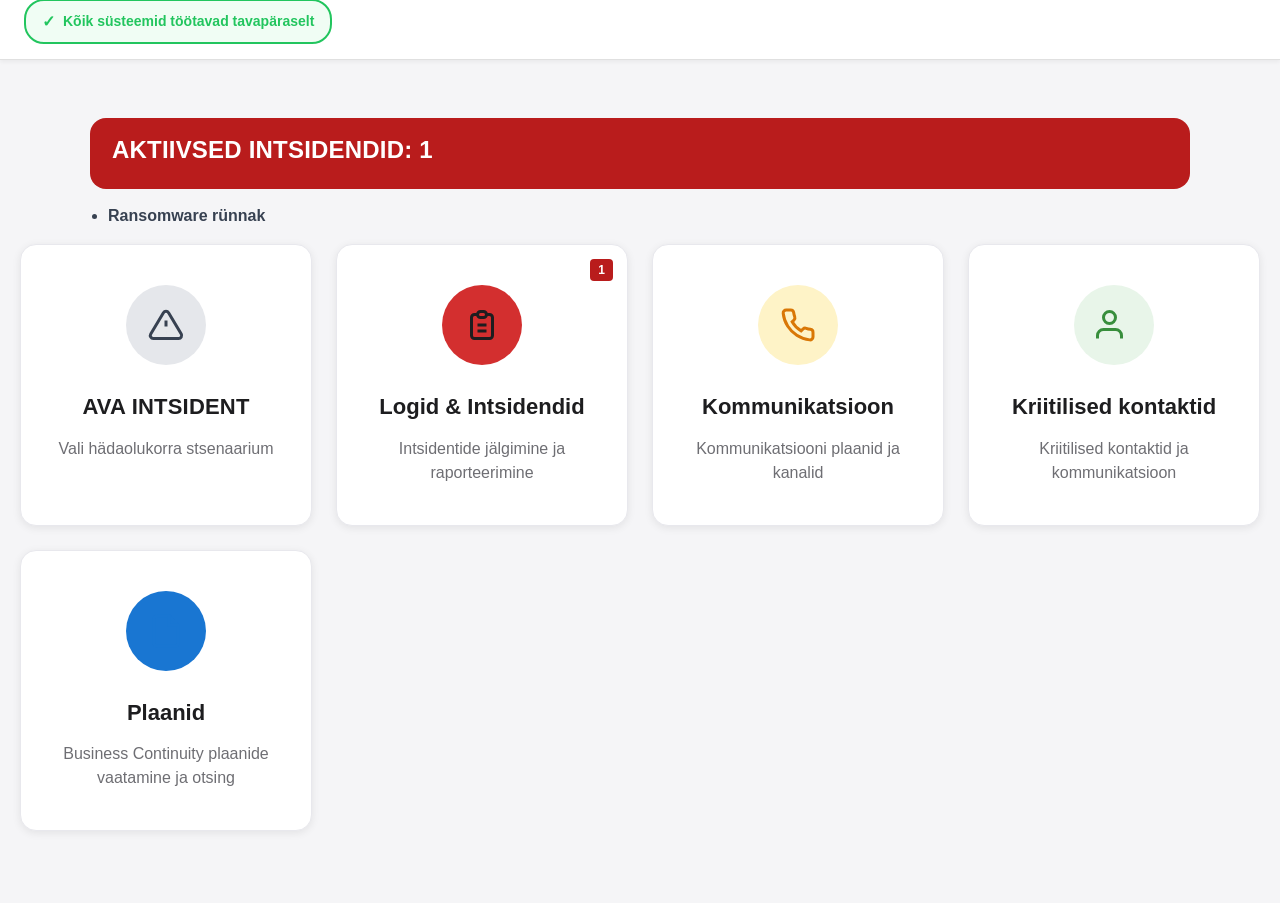
==== index.html @ 32e04713 "Update Wed 02/04/2026 20:32:46.84" ====
<!DOCTYPE html>
<html lang="et">
<head>
    <meta charset="UTF-8">
    <meta name="viewport" content="width=device-width, initial-scale=1.0">
    <title>BCM - Business Continuity Management</title>
    
    <!-- Styles -->
    <link rel="stylesheet" href="src/styles/main.css">
    <link rel="stylesheet" href="src/styles/crisis.css">
    <link rel="stylesheet" href="src/styles/plans.css">
</head>
<body>
    <!-- Top Bar -->
    <div class="top-bar" id="topBar">
        <div class="top-bar-left">
            <!-- System Status Pill -->
            <div class="status-pill" id="statusPill" onclick="goToSystemStatus()">
                <span class="status-pill-icon" id="statusPillIcon">✓</span>
                <span class="status-pill-text" id="statusPillText">Süsteem OK</span>
            </div>
        </div>

        <div class="top-bar-center">
            <!-- Empty (crisis button removed in FAAS2) -->
        </div>

        <div class="top-bar-right">
            <!-- Fixed Home Button -->
            <button class="home-btn-fixed" onclick="goHome()" id="homeBtn" style="display: none;">
                <svg viewBox="0 0 24 24" fill="none" stroke="currentColor" stroke-width="2">
                    <path d="M3 9l9-7 9 7v11a2 2 0 0 1-2 2H5a2 2 0 0 1-2-2z"/>
                    <polyline points="9 22 9 12 15 12 15 22"/>
                </svg>
            </button>
        </div>
    </div>

    <!-- Main Container -->
    <main class="container" id="mainContent">
        <!-- Home Page -->
        <div class="page active" id="homePage">
            <!-- HOME STATUS (FAAS2 RESTORE) -->
            <div class="home-status is-normal" id="homeStatusBox">
                <div class="home-status-title" id="homeStatusTitle">OLUKORD: TAVAPÄRANE</div>
                <div class="home-status-sub" id="homeStatusSub"></div>
            </div>

            <!-- ACTIVE INCIDENT LIST (FAAS2 RESTORE) -->
            <div class="home-active-list" id="homeActiveList" style="display:none;">
                <ul class="home-active-ul" id="homeActiveUl"></ul>
            </div>

            <div class="cards-grid cards-grid-4" id="homeCards">

                <div class="card card-action" data-card="openIncident" onclick="activateCrisisMode()">
                    <div class="icon-circle icon-neutral">
                        <svg viewBox="0 0 24 24" fill="none" stroke="currentColor" stroke-width="2">
                            <path d="M10.29 3.86L1.82 18a2 2 0 0 0 1.71 3h16.94a2 2 0 0 0 1.71-3L13.71 3.86a2 2 0 0 0-3.42 0z"/>
                            <line x1="12" y1="9" x2="12" y2="13"/>
                            <line x1="12" y1="17" x2="12.01" y2="17"/>
                        </svg>
                    </div>
                    <h2>AVA INTSIDENT</h2>
                    <p>Vali hädaolukorra stsenaarium</p>
                </div>

                <div class="card" data-card="plans" onclick="navigateTo('plansPage')">
                    <div class="icon-circle icon-blue">
                        <svg viewBox="0 0 24 24" fill="none" stroke="currentColor" stroke-width="2">
                            <path d="M14 2H6a2 2 0 0 0-2 2v16a2 2 0 0 0 2 2h12a2 2 0 0 0 2-2V8z"/>
                            <polyline points="14 2 14 8 20 8"/>
                        </svg>
                    </div>
                    <h2>Plaanid</h2>
                    <p>Business Continuity plaanide vaatamine ja otsing</p>
                </div>

                <div class="card" data-card="contacts" onclick="navigateTo('contactsPage')">
                    <div class="icon-circle icon-green">
                        <svg viewBox="0 0 24 24" fill="none" stroke="currentColor" stroke-width="2">
                            <path d="M17 21v-2a4 4 0 0 0-4-4H5a4 4 0 0 0-4 4v2"/>
                            <circle cx="9" cy="7" r="4"/>
                        </svg>
                    </div>
                    <h2>Kriitilised kontaktid</h2>
                    <p>Kriitilised kontaktid ja kommunikatsioon</p>
                </div>

                <div class="card" data-card="communication" onclick="navigateTo('commPage')">
                    <div class="icon-circle icon-amber">
                        <svg viewBox="0 0 24 24" fill="none" stroke="currentColor" stroke-width="2">
                            <path d="M22 16.92v3a2 2 0 0 1-2.18 2 19.79 19.79 0 0 1-8.63-3.07 19.5 19.5 0 0 1-6-6 19.79 19.79 0 0 1-3.07-8.67A2 2 0 0 1 4.11 2h3a2 2 0 0 1 2 1.72 12.84 12.84 0 0 0 .7 2.81 2 2 0 0 1-.45 2.11L8.09 9.91a16 16 0 0 0 6 6l1.27-1.27a2 2 0 0 1 2.11-.45 12.84 12.84 0 0 0 2.81.7A2 2 0 0 1 22 16.92z"/>
                        </svg>
                    </div>
                    <h2>Kommunikatsioon</h2>
                    <p>Kommunikatsiooni plaanid ja kanalid</p>
                </div>

                <div class="card" data-card="logs" onclick="navigateTo('incidentsPage')">
                    <div class="icon-circle icon-red">
                        <svg viewBox="0 0 24 24" fill="none" stroke="currentColor" stroke-width="2">
                            <path d="M9 5H7a2 2 0 00-2 2v12a2 2 0 002 2h10a2 2 0 002-2V7a2 2 0 00-2-2h-2M9 5a2 2 0 002 2h2a2 2 0 002-2M9 5a2 2 0 012-2h2a2 2 0 012 2"/>
                            <path d="M9 12h6m-6 4h6"/>
                        </svg>
                    </div>
                    <h2>Logid & Intsidendid</h2>
                    <p>Intsidentide jälgimine ja raporteerimine</p>
                    <span class="badge" id="incidentsBadge" style="display:none;">0</span>
                </div>

            </div>
        </div>

        <!-- Contacts Page -->
        <div class="page" id="contactsPage">
            <div class="page-header">
                <button class="back-btn" onclick="goBack()">
                    <svg viewBox="0 0 24 24" fill="none" stroke="currentColor" stroke-width="2">
                        <path d="M19 12H5M12 19l-7-7 7-7"/>
                    </svg>
                </button>
                <h1>Kriitilised kontaktid</h1>
            </div>
            <div class="filter-bar">
                <button class="filter-btn active" onclick="filterContacts('all')">Kõik</button>
                <button class="filter-btn" onclick="filterContacts('HHLA')">HHLA</button>
                <button class="filter-btn" onclick="filterContacts('HTK')">HTK</button>
                <button class="filter-btn" onclick="filterContacts('CERT')">CERT-EE</button>
                <button class="filter-btn" onclick="filterContacts('SADAM')">Sadam</button>
            </div>
            <p class="contacts-count">6 kontakti leitud</p>
            <div class="contacts-grid" id="contactsGrid"></div>
        </div>

        <!-- Plans Page -->
        <div class="page" id="plansPage">
            <div class="page-header">
                <button class="back-btn" onclick="goBack()">
                    <svg viewBox="0 0 24 24" fill="none" stroke="currentColor" stroke-width="2">
                        <path d="M19 12H5M12 19l-7-7 7-7"/>
                    </svg>
                </button>
                <h1>Business Continuity Plaanid</h1>
            </div>
            <div class="plans-grid" id="plansGrid"></div>
        </div>

        <!-- Communication Page -->
        <div class="page" id="commPage">
            <div class="page-header">
                <button class="back-btn" onclick="goBack()">
                    <svg viewBox="0 0 24 24" fill="none" stroke="currentColor" stroke-width="2">
                        <path d="M19 12H5M12 19l-7-7 7-7"/>
                    </svg>
                </button>
                <h1>Kommunikatsioon</h1>
            </div>
            <div class="comm-content">
                <p>Kommunikatsiooni plaanid ja protokollid.</p>
            </div>
        </div>

        <!-- Crisis Mode Page -->
        <div class="page" id="crisisModePage">
            <div class="crisis-mode-header">
                <button class="back-btn" onclick="goBack()">
                    <svg viewBox="0 0 24 24" fill="none" stroke="currentColor" stroke-width="2">
                        <path d="M19 12H5M12 19l-7-7 7-7"/>
                    </svg>
                </button>
                <div>
                    <h1>AVA INTSIDENT</h1>
                    <p>Vali hädaolukorra stsenaarium</p>
                </div>
            </div>
            <div class="scenarios-grid" id="scenariosGrid"></div>
        </div>

        <!-- Scenario Detail Page -->
        <div class="page" id="scenarioDetailPage">
            <div class="scenario-detail-header">
                <button class="back-btn" onclick="goBack()">
                    <svg viewBox="0 0 24 24" fill="none" stroke="currentColor" stroke-width="2">
                        <path d="M19 12H5M12 19l-7-7 7-7"/>
                    </svg>
                </button>
                <div>
                    <h1 id="scenarioTitle">Stsenaarium</h1>
                    <p id="scenarioDescription">Kirjeldus</p>
                </div>
            </div>
            <div class="scenario-content">
                <div class="action-block">
                    <h2>⚡ Kiiretoimingud</h2>
                    <div class="checklist" id="quickActionsChecklist"></div>
                </div>

                <!-- Incident Metrics Block (only for cyber scenarios) -->
                <div class="action-block" id="incidentMetricsBlock" style="display: none;">
                    <h2>📊 Intsidenti mõõtmed</h2>
                    <div class="incident-metrics-content" id="incidentMetricsContent">
                        <!-- MVP Fields -->
                        <div class="metrics-section">
                            <div class="metric-field">
                                <label for="t0Time">t0 (avastamise aeg)</label>
                                <div class="t0-input-group">
                                    <input type="datetime-local" id="t0Time">
                                    <button class="btn-secondary" onclick="setT0Now()">Määra praegune aeg</button>
                                </div>
                            </div>

                            <div class="metric-field">
                                <label>S-tase (klassifikatsioon)</label>
                                <div class="s-level-grid" id="sLevelGrid"></div>
                            </div>

                            <div class="metric-field">
                                <label for="affectedDomain">Mõjutatud domeen</label>
                                <select id="affectedDomain" class="metric-select">
                                    <option value="">Vali...</option>
                                    <option value="IT">IT</option>
                                    <option value="OT">OT</option>
                                    <option value="BOTH">Mõlemad</option>
                                    <option value="UNKNOWN">Teadmata</option>
                                </select>
                            </div>

                            <div class="metric-field">
                                <label for="serviceDisruption">Teenuse seiskus?</label>
                                <select id="serviceDisruption" class="metric-select">
                                    <option value="">Vali...</option>
                                    <option value="YES">Jah</option>
                                    <option value="NO">Ei</option>
                                    <option value="PARTIAL">Osaline</option>
                                    <option value="UNKNOWN">Teadmata</option>
                                </select>
                            </div>

                            <div class="metric-field">
                                <label for="dataBreachSuspicion">Andmeleke kahtlus?</label>
                                <select id="dataBreachSuspicion" class="metric-select">
                                    <option value="">Vali...</option>
                                    <option value="YES">Jah</option>
                                    <option value="NO">Ei</option>
                                    <option value="UNKNOWN">Teadmata</option>
                                </select>
                            </div>

                            <div class="metric-field">
                                <label for="spreadStatus">Leviku staatus</label>
                                <select id="spreadStatus" class="metric-select">
                                    <option value="">Vali...</option>
                                    <option value="ONGOING">Käib</option>
                                    <option value="LIMITED">Piiratud</option>
                                    <option value="STOPPED">Peatatud</option>
                                    <option value="UNKNOWN">Teadmata</option>
                                </select>
                            </div>

                            <div class="metric-field">
                                <label for="shortDescription">Lühikirjeldus (1-2 lauset)</label>
                                <textarea id="shortDescription" class="metric-textarea" rows="3" placeholder="Kirjelda intsidenti lühidalt..."></textarea>
                            </div>

                            <div class="metric-field">
                                <label>Teavituste staatus</label>
                                <div class="notifications-grid">
                                    <div class="notification-item">
                                        <h4>CERT-EE</h4>
                                        <div class="notification-controls">
                                            <label>Vajalik?</label>
                                            <select id="certEE_required" class="metric-select-sm">
                                                <option value="TO_BE_ASSESSED">Hinnata</option>
                                                <option value="REQUIRED">Vajalik</option>
                                                <option value="NOT_REQUIRED">Pole vaja</option>
                                            </select>
                                            <label>Staatus</label>
                                            <select id="certEE_status" class="metric-select-sm">
                                                <option value="PLANNED">Planeeritud</option>
                                                <option value="SENT">Saadetud</option>
                                                <option value="NOT_NEEDED">Pole vaja</option>
                                            </select>
                                            <input type="datetime-local" id="certEE_timestamp" class="metric-input-sm" placeholder="Aeg">
                                        </div>
                                    </div>
                                    <div class="notification-item">
                                        <h4>DPO/GDPR</h4>
                                        <div class="notification-controls">
                                            <label>Vajalik?</label>
                                            <select id="dpoGDPR_required" class="metric-select-sm">
                                                <option value="TO_BE_ASSESSED">Hinnata</option>
                                                <option value="REQUIRED">Vajalik</option>
                                                <option value="NOT_REQUIRED">Pole vaja</option>
                                            </select>
                                            <label>Staatus</label>
                                            <select id="dpoGDPR_status" class="metric-select-sm">
                                                <option value="PLANNED">Planeeritud</option>
                                                <option value="SENT">Saadetud</option>
                                                <option value="NOT_NEEDED">Pole vaja</option>
                                            </select>
                                            <input type="datetime-local" id="dpoGDPR_timestamp" class="metric-input-sm" placeholder="Aeg">
                                        </div>
                                    </div>
                                    <div class="notification-item">
                                        <h4>Juhtkond</h4>
                                        <div class="notification-controls">
                                            <label>Vajalik?</label>
                                            <select id="management_required" class="metric-select-sm">
                                                <option value="TO_BE_ASSESSED">Hinnata</option>
                                                <option value="REQUIRED">Vajalik</option>
                                                <option value="NOT_REQUIRED">Pole vaja</option>
                                            </select>
                                            <label>Staatus</label>
                                            <select id="management_status" class="metric-select-sm">
                                                <option value="PLANNED">Planeeritud</option>
                                                <option value="SENT">Saadetud</option>
                                                <option value="NOT_NEEDED">Pole vaja</option>
                                            </select>
                                            <input type="datetime-local" id="management_timestamp" class="metric-input-sm" placeholder="Aeg">
                                        </div>
                                    </div>
                                </div>
                            </div>
                        </div>

                        <!-- Nice-to-have Fields (collapsible) -->
                        <div class="metrics-additional">
                            <button class="metrics-toggle" onclick="toggleAdditionalMetrics()">
                                <span id="additionalMetricsToggleText">▶ Näita lisaväljad</span>
                            </button>
                            <div id="additionalMetricsContent" style="display: none;">
                                <div class="metric-field">
                                    <label for="reporter">Raporteerija / teataja</label>
                                    <input type="text" id="reporter" class="metric-input" placeholder="Nimi või kontakt">
                                </div>
                                <div class="metric-field">
                                    <label for="systemLocation">Süsteem/teenus/asukoht</label>
                                    <input type="text" id="systemLocation" class="metric-input" placeholder="Näiteks: Server-01, TOS süsteem">
                                </div>
                                <div class="metric-field">
                                    <label for="nis2Relevant">NIS2 relevants</label>
                                    <select id="nis2Relevant" class="metric-select">
                                        <option value="UNKNOWN">Teadmata</option>
                                        <option value="YES">Jah</option>
                                        <option value="NO">Ei</option>
                                    </select>
                                </div>
                                <div class="metric-field">
                                    <label for="initialIndicators">Esmased indikaatorid/sümptomid</label>
                                    <textarea id="initialIndicators" class="metric-textarea" rows="3" placeholder="Kirjelda esmased sümptomid..."></textarea>
                                </div>
                                <div class="metric-field">
                                    <label for="evidenceArtifacts">Tõendid/artefaktid (lingid/ID-d)</label>
                                    <textarea id="evidenceArtifacts" class="metric-textarea" rows="2" placeholder="Näiteks: SIEM alert ID, log faili nimi..."></textarea>
                                </div>
                                <div class="metric-field">
                                    <label for="logger">Logija (kes kogub ajajoont)</label>
                                    <input type="text" id="logger" class="metric-input" placeholder="Nimi">
                                </div>
                            </div>
                        </div>

                        <div class="metrics-actions">
                            <button class="btn-primary" onclick="saveIncidentMetrics()">💾 Salvesta</button>
                            <button class="btn-secondary" onclick="clearIncidentMetrics()">🗑️ Tühjenda</button>
                        </div>
                    </div>
                </div>

                <div class="action-block">
                    <h2>📋 Tegevuskava</h2>
                    <div class="checklist" id="actionPlanChecklist"></div>
                </div>
                <div class="action-block">
                    <h2>📢 Kommunikatsioon</h2>
                    <div id="communicationButtons"></div>
                </div>
                <div class="action-block">
                    <h2>📞 Kontaktid</h2>
                    <div class="contacts-grid" id="scenarioContacts"></div>
                </div>
            </div>
        </div>

        <!-- Incident Log Page -->
        <div class="page" id="incidentLogPage">
            <div class="page-header">
                <button class="back-btn" onclick="goBack()">
                    <svg viewBox="0 0 24 24" fill="none" stroke="currentColor" stroke-width="2">
                        <path d="M19 12H5M12 19l-7-7 7-7"/>
                    </svg>
                </button>
                <h1>Sündmuste Logi</h1>
                <button class="log-btn" onclick="exportLog()">
                    <svg viewBox="0 0 24 24" fill="none" stroke="currentColor" stroke-width="2">
                        <path d="M21 15v4a2 2 0 0 1-2 2H5a2 2 0 0 1-2-2v-4"/>
                        <polyline points="7 10 12 15 17 10"/>
                        <line x1="12" y1="15" x2="12" y2="3"/>
                    </svg>
                    Ekspordi
                </button>
            </div>
            <div class="log-timeline" id="logTimeline"></div>
        </div>

        <!-- ========================================= -->
        <!-- INCIDENTS LIST PAGE -->
        <!-- ========================================= -->
        <div class="page" id="incidentsPage">
            <div class="page-header">
                <button class="back-btn" onclick="goBack()">
                    <svg viewBox="0 0 24 24" fill="none" stroke="currentColor" stroke-width="2">
                        <path d="M19 12H5M12 19l-7-7 7-7"/>
                    </svg>
                </button>
                <h1>Logid & Intsidendid</h1>
            </div>

            <!-- FILTERS -->
            <div class="incident-filters">
                <button class="filter-btn active" onclick="window.incidentActions.filter('all')" data-filter="all">
                    Kõik <span class="count" id="countAll">0</span>
                </button>
                <button class="filter-btn" onclick="window.incidentActions.filter('active')" data-filter="active">
                    🔴 Aktiivsed <span class="count" id="countActive">0</span>
                </button>
                <button class="filter-btn" onclick="window.incidentActions.filter('exercise')" data-filter="exercise">
                    🎓 Õppused <span class="count" id="countExercise">0</span>
                </button>
                <button class="filter-btn" onclick="window.incidentActions.filter('closed')" data-filter="closed">
                    ✅ Suletud <span class="count" id="countClosed">0</span>
                </button>
            </div>

            <!-- SORT & ACTIONS -->
            <div class="incidents-toolbar">
                <div class="sort-controls">
                    <label>Sorteeri:</label>
                    <select id="incidentSort" onchange="window.incidentActions.sort(this.value)">
                        <option value="date-desc">Uusim enne</option>
                        <option value="date-asc">Vanim enne</option>
                        <option value="severity">Tõsiduse järgi</option>
                        <option value="status">Staatuse järgi</option>
                    </select>
                </div>
                <button class="btn-secondary btn-small" onclick="window.incidentActions.exportAll()">
                    📄 Ekspordi kõik
                </button>
            </div>

            <!-- INCIDENTS LIST -->
            <div class="incidents-list" id="incidentsList">
                <p class="empty-message">Intsidente pole veel</p>
            </div>
        </div>

        <!-- ========================================= -->
        <!-- INCIDENT DETAIL PAGE -->
        <!-- ========================================= -->
        <div class="page" id="incidentDetailPage">
            <div class="page-header">
                <button class="back-btn" onclick="goBack()">
                    <svg viewBox="0 0 24 24" fill="none" stroke="currentColor" stroke-width="2">
                        <path d="M19 12H5M12 19l-7-7 7-7"/>
                    </svg>
                </button>
                <div class="incident-detail-header">
                    <h1 id="incidentDetailTitle">Intsident</h1>
                    <div class="incident-meta-badges">
                        <span class="status-badge" id="incidentStatusBadge">AKTIIVNE</span>
                        <span class="severity-badge" id="incidentSeverityBadge">S1</span>
                        <span class="type-badge" id="incidentTypeBadge">PÄRIS</span>
                    </div>
                </div>
            </div>

            <!-- PROGRESS BAR -->
            <div class="incident-progress-section" id="incidentProgressSection">
                <div class="progress-bar-large">
                    <div class="progress-fill" id="incidentProgressFill" style="width: 0%"></div>
                </div>
                <div class="progress-info">
                    <span class="progress-text" id="incidentProgressText">0% valmis</span>
                    <span class="progress-steps" id="incidentProgressSteps">0/0 sammud</span>
                </div>
            </div>

            <!-- TABS -->
            <div class="incident-tabs">
                <button class="tab-btn active" onclick="window.incidentActions.switchTab('overview')" data-tab="overview">
                    📊 Ülevaade
                </button>
                <button class="tab-btn" onclick="window.incidentActions.switchTab('timeline')" data-tab="timeline">
                    ⏱️ Timeline
                </button>
                <button class="tab-btn" onclick="window.incidentActions.switchTab('checklist')" data-tab="checklist">
                    ☑️ Tegevused
                </button>
                <button class="tab-btn" onclick="window.incidentActions.switchTab('notifications')" data-tab="notifications">
                    📢 Teavitused
                </button>
            </div>

            <!-- TAB CONTENT -->
            <div class="incident-content" id="incidentTabContent">
                <!-- Dynamic content -->
            </div>

            <!-- ACTIONS -->
            <div class="incident-actions-bar">
                <button class="btn-secondary" onclick="window.incidentDetailActions.exportCurrent()">
                    📄 Eksport
                </button>
                <button class="btn-primary" onclick="window.incidentDetailActions.updateStatus()" id="updateStatusBtn">
                    ✏️ Uuenda staatus
                </button>
                <button class="btn-secondary" onclick="window.incidentDetailActions.closeIncident()" id="closeIncidentBtn" style="background: #dc2626; color: white; border-color: #dc2626;">
                    🔒 Sulge intsident
                </button>
            </div>
        </div>
    </main>

    <!-- System Status Modal -->
    <div class="modal" id="systemStatusModal" style="display: none;">
        <div class="modal-content">
            <div class="modal-header">
                <h2>Määra süsteemi olek</h2>
                <button class="modal-close" onclick="closeSystemStatusModal()">×</button>
            </div>
            <div class="modal-body">
                <div class="status-select-grid">
                    <div class="status-select-card ok" onclick="selectManualStatus('OK')">
                        <div class="status-select-icon">✓</div>
                        <div class="status-select-label">OK</div>
                        <div class="status-select-desc">Süsteemid töötavad tavapäraselt</div>
                    </div>
                    <div class="status-select-card warning" onclick="selectManualStatus('WARNING')">
                        <div class="status-select-icon">⚠</div>
                        <div class="status-select-label">HOIATUS</div>
                        <div class="status-select-desc">Väike häire või õppus</div>
                    </div>
                    <div class="status-select-card alert" onclick="selectManualStatus('ALERT')">
                        <div class="status-select-icon">🚨</div>
                        <div class="status-select-label">HÄIRE</div>
                        <div class="status-select-desc">Kriitiline olukord</div>
                    </div>
                </div>
                <div class="manual-status-form" id="manualStatusForm" style="display: none;">
                    <label for="manualStatusReason">Põhjus (max 120 tähemärki):</label>
                    <textarea id="manualStatusReason" maxlength="120" rows="3" placeholder="Kirjelda lühidalt olukorda..."></textarea>
                    <div class="modal-actions">
                        <button class="btn-primary" onclick="saveManualStatus()">Salvesta</button>
                        <button class="btn-secondary" onclick="closeSystemStatusModal()">Tühista</button>
                    </div>
                </div>
                <div class="manual-status-info">
                    <p><strong>Märkus:</strong> Käsitsi määratud olek kehtib kuni taastamiseni või kuni tekib S0/S1 pärisintsident.</p>
                    <button class="btn-link" onclick="resetToAutoStatus()" id="resetAutoBtn" style="display: none;">Taasta automaatne olek</button>
                </div>
            </div>
        </div>
    </div>

    <!-- Main Application Script (ES6 Module) -->
    <script type="module" src="src/app.js"></script>
</body>
</html>
---- src/styles/main.css ----
* {
    margin: 0;
    padding: 0;
    box-sizing: border-box;
}

body {
    font-family: -apple-system, BlinkMacSystemFont, 'Segoe UI', 'Roboto', 'Oxygen', 'Ubuntu', 'Cantarell', sans-serif;
    background: #f5f5f7;
    color: #1d1d1f;
    line-height: 1.6;
}

/* Home Button in Top Bar */
.home-btn-fixed {
    background: white;
    border: 2px solid #e0e0e0;
    color: #1976d2;
    cursor: pointer;
    padding: 0.5rem;
    border-radius: 8px;
    display: none;
    transition: all 0.2s ease;
    box-shadow: 0 2px 8px rgba(0, 0, 0, 0.1);
}

.home-btn-fixed svg {
    width: 1.5rem;
    height: 1.5rem;
}

.home-btn-fixed:hover {
    background: #f5f5f7;
    color: #1565c0;
    border-color: #1976d2;
    transform: scale(1.05);
}

/* Mobiil */
@media (max-width: 640px) {
    .home-btn-fixed svg {
        width: 1.25rem;
        height: 1.25rem;
    }
}

/* Crisis Banner */
.crisis-banner {
    background: linear-gradient(135deg, #d32f2f 0%, #c62828 100%);
    color: white;
    padding: 32px 20px;
    text-align: center;
    box-shadow: 0 4px 12px rgba(211, 47, 47, 0.3);
}

.crisis-content {
    display: flex;
    align-items: center;
    justify-content: center;
    gap: 16px;
    margin-bottom: 8px;
}

.crisis-icon {
    width: 32px;
    height: 32px;
}

.crisis-banner h1 {
    font-size: 28px;
    font-weight: 600;
}

.crisis-subtitle {
    font-size: 16px;
    opacity: 0.95;
    font-weight: 400;
}

/* Container */
.container {
    max-width: 1400px;
    margin: 0 auto;
    padding: 40px 20px;
}

/* Page Navigation */
.page {
    display: none;
    animation: fadeIn 0.3s ease-in;
}

.page.active {
    display: block;
}

@keyframes fadeIn {
    from {
        opacity: 0;
        transform: translateY(10px);
    }
    to {
        opacity: 1;
        transform: translateY(0);
    }
}

/* Cards Grid - Home Page */
.cards-grid {
    display: grid;
    grid-template-columns: repeat(auto-fit, minmax(320px, 1fr));
    gap: 24px;
    margin-bottom: 32px;
}

.card {
    background: white;
    border-radius: 16px;
    padding: 40px 32px;
    text-align: center;
    box-shadow: 0 2px 8px rgba(0, 0, 0, 0.08);
    cursor: pointer;
    transition: all 0.3s ease;
    border: 1px solid #e8e8ed;
    position: relative;
}

.card:hover {
    transform: translateY(-4px);
    box-shadow: 0 8px 24px rgba(0, 0, 0, 0.12);
}

.icon-circle {
    width: 80px;
    height: 80px;
    border-radius: 50%;
    display: flex;
    align-items: center;
    justify-content: center;
    margin: 0 auto 24px;
}

.icon-circle svg {
    width: 36px;
    height: 36px;
}

.icon-blue {
    background: #e3f2fd;
    color: #1976d2;
}

.icon-green {
    background: #e8f5e9;
    color: #388e3c;
}

.icon-orange {
    background: #fff3e0;
    color: #f57c00;
}

.card h2 {
    font-size: 22px;
    font-weight: 600;
    margin-bottom: 12px;
    color: #1d1d1f;
}

.card p {
    font-size: 16px;
    color: #6e6e73;
    line-height: 1.5;
}

/* System Status */
.system-status {
    background: white;
    border-radius: 16px;
    padding: 24px 32px;
    display: flex;
    align-items: center;
    gap: 20px;
    box-shadow: 0 2px 8px rgba(0, 0, 0, 0.08);
    border: 1px solid #e8e8ed;
}

.status-icon {
    width: 32px;
    height: 32px;
    color: #1976d2;
    flex-shrink: 0;
}

.system-status h3 {
    font-size: 18px;
    font-weight: 600;
    margin-bottom: 4px;
}

.system-status p {
    font-size: 15px;
    color: #6e6e73;
}

/* Page Header */
.page-header {
    display: flex;
    align-items: center;
    gap: 1rem;
    padding: 1rem 1.5rem;
    background: white;
    border-bottom: 2px solid #e5e7eb;
    position: sticky;
    top: 0;
    z-index: 100;
    margin-bottom: 32px;
}

.page-header h1 {
    flex: 1;
    margin: 0;
    font-size: 1.5rem;
    color: #1f2937;
    font-weight: 600;
}

.page-header p {
    font-size: 16px;
    opacity: 0.9;
}

/* Back Button */
.back-btn {
    display: flex;
    align-items: center;
    justify-content: center;
    background: white;
    border: 2px solid #e0e0e0;
    color: #1976d2;
    cursor: pointer;
    padding: 0.5rem;
    border-radius: 8px;
    transition: all 0.2s ease;
    flex-shrink: 0;
}

.back-btn svg {
    width: 1.5rem;
    height: 1.5rem;
}

.back-btn:hover {
    background: #f5f5f7;
    color: #1565c0;
    border-color: #1976d2;
    transform: translateX(-2px);
}

/* Crisis mode pages - keep back button consistent */
.crisis-mode-header .back-btn,
.scenario-detail-header .back-btn {
    background: white;
    color: #1976d2;
    border-color: #e0e0e0;
}

.crisis-mode-header .back-btn:hover,
.scenario-detail-header .back-btn:hover {
    background: #f5f5f7;
    color: #1565c0;
    border-color: #1976d2;
}

/* Mobiil */
@media (max-width: 640px) {
    .page-header {
        padding: 0.75rem 1rem;
    }

    .page-header h1 {
        font-size: 1.125rem;
    }

    .back-btn svg {
        width: 1.25rem;
        height: 1.25rem;
    }
}

.header-status {
    margin-left: auto;
    display: flex;
    gap: 8px;
}

.status-dot {
    width: 12px;
    height: 12px;
    border-radius: 50%;
}

.status-active {
    background: #4caf50;
}

.status-inactive {
    background: rgba(255, 255, 255, 0.3);
}

/* Section */
.section {
    margin-bottom: 40px;
}

.section h2 {
    font-size: 22px;
    font-weight: 600;
    margin-bottom: 8px;
}

.section-description {
    font-size: 16px;
    color: #6e6e73;
    margin-bottom: 24px;
}

/* Communication Channels */
.comm-channels {
    display: flex;
    flex-direction: column;
    gap: 16px;
}

.comm-card {
    background: white;
    border-radius: 12px;
    padding: 20px 24px;
    box-shadow: 0 2px 8px rgba(0, 0, 0, 0.08);
    border: 1px solid #e8e8ed;
    transition: all 0.2s;
    cursor: pointer;
}

.comm-card:hover {
    box-shadow: 0 4px 16px rgba(0, 0, 0, 0.12);
}

.comm-header {
    display: flex;
    align-items: center;
    gap: 16px;
    margin-bottom: 16px;
}

.comm-icon {
    width: 48px;
    height: 48px;
    border-radius: 12px;
    display: flex;
    align-items: center;
    justify-content: center;
    flex-shrink: 0;
}

.comm-icon svg {
    width: 24px;
    height: 24px;
    color: white;
}

.icon-purple {
    background: #7b1fa2;
}

.icon-red {
    background: #d32f2f;
}

.icon-blue {
    background: #1976d2;
}

.icon-teal {
    background: #00897b;
}

.comm-header h3 {
    font-size: 18px;
    font-weight: 600;
    margin-bottom: 2px;
}

.comm-header p {
    font-size: 14px;
    color: #6e6e73;
}

.arrow-icon {
    width: 24px;
    height: 24px;
    color: #c7c7cc;
    margin-left: auto;
}

.comm-footer {
    display: flex;
    align-items: center;
    gap: 8px;
    font-size: 14px;
    color: #6e6e73;
}

.comm-footer svg {
    width: 18px;
    height: 18px;
    color: #4caf50;
}

/* Contacts Page */
.contacts-header {
    background: white;
    border-radius: 16px;
    padding: 20px 24px;
    margin-bottom: 24px;
    box-shadow: 0 2px 8px rgba(0, 0, 0, 0.08);
    border: 1px solid #e8e8ed;
}

.group-filters {
    display: flex;
    align-items: center;
    gap: 12px;
    flex-wrap: wrap;
    margin-bottom: 16px;
}

.group-filters svg {
    width: 20px;
    height: 20px;
    color: #6e6e73;
}

.group-filters span {
    font-weight: 500;
    color: #6e6e73;
}

.filter-btn {
    background: #f5f5f7;
    border: 1px solid #e8e8ed;
    padding: 8px 16px;
    border-radius: 20px;
    font-size: 14px;
    font-weight: 500;
    cursor: pointer;
    transition: all 0.2s;
}

.filter-btn:hover {
    background: #e8e8ed;
}

.filter-btn.active {
    background: #0277bd;
    color: white;
    border-color: #0277bd;
}

.add-btn {
    background: white;
    border: 1px solid #e8e8ed;
    padding: 10px 20px;
    border-radius: 8px;
    font-size: 14px;
    font-weight: 500;
    cursor: pointer;
    display: flex;
    align-items: center;
    gap: 8px;
    transition: all 0.2s;
}

.add-btn:hover {
    background: #f5f5f7;
}

.add-btn svg {
    width: 16px;
    height: 16px;
}

.contacts-count {
    font-size: 20px;
    font-weight: 600;
    margin-bottom: 24px;
}

.contacts-grid {
    display: grid;
    grid-template-columns: repeat(auto-fill, minmax(400px, 1fr));
    gap: 20px;
}

.contact-card {
    background: white;
    border-radius: 12px;
    padding: 24px;
    box-shadow: 0 2px 8px rgba(0, 0, 0, 0.08);
    border: 1px solid #e8e8ed;
}

.contact-header {
    display: flex;
    align-items: center;
    gap: 12px;
    margin-bottom: 16px;
}

.contact-name {
    font-size: 18px;
    font-weight: 600;
}

.critical-icon {
    width: 20px;
    height: 20px;
    color: #d32f2f;
}

.contact-role {
    font-size: 14px;
    color: #6e6e73;
    margin-bottom: 12px;
}

.contact-tag {
    display: inline-block;
    background: #e3f2fd;
    color: #0277bd;
    padding: 4px 12px;
    border-radius: 12px;
    font-size: 13px;
    font-weight: 500;
    margin-bottom: 16px;
}

.contact-info {
    display: flex;
    flex-direction: column;
    gap: 8px;
    margin-bottom: 20px;
}

.contact-info-item {
    display: flex;
    align-items: center;
    gap: 10px;
    font-size: 14px;
    color: #1d1d1f;
}

.contact-info-item svg {
    width: 18px;
    height: 18px;
    color: #6e6e73;
}

.contact-actions {
    display: flex;
    gap: 12px;
}

.contact-btn {
    flex: 1;
    background: white;
    border: 1px solid #e8e8ed;
    padding: 10px 16px;
    border-radius: 8px;
    font-size: 14px;
    font-weight: 500;
    cursor: pointer;
    display: flex;
    align-items: center;
    justify-content: center;
    gap: 8px;
    transition: all 0.2s;
}

.contact-btn:hover {
    background: #f5f5f7;
    border-color: #0277bd;
    color: #0277bd;
}

.contact-btn svg {
    width: 16px;
    height: 16px;
}

/* Plans Page */
.plans-grid {
    display: grid;
    grid-template-columns: repeat(auto-fill, minmax(400px, 1fr));
    gap: 20px;
}

.plan-card {
    background: white;
    border-radius: 12px;
    padding: 24px;
    box-shadow: 0 2px 8px rgba(0, 0, 0, 0.08);
    border: 1px solid #e8e8ed;
    transition: all 0.2s;
    cursor: pointer;
}

.plan-card:hover {
    transform: translateY(-2px);
    box-shadow: 0 4px 16px rgba(0, 0, 0, 0.12);
}

.plan-header {
    display: flex;
    justify-content: space-between;
    align-items: flex-start;
    margin-bottom: 16px;
}

.plan-title {
    font-size: 18px;
    font-weight: 600;
    margin-bottom: 16px;
}

.plan-alert {
    width: 24px;
    height: 24px;
    color: #d32f2f;
}

.plan-tag {
    display: inline-flex;
    align-items: center;
    gap: 8px;
    padding: 6px 12px;
    border-radius: 12px;
    font-size: 13px;
    font-weight: 500;
    margin-bottom: 12px;
}

.plan-tag svg {
    width: 16px;
    height: 16px;
}

.tag-it {
    background: #ede7f6;
    color: #7b1fa2;
}

.tag-hse {
    background: #fff3e0;
    color: #f57c00;
}

.tag-comms {
    background: #f3e5f5;
    color: #8e24aa;
}

.tag-ops {
    background: #e1f5fe;
    color: #0277bd;
}

.plan-version {
    text-align: right;
}

.version-number {
    font-size: 14px;
    font-weight: 600;
    margin-bottom: 2px;
}

.version-date {
    font-size: 13px;
    color: #6e6e73;
}

.plan-status {
    display: flex;
    align-items: center;
    gap: 8px;
    font-size: 14px;
    color: #d32f2f;
    font-weight: 500;
}

.plan-status svg {
    width: 18px;
    height: 18px;
}

/* Responsive */
@media (max-width: 768px) {
    .crisis-banner h1 {
        font-size: 22px;
    }

    .cards-grid {
        grid-template-columns: 1fr;
    }

    .contacts-grid,
    .plans-grid {
        grid-template-columns: 1fr;
    }

    .group-filters {
        font-size: 13px;
    }

    .filter-btn {
        font-size: 13px;
        padding: 6px 12px;
    }

    .page-header {
        flex-direction: column;
        align-items: flex-start;
    }

    .header-status {
        margin-left: 0;
    }
}

/* ===== PLANS PAGE STYLES ===== */

.plans-grid {
    display: grid;
    grid-template-columns: repeat(auto-fill, minmax(350px, 1fr));
    gap: 1.5rem;
    padding: 1.5rem;
}

.plan-card {
    background: white;
    border: 1px solid #e5e7eb;
    border-radius: 0.75rem;
    padding: 1.5rem;
    cursor: pointer;
    transition: all 0.2s;
}

.plan-card:hover {
    border-color: #3b82f6;
    box-shadow: 0 4px 6px -1px rgba(0, 0, 0, 0.1);
    transform: translateY(-2px);
}

.plan-header {
    display: flex;
    gap: 1rem;
    margin-bottom: 1rem;
}

.plan-icon {
    font-size: 2rem;
}

.plan-title-section {
    flex: 1;
}

.plan-title {
    margin: 0 0 0.25rem 0;
    font-size: 1.125rem;
    font-weight: 600;
    color: #1f2937;
}

.plan-code {
    margin: 0;
    font-size: 0.875rem;
    color: #6b7280;
}

.plan-description {
    color: #4b5563;
    font-size: 0.875rem;
    line-height: 1.5;
    margin-bottom: 1rem;
}

.plan-metadata-grid {
    display: grid;
    grid-template-columns: repeat(2, 1fr);
    gap: 0.75rem;
    margin-bottom: 1rem;
}

.plan-meta-item {
    display: flex;
    align-items: center;
    gap: 0.5rem;
    font-size: 0.75rem;
    color: #6b7280;
}

.plan-meta-item svg {
    width: 1rem;
    height: 1rem;
}

.plan-tags {
    display: flex;
    flex-wrap: wrap;
    gap: 0.5rem;
    margin-bottom: 1rem;
}

.tag {
    background: #e0f2fe;
    color: #0369a1;
    padding: 0.25rem 0.75rem;
    border-radius: 9999px;
    font-size: 0.75rem;
    font-weight: 500;
}

.plan-annexes-count {
    display: flex;
    align-items: center;
    gap: 0.5rem;
    font-size: 0.875rem;
    color: #6b7280;
    padding-top: 0.75rem;
    border-top: 1px solid #e5e7eb;
}

.plan-annexes-count svg {
    width: 1rem;
    height: 1rem;
}

/* Plan Detail Modal */
.plan-detail-modal {
    position: fixed;
    top: 0;
    left: 0;
    right: 0;
    bottom: 0;
    background: rgba(0, 0, 0, 0.5);
    display: flex;
    align-items: center;
    justify-content: center;
    z-index: 10000;
    padding: 1rem;
}

.plan-detail-content {
    background: white;
    border-radius: 1rem;
    max-width: 800px;
    width: 100%;
    max-height: 90vh;
    overflow-y: auto;
    padding: 2rem;
    position: relative;
}

.plan-detail-close {
    position: absolute;
    top: 1rem;
    right: 1rem;
    background: #f3f4f6;
    border: none;
    width: 2rem;
    height: 2rem;
    border-radius: 50%;
    cursor: pointer;
    font-size: 1.25rem;
    display: flex;
    align-items: center;
    justify-content: center;
    transition: all 0.2s;
}

.plan-detail-close:hover {
    background: #e5e7eb;
}

.plan-detail-code {
    color: #6b7280;
    font-size: 0.875rem;
    margin-bottom: 1.5rem;
}

.plan-detail-section {
    margin-bottom: 1.5rem;
}

.plan-detail-section h3 {
    font-size: 1rem;
    font-weight: 600;
    color: #1f2937;
    margin-bottom: 0.5rem;
}

.plan-detail-section p {
    color: #4b5563;
    line-height: 1.6;
}

.plan-detail-metadata {
    display: grid;
    grid-template-columns: repeat(2, 1fr);
    gap: 1rem;
    padding: 1rem;
    background: #f9fafb;
    border-radius: 0.5rem;
    margin-bottom: 1.5rem;
}

.metadata-item {
    font-size: 0.875rem;
}

.metadata-item strong {
    display: block;
    color: #6b7280;
    margin-bottom: 0.25rem;
}

.plan-annexes-list {
    list-style: none;
    padding: 0;
}

.plan-annexes-list li {
    padding: 0.5rem 0;
    border-bottom: 1px solid #e5e7eb;
}

.plan-annexes-list li:last-child {
    border-bottom: none;
}

.related-scenarios {
    display: flex;
    flex-wrap: wrap;
    gap: 0.5rem;
}

.scenario-tag {
    background: #fef3c7;
    color: #92400e;
    padding: 0.5rem 1rem;
    border-radius: 0.5rem;
    font-size: 0.875rem;
}

.plan-detail-actions {
    display: flex;
    gap: 1rem;
    margin-top: 2rem;
}

.btn-primary {
    flex: 1;
    display: flex;
    align-items: center;
    justify-content: center;
    gap: 0.5rem;
    background: #3b82f6;
    color: white;
    border: none;
    padding: 0.75rem 1.5rem;
    border-radius: 0.5rem;
    cursor: pointer;
    font-weight: 500;
    transition: all 0.2s;
}

.btn-primary:hover {
    background: #2563eb;
}

.btn-primary svg {
    width: 1.25rem;
    height: 1.25rem;
}

.btn-secondary {
    flex: 1;
    background: #f3f4f6;
    color: #374151;
    border: none;
    padding: 0.75rem 1.5rem;
    border-radius: 0.5rem;
    cursor: pointer;
    font-weight: 500;
    transition: all 0.2s;
}

.btn-secondary:hover {
    background: #e5e7eb;
}

.empty-message {
    text-align: center;
    color: #6b7280;
    padding: 3rem;
    font-size: 1.125rem;
}

/* Responsive */
@media (max-width: 768px) {
    .plans-grid {
        grid-template-columns: 1fr;
        padding: 1rem;
    }

    .plan-detail-content {
        padding: 1.5rem;
    }

    .plan-detail-metadata {
        grid-template-columns: 1fr;
    }

    .plan-detail-actions {
        flex-direction: column;
    }
}

/* ========================================================================
   SYSTEM STATUS CARD (Home Page)
   ======================================================================== */

.system-status-card {
    background: white;
    border-radius: 16px;
    padding: 24px 32px;
    box-shadow: 0 2px 8px rgba(0, 0, 0, 0.08);
    border: 2px solid;
    margin-top: 32px;
}

.system-status-header {
    display: flex;
    align-items: center;
    justify-content: space-between;
    gap: 20px;
}

.system-status-main {
    display: flex;
    align-items: center;
    gap: 16px;
    flex: 1;
}

.system-status-info h3 {
    font-size: 18px;
    font-weight: 600;
    margin-bottom: 4px;
    color: #1e293b;
}

.system-status-info p {
    font-size: 15px;
    color: #64748b;
    margin: 0;
}

.status-source {
    font-size: 13px;
    color: #94a3b8;
    font-style: italic;
    display: inline-block;
    margin-top: 4px;
}

.btn-link {
    background: transparent;
    border: 2px solid #1976d2;
    color: #1976d2;
    padding: 8px 16px;
    border-radius: 8px;
    font-size: 14px;
    font-weight: 600;
    cursor: pointer;
    transition: all 0.2s;
}

.btn-link:hover {
    background: #1976d2;
    color: white;
}

.status-link {
    color: #1976d2;
    font-size: 14px;
    font-weight: 600;
    text-decoration: none;
    transition: color 0.2s;
}

.status-link:hover {
    color: #1565c0;
    text-decoration: underline;
}

/* Filter Bar */
.filter-bar {
    display: flex;
    gap: 12px;
    flex-wrap: wrap;
    margin-bottom: 24px;
    padding: 16px;
    background: white;
    border-radius: 12px;
    box-shadow: 0 2px 4px rgba(0, 0, 0, 0.05);
}

/* ===== INCIDENTS & LOGS STYLES ===== */

/* Cards grid - 4 columns */
.cards-grid-4 {
    grid-template-columns: repeat(auto-fit, minmax(250px, 1fr));
}

/* Card badge for active incidents count */
.card-badge {
    position: absolute;
    top: 1rem;
    right: 1rem;
    background: #dc2626;
    color: white;
    padding: 0.25rem 0.75rem;
    border-radius: 9999px;
    font-size: 0.75rem;
    font-weight: 600;
}

/* ===== INCIDENTS LIST PAGE ===== */

.incident-filters {
    display: flex;
    gap: 0.75rem;
    padding: 1rem 1.5rem;
    background: white;
    border-bottom: 1px solid #e5e7eb;
    overflow-x: auto;
}

.filter-btn {
    display: flex;
    align-items: center;
    gap: 0.5rem;
    padding: 0.5rem 1rem;
    background: #f3f4f6;
    border: 1px solid #d1d5db;
    border-radius: 0.5rem;
    color: #374151;
    cursor: pointer;
    font-size: 0.875rem;
    font-weight: 500;
    transition: all 0.2s;
    white-space: nowrap;
}

.filter-btn:hover {
    background: #e5e7eb;
}

.filter-btn.active {
    background: #3b82f6;
    color: white;
    border-color: #3b82f6;
}

.filter-btn .count {
    background: rgba(0, 0, 0, 0.1);
    padding: 0.125rem 0.5rem;
    border-radius: 9999px;
    font-size: 0.75rem;
}

.filter-btn.active .count {
    background: rgba(255, 255, 255, 0.2);
}

.incidents-toolbar {
    display: flex;
    justify-content: space-between;
    align-items: center;
    padding: 1rem 1.5rem;
    background: white;
    border-bottom: 1px solid #e5e7eb;
}

.sort-controls {
    display: flex;
    align-items: center;
    gap: 0.5rem;
}

.sort-controls label {
    font-size: 0.875rem;
    color: #6b7280;
}

.sort-controls select {
    padding: 0.5rem;
    border: 1px solid #d1d5db;
    border-radius: 0.375rem;
    font-size: 0.875rem;
}

.incidents-list {
    padding: 1.5rem;
    display: grid;
    gap: 1rem;
}

.incident-card {
    background: white;
    border: 1px solid #e5e7eb;
    border-radius: 0.75rem;
    padding: 1.5rem;
    cursor: pointer;
    transition: all 0.2s;
}

.incident-card:hover {
    border-color: #3b82f6;
    box-shadow: 0 4px 6px -1px rgba(0, 0, 0, 0.1);
    transform: translateY(-2px);
}

.incident-header {
    display: flex;
    align-items: flex-start;
    gap: 1rem;
    margin-bottom: 1rem;
}

.incident-icon {
    font-size: 2rem;
    line-height: 1;
}

.incident-title {
    flex: 1;
}

.incident-title h3 {
    margin: 0 0 0.25rem 0;
    font-size: 1.125rem;
    font-weight: 600;
    color: #1f2937;
}

.incident-id {
    margin: 0;
    font-size: 0.75rem;
    color: #6b7280;
    font-family: monospace;
}

.incident-status {
    display: flex;
    align-items: center;
    gap: 0.5rem;
    padding: 0.375rem 0.75rem;
    border-radius: 0.375rem;
    font-size: 0.75rem;
    font-weight: 600;
    white-space: nowrap;
}

.status-dot {
    width: 0.5rem;
    height: 0.5rem;
    border-radius: 50%;
}

.status-active {
    background: #fecaca;
    color: #991b1b;
}

.status-active .status-dot {
    background: #dc2626;
    animation: pulse 2s cubic-bezier(0.4, 0, 0.6, 1) infinite;
}

.status-contained {
    background: #fed7aa;
    color: #9a3412;
}

.status-contained .status-dot {
    background: #f97316;
}

.status-resolved {
    background: #bfdbfe;
    color: #1e40af;
}

.status-resolved .status-dot {
    background: #3b82f6;
}

.status-closed {
    background: #bbf7d0;
    color: #166534;
}

.status-closed .status-dot {
    background: #22c55e;
}

@keyframes pulse {
    0%, 100% { opacity: 1; }
    50% { opacity: 0.5; }
}

.incident-meta {
    display: flex;
    flex-wrap: wrap;
    gap: 1rem;
    margin-bottom: 1rem;
    padding: 0.75rem;
    background: #f9fafb;
    border-radius: 0.5rem;
}

.meta-item {
    display: flex;
    align-items: center;
    font-size: 0.875rem;
    color: #4b5563;
}

.incident-progress {
    margin-bottom: 1rem;
}

.progress-bar {
    height: 0.5rem;
    background: #e5e7eb;
    border-radius: 9999px;
    overflow: hidden;
    margin-bottom: 0.5rem;
}

.progress-fill {
    height: 100%;
    background: linear-gradient(90deg, #3b82f6 0%, #2563eb 100%);
    transition: width 0.3s ease;
}

.progress-text {
    font-size: 0.75rem;
    color: #6b7280;
}

.incident-summary {
    font-size: 0.875rem;
    color: #4b5563;
    line-height: 1.5;
    margin-bottom: 1rem;
}

.incident-tags {
    display: flex;
    flex-wrap: wrap;
    gap: 0.5rem;
}

.tag {
    padding: 0.25rem 0.75rem;
    border-radius: 9999px;
    font-size: 0.75rem;
    font-weight: 500;
}

.tag-cyber {
    background: #dbeafe;
    color: #1e40af;
}

.tag-physical {
    background: #fef3c7;
    color: #92400e;
}

.tag-nis2 {
    background: #fce7f3;
    color: #9f1239;
}

.tag-certee {
    background: #dcfce7;
    color: #166534;
}

.type-exercise {
    background: #e0e7ff;
    color: #4f46e5;
    border: 2px dashed #4f46e5;
    padding: 0.25rem 0.75rem;
    border-radius: 0.375rem;
    font-size: 0.75rem;
    font-weight: 600;
}

.type-real {
    background: #fecaca;
    color: #991b1b;
    padding: 0.25rem 0.75rem;
    border-radius: 0.375rem;
    font-size: 0.75rem;
    font-weight: 600;
}

/* ===== INCIDENT DETAIL PAGE ===== */

.incident-detail-header {
    flex: 1;
}

.incident-detail-header h1 {
    margin: 0 0 0.5rem 0;
    font-size: 1.5rem;
}

.incident-meta-badges {
    display: flex;
    flex-wrap: wrap;
    gap: 0.5rem;
}

.status-badge, .severity-badge, .type-badge {
    padding: 0.375rem 0.75rem;
    border-radius: 0.375rem;
    font-size: 0.75rem;
    font-weight: 600;
}

.severity-badge {
    color: white;
}

.severity-s0 {
    background: #dc2626;
}

.severity-s1 {
    background: #f97316;
}

.severity-s2 {
    background: #eab308;
    color: #1f2937;
}

.severity-s3 {
    background: #3b82f6;
}

.incident-progress-section {
    padding: 1.5rem;
    background: white;
    border-bottom: 1px solid #e5e7eb;
}

.progress-bar-large {
    height: 1.5rem;
    background: #e5e7eb;
    border-radius: 9999px;
    overflow: hidden;
    margin-bottom: 0.75rem;
}

.progress-bar-large .progress-fill {
    height: 100%;
    background: linear-gradient(90deg, #22c55e 0%, #16a34a 100%);
    transition: width 0.3s ease;
    display: flex;
    align-items: center;
    justify-content: flex-end;
    padding-right: 0.75rem;
    color: white;
    font-size: 0.75rem;
    font-weight: 600;
}

.progress-info {
    display: flex;
    justify-content: space-between;
    font-size: 0.875rem;
    color: #6b7280;
}

.incident-tabs {
    display: flex;
    gap: 0;
    background: white;
    border-bottom: 2px solid #e5e7eb;
    overflow-x: auto;
}

.tab-btn {
    flex: 1;
    min-width: fit-content;
    padding: 1rem 1.5rem;
    background: transparent;
    border: none;
    border-bottom: 3px solid transparent;
    color: #6b7280;
    cursor: pointer;
    font-size: 0.875rem;
    font-weight: 500;
    transition: all 0.2s;
}

.tab-btn:hover {
    background: #f9fafb;
    color: #1f2937;
}

.tab-btn.active {
    color: #3b82f6;
    border-bottom-color: #3b82f6;
    background: #eff6ff;
}

.incident-content {
    padding: 1.5rem;
    min-height: 400px;
}

.incident-actions-bar {
    display: flex;
    gap: 1rem;
    padding: 1.5rem;
    background: white;
    border-top: 1px solid #e5e7eb;
}

.btn-small {
    padding: 0.5rem 1rem;
    font-size: 0.875rem;
}

.empty-message {
    text-align: center;
    padding: 3rem;
    color: #6b7280;
    font-size: 1rem;
}

/* Responsive */
@media (max-width: 768px) {
    .cards-grid-4 {
        grid-template-columns: 1fr;
    }

    .incident-filters {
        padding: 0.75rem;
    }

    .incidents-toolbar {
        flex-direction: column;
        gap: 1rem;
        align-items: stretch;
    }

    .incident-tabs {
        flex-wrap: nowrap;
    }

    .tab-btn {
        font-size: 0.75rem;
        padding: 0.75rem 1rem;
    }
}

/* ===== ADDITIONAL INCIDENT DETAIL STYLES ===== */

.incident-overview-grid {
    display: grid;
    grid-template-columns: repeat(auto-fit, minmax(300px, 1fr));
    gap: 1.5rem;
}

.overview-section {
    background: #f9fafb;
    padding: 1.5rem;
    border-radius: 0.75rem;
    border: 1px solid #e5e7eb;
}

.overview-section h3 {
    margin: 0 0 1rem 0;
    font-size: 1rem;
    font-weight: 600;
    color: #1f2937;
}

.overview-item {
    display: flex;
    justify-content: space-between;
    padding: 0.75rem 0;
    border-bottom: 1px solid #e5e7eb;
}

.overview-item:last-child {
    border-bottom: none;
}

.overview-label {
    font-weight: 500;
    color: #6b7280;
    font-size: 0.875rem;
}

.overview-value {
    color: #1f2937;
    font-size: 0.875rem;
    text-align: right;
}

/* Timeline */
.timeline-list {
    display: flex;
    flex-direction: column;
    gap: 1rem;
}

.timeline-item {
    display: flex;
    gap: 1rem;
    padding: 1rem;
    background: #f9fafb;
    border-left: 3px solid #3b82f6;
    border-radius: 0.5rem;
}

.timeline-time {
    font-size: 0.75rem;
    color: #6b7280;
    white-space: nowrap;
    font-family: monospace;
}

.timeline-content {
    flex: 1;
}

.timeline-user {
    font-weight: 600;
    color: #1f2937;
    font-size: 0.875rem;
    margin-bottom: 0.25rem;
}

.timeline-action {
    color: #4b5563;
    font-size: 0.875rem;
    margin-bottom: 0.25rem;
}

.timeline-category {
    display: inline-block;
    padding: 0.125rem 0.5rem;
    background: #dbeafe;
    color: #1e40af;
    border-radius: 0.25rem;
    font-size: 0.75rem;
    font-weight: 500;
}

/* Checklist */
.checklist-section {
    margin-bottom: 2rem;
    background: #f9fafb;
    padding: 1.5rem;
    border-radius: 0.75rem;
}

.checklist-section h3 {
    margin: 0 0 1rem 0;
    font-size: 1rem;
    font-weight: 600;
    color: #1f2937;
}

.checklist-progress {
    display: flex;
    align-items: center;
    gap: 1rem;
}

.checklist-progress .progress-bar {
    flex: 1;
}

.checklist-progress span {
    font-size: 0.875rem;
    color: #6b7280;
    white-space: nowrap;
}

/* Notifications */
.notifications-grid {
    display: grid;
    gap: 1rem;
}

.notification-item {
    padding: 1.5rem;
    background: #f9fafb;
    border-radius: 0.75rem;
    border-left: 4px solid #d1d5db;
}

.notification-item.notified {
    border-left-color: #22c55e;
    background: #f0fdf4;
}

.notification-item.pending {
    border-left-color: #eab308;
    background: #fefce8;
}

.notification-header {
    display: flex;
    justify-content: space-between;
    align-items: center;
    margin-bottom: 0.75rem;
}

.notification-title {
    font-weight: 600;
    color: #1f2937;
    font-size: 0.875rem;
}

.notification-status {
    padding: 0.25rem 0.75rem;
    border-radius: 9999px;
    font-size: 0.75rem;
    font-weight: 600;
}

.notification-status.notified {
    background: #dcfce7;
    color: #166534;
}

.notification-status.pending {
    background: #fef3c7;
    color: #92400e;
}

.notification-details {
    font-size: 0.875rem;
    color: #6b7280;
    line-height: 1.6;
}

/* Responsive */
@media (max-width: 768px) {
    .incident-overview-grid {
        grid-template-columns: 1fr;
    }
}

/* ===== FAAS2 UI FINALIZE: Status indicators and icon colors ===== */

/* Status Pill (normal state) */
.status-pill {
    display: inline-block;
    padding: 8px 14px;
    border-radius: 999px;
    font-size: 14px;
    margin-bottom: 16px;
}

.status-ok {
    background: #e6f7ee;
    color: #047857;
    border: 1px solid #86efac;
}

/* Incident Context (active incident state) */
.incident-context {
    background: #b91c1c;
    color: #ffffff;
    padding: 14px 18px;
    border-radius: 12px;
    margin-bottom: 20px;
    font-weight: 600;
    font-size: 15px;
}

/* Icon color variations for cards */
.icon-neutral {
    background: #e5e7eb;
    color: #374151;
}

.icon-amber {
    background: #fef3c7;
    color: #d97706;
}

/* Optional emphasis for the "AVA INTSIDENT" action card */
.card.card-action h2 { letter-spacing: 0.2px; }

/* ===== FAAS2 RESTORE: Home Status Box (BIG) ===== */
.home-status{
    border-radius: 16px;
    padding: 18px 22px;
    margin: 18px auto 14px;
    width: min(1100px, 92%);
    color: #fff;
    font-weight: 700;
}

.home-status.is-normal{ background:#16a34a; } /* roheline */
.home-status.is-active{ background:#b91c1c; } /* punane */

.home-status-title{
    font-size: 24px;
    line-height: 1.2;
    letter-spacing: .2px;
}

.home-status-sub{
    margin-top: 6px;
    font-size: 14px;
    font-weight: 600;
    opacity: .95;
}

/* Active incident list under status */
.home-active-list{
    width: min(1100px, 92%);
    margin: 0 auto 16px;
}

.home-active-ul{
    margin: 0;
    padding: 0 0 0 18px;
    color: #374151;
    font-weight: 600;
}

.home-active-ul li{
    margin: 6px 0;
}

/* Badge for Logid & Intsidendid card */
.badge{
    position:absolute;
    top:14px;
    right:14px;
    min-width:22px;
    height:22px;
    border-radius:999px;
    background:#b91c1c;
    color:#fff;
    display:flex;
    align-items:center;
    justify-content:center;
    font-size:12px;
    font-weight:700;
    padding:0 6px;
}
.card{ position:relative; }
---- src/styles/crisis.css ----
/* Crisis Mode Styles */

/* Clickable Crisis Banner */
.crisis-banner.clickable {
    cursor: pointer;
    transition: all 0.3s ease;
}

.crisis-banner.clickable:hover {
    transform: scale(1.01);
    box-shadow: 0 8px 24px rgba(211, 47, 47, 0.4);
}

/* Crisis Mode Header - FAAS2: Neutral styling (not red) */
.crisis-mode-header {
    display: flex;
    align-items: center;
    gap: 1rem;
    padding: 1rem 1.5rem;
    background: white;
    border-bottom: 2px solid #e5e7eb;
    position: sticky;
    top: 0;
    z-index: 100;
    margin-bottom: 32px;
}

.crisis-mode-header h1 {
    font-size: 1.5rem;
    font-weight: 600;
    margin-bottom: 0.25rem;
    color: #1f2937;
    letter-spacing: normal;
}

.crisis-mode-header p {
    font-size: 0.95rem;
    color: #6b7280;
    margin: 0.25rem 0 0;
    opacity: 1;
}

/* Page subtitle styling */
.page-subtitle {
    margin: 0.25rem 0 0;
    color: #6b7280;
    font-size: 0.95rem;
}

.log-btn, .export-btn {
    margin-left: auto;
    background: rgba(255, 255, 255, 0.2);
    border: 1px solid rgba(255, 255, 255, 0.3);
    color: white;
    padding: 10px 20px;
    border-radius: 8px;
    display: flex;
    align-items: center;
    gap: 8px;
    cursor: pointer;
    transition: all 0.2s;
    font-size: 14px;
    font-weight: 500;
}

.log-btn:hover, .export-btn:hover {
    background: rgba(255, 255, 255, 0.3);
}

.log-btn svg, .export-btn svg {
    width: 18px;
    height: 18px;
}

/* Scenarios Grid */
.scenarios-grid {
    display: grid;
    grid-template-columns: repeat(auto-fill, minmax(280px, 1fr));
    gap: 20px;
}

.scenario-card {
    background: white;
    border-radius: 12px;
    padding: 24px;
    text-align: center;
    cursor: pointer;
    transition: all 0.3s ease;
    border: 2px solid transparent;
    box-shadow: 0 2px 8px rgba(0, 0, 0, 0.08);
}

.scenario-card:hover {
    transform: translateY(-4px);
    box-shadow: 0 8px 24px rgba(0, 0, 0, 0.15);
}

.scenario-card.priority-critical {
    border-color: #d32f2f;
}

.scenario-card.priority-high {
    border-color: #f57c00;
}

.scenario-card.priority-medium {
    border-color: #fbc02d;
}

.scenario-icon {
    font-size: 48px;
    margin-bottom: 16px;
}

.scenario-card h3 {
    font-size: 18px;
    font-weight: 600;
    margin-bottom: 8px;
    color: #1d1d1f;
}

.scenario-card p {
    font-size: 14px;
    color: #6e6e73;
    margin-bottom: 16px;
}

.priority-badge {
    display: inline-block;
    padding: 4px 12px;
    border-radius: 12px;
    font-size: 12px;
    font-weight: 600;
    background: #f5f5f7;
    color: #6e6e73;
}

.priority-critical .priority-badge {
    background: #ffebee;
    color: #d32f2f;
}

.priority-high .priority-badge {
    background: #fff3e0;
    color: #f57c00;
}

/* Scenario Detail Header */
.scenario-detail-header {
    display: flex;
    align-items: center;
    gap: 20px;
    margin-bottom: 32px;
    background: linear-gradient(135deg, #1976d2 0%, #1565c0 100%);
    color: white;
    padding: 24px 32px;
    border-radius: 16px;
    box-shadow: 0 4px 12px rgba(25, 118, 210, 0.3);
}

.scenario-detail-header h1 {
    font-size: 28px;
    font-weight: 600;
    margin-bottom: 4px;
}

.scenario-detail-header p {
    font-size: 16px;
    opacity: 0.95;
}

/* Scenario Content - 4 Blocks */
.scenario-content {
    display: grid;
    grid-template-columns: repeat(auto-fit, minmax(400px, 1fr));
    gap: 24px;
}

.scenario-block {
    background: white;
    border-radius: 12px;
    padding: 24px;
    box-shadow: 0 2px 8px rgba(0, 0, 0, 0.08);
    border: 1px solid #e8e8ed;
}

.block-title {
    display: flex;
    align-items: center;
    gap: 12px;
    font-size: 20px;
    font-weight: 600;
    margin-bottom: 20px;
    color: #1d1d1f;
    padding-bottom: 12px;
    border-bottom: 2px solid #f5f5f7;
}

.block-title svg {
    width: 24px;
    height: 24px;
    color: #0277bd;
}

/* Checklist */
.checklist {
    display: flex;
    flex-direction: column;
    gap: 12px;
}

.checklist-item {
    background: #f5f5f7;
    border-radius: 8px;
    padding: 16px;
    display: flex;
    align-items: flex-start;
    gap: 12px;
    transition: all 0.2s;
    border: 2px solid transparent;
}

.checklist-item:hover {
    background: #e8e8ed;
}

.checklist-item.checked {
    background: #e8f5e9;
    border-color: #4caf50;
}

.checklist-item input[type="checkbox"] {
    width: 20px;
    height: 20px;
    cursor: pointer;
    flex-shrink: 0;
    margin-top: 2px;
}

.checklist-item label {
    flex: 1;
    cursor: pointer;
    display: flex;
    align-items: flex-start;
    gap: 12px;
}

.action-number {
    background: #0277bd;
    color: white;
    width: 28px;
    height: 28px;
    border-radius: 50%;
    display: flex;
    align-items: center;
    justify-content: center;
    font-size: 14px;
    font-weight: 600;
    flex-shrink: 0;
}

.action-content {
    flex: 1;
}

.action-content strong {
    display: block;
    margin-bottom: 4px;
    color: #1d1d1f;
}

.action-content p {
    font-size: 14px;
    color: #6e6e73;
    line-height: 1.5;
}

.phone-number {
    display: inline-block;
    background: #e3f2fd;
    color: #0277bd;
    padding: 2px 8px;
    border-radius: 4px;
    font-size: 13px;
    margin-left: 8px;
    font-family: monospace;
}

.quick-call-btn {
    background: #4caf50;
    border: none;
    color: white;
    padding: 8px 16px;
    border-radius: 6px;
    display: flex;
    align-items: center;
    gap: 6px;
    cursor: pointer;
    font-size: 13px;
    font-weight: 500;
    transition: all 0.2s;
    margin-left: auto;
}

.quick-call-btn:hover {
    background: #45a049;
}

.quick-call-btn svg {
    width: 16px;
    height: 16px;
}

/* Communication Buttons */
.comm-buttons-grid {
    display: flex;
    flex-direction: column;
    gap: 12px;
}

.comm-btn {
    background: white;
    border: 2px solid #e8e8ed;
    border-radius: 8px;
    padding: 16px;
    display: flex;
    align-items: center;
    gap: 16px;
    cursor: pointer;
    transition: all 0.2s;
    text-align: left;
}

.comm-btn:hover {
    border-color: #0277bd;
    background: #f5f9fc;
}

.comm-btn-icon {
    width: 48px;
    height: 48px;
    border-radius: 8px;
    display: flex;
    align-items: center;
    justify-content: center;
    flex-shrink: 0;
}

.comm-btn-icon svg {
    width: 24px;
    height: 24px;
    color: white;
}

.comm-btn.comm-sms .comm-btn-icon {
    background: #7b1fa2;
}

.comm-btn.comm-call .comm-btn-icon {
    background: #4caf50;
}

.comm-btn.comm-email .comm-btn-icon {
    background: #1976d2;
}

.comm-btn-content {
    flex: 1;
}

.comm-btn-content strong {
    display: block;
    font-size: 16px;
    margin-bottom: 2px;
    color: #1d1d1f;
}

.comm-btn-content span {
    font-size: 13px;
    color: #6e6e73;
}

/* Scenario Contacts */
.scenario-contacts-grid {
    display: flex;
    flex-direction: column;
    gap: 12px;
}

.contact-quick-card {
    background: #f5f5f7;
    border-radius: 8px;
    padding: 16px;
    display: flex;
    align-items: center;
    justify-content: space-between;
    gap: 16px;
}

.contact-quick-info strong {
    display: block;
    font-size: 15px;
    margin-bottom: 2px;
    color: #1d1d1f;
}

.contact-quick-info span {
    font-size: 13px;
    color: #6e6e73;
}

.contact-quick-actions {
    display: flex;
    align-items: center;
    gap: 12px;
}

.contact-quick-btn {
    background: #4caf50;
    border: none;
    width: 40px;
    height: 40px;
    border-radius: 50%;
    display: flex;
    align-items: center;
    justify-content: center;
    cursor: pointer;
    transition: all 0.2s;
}

.contact-quick-btn:hover {
    background: #45a049;
}

.contact-quick-btn svg {
    width: 20px;
    height: 20px;
    color: white;
}

.contact-phone {
    font-size: 14px;
    color: #6e6e73;
    font-family: monospace;
}

/* Incident Log */
.log-timeline {
    background: white;
    border-radius: 12px;
    padding: 24px;
    box-shadow: 0 2px 8px rgba(0, 0, 0, 0.08);
    border: 1px solid #e8e8ed;
}

.log-entry {
    display: flex;
    gap: 16px;
    padding: 16px;
    border-radius: 8px;
    margin-bottom: 12px;
    background: #f5f5f7;
}

.log-entry.log-action {
    background: #e8f5e9;
    border-left: 4px solid #4caf50;
}

.log-entry.log-communication {
    background: #e3f2fd;
    border-left: 4px solid #1976d2;
}

.log-entry.log-info {
    background: #f5f5f7;
    border-left: 4px solid #9e9e9e;
}

.log-time {
    font-size: 13px;
    font-weight: 600;
    color: #6e6e73;
    font-family: monospace;
    min-width: 80px;
}

.log-content {
    flex: 1;
}

.log-type {
    margin-right: 8px;
}

.log-content p {
    font-size: 14px;
    color: #1d1d1f;
    margin-bottom: 4px;
}

.log-user {
    font-size: 12px;
    color: #9e9e9e;
}

.empty-log {
    text-align: center;
    color: #9e9e9e;
    padding: 40px;
    font-size: 16px;
}

/* Responsive */
@media (max-width: 768px) {
    .scenario-content {
        grid-template-columns: 1fr;
    }

    .scenarios-grid {
        grid-template-columns: 1fr;
    }

    .crisis-mode-header,
    .scenario-detail-header {
        flex-direction: column;
        align-items: flex-start;
    }

    .log-btn, .export-btn {
        margin-left: 0;
        width: 100%;
    }
}

/* ====== WAR ROOM STYLES ====== */

.war-room-header {
    display: flex;
    align-items: center;
    gap: 20px;
    margin-bottom: 32px;
    background: linear-gradient(135deg, #dc2626 0%, #b91c1c 100%);
    color: white;
    padding: 24px 32px;
    border-radius: 16px;
    box-shadow: 0 4px 12px rgba(220, 38, 38, 0.3);
}

.war-room-header h1 {
    font-size: 28px;
    font-weight: 700;
    margin-bottom: 0;
}

.war-room-header .back-btn {
    color: rgba(255, 255, 255, 0.9);
}

.war-room-header .back-btn:hover {
    color: white;
}

.war-room-container {
    max-width: 1200px;
    margin: 0 auto;
    padding: 2rem;
}

.war-room-section {
    background: white;
    border-radius: 12px;
    padding: 1.5rem;
    margin-bottom: 1.5rem;
    box-shadow: 0 2px 8px rgba(0,0,0,0.1);
}

.war-room-section h2 {
    color: #dc2626;
    margin-bottom: 1rem;
    font-size: 1.25rem;
}

.form-group {
    margin-bottom: 1rem;
}

.form-group label {
    display: block;
    font-weight: 600;
    margin-bottom: 0.5rem;
    color: #374151;
}

.form-group input,
.form-group select,
.form-group textarea {
    width: 100%;
    padding: 0.75rem;
    border: 1px solid #d1d5db;
    border-radius: 8px;
    font-size: 1rem;
}

.form-group textarea {
    resize: vertical;
}

.classification-grid {
    display: grid;
    grid-template-columns: repeat(auto-fit, minmax(250px, 1fr));
    gap: 1rem;
    margin-top: 1rem;
}

.classification-card {
    border: 2px solid #e5e7eb;
    border-radius: 12px;
    padding: 1.5rem;
    cursor: pointer;
    transition: all 0.2s;
    background: white;
}

.classification-card:hover {
    transform: translateY(-2px);
    box-shadow: 0 4px 12px rgba(0,0,0,0.15);
}

.classification-card.selected {
    border-color: #dc2626;
    background: #fef2f2;
}

.classification-card.critical {
    border-left: 4px solid #dc2626;
}

.classification-card.high {
    border-left: 4px solid #ea580c;
}

.classification-card.medium {
    border-left: 4px solid #f59e0b;
}

.classification-card.low {
    border-left: 4px solid #10b981;
}

.classification-badge {
    display: inline-block;
    padding: 0.25rem 0.75rem;
    border-radius: 6px;
    font-weight: bold;
    font-size: 0.875rem;
    margin-bottom: 0.5rem;
}

.classification-badge.critical {
    background: #dc2626;
    color: white;
}

.classification-badge.high {
    background: #ea580c;
    color: white;
}

.classification-badge.medium {
    background: #f59e0b;
    color: white;
}

.classification-badge.low {
    background: #10b981;
    color: white;
}

.classification-card h3 {
    font-size: 1.125rem;
    margin-bottom: 0.5rem;
    color: #111827;
}

.classification-card p {
    font-size: 0.875rem;
    color: #6b7280;
    margin-bottom: 1rem;
}

.classification-meta {
    display: flex;
    flex-direction: column;
    gap: 0.25rem;
    font-size: 0.75rem;
    color: #6b7280;
}

.selected-classification {
    margin-top: 1rem;
    padding: 1rem;
    background: #fef2f2;
    border-left: 4px solid #dc2626;
    border-radius: 8px;
}

.cert-contacts {
    background: #f3f4f6;
    padding: 1rem;
    border-radius: 8px;
    margin: 1rem 0;
}

.cert-contacts > div {
    padding: 0.5rem 0;
    font-size: 0.95rem;
}

.war-room-actions {
    display: flex;
    gap: 1rem;
    flex-wrap: wrap;
    margin-top: 2rem;
}

.btn-primary {
    background: #2563eb;
    color: white;
    padding: 0.75rem 1.5rem;
    border: none;
    border-radius: 8px;
    cursor: pointer;
    font-weight: 600;
    transition: background 0.2s;
}

.btn-primary:hover {
    background: #1d4ed8;
}

.btn-secondary {
    background: #6b7280;
    color: white;
    padding: 0.75rem 1.5rem;
    border: none;
    border-radius: 8px;
    cursor: pointer;
    font-weight: 600;
    transition: background 0.2s;
}

.btn-secondary:hover {
    background: #4b5563;
}

.btn-critical {
    background: #dc2626;
    color: white;
    padding: 1rem 2rem;
    border: none;
    border-radius: 8px;
    cursor: pointer;
    font-weight: 700;
    font-size: 1.125rem;
    transition: all 0.2s;
}

.btn-critical:hover {
    background: #b91c1c;
    transform: scale(1.02);
}

/* ========================================================================
   INCIDENT METRICS STYLES
   ======================================================================== */

/* Incident Metrics Block */
.incident-metrics-content {
    background: #f8f9fa;
    padding: 20px;
    border-radius: 12px;
    border: 2px solid #e0e0e0;
}

.metrics-section {
    display: flex;
    flex-direction: column;
    gap: 20px;
}

.metric-field {
    display: flex;
    flex-direction: column;
    gap: 8px;
}

.metric-field label {
    font-weight: 600;
    color: #1e293b;
    font-size: 14px;
}

/* t0 Input Group */
.t0-input-group {
    display: flex;
    gap: 12px;
    align-items: center;
}

.t0-input-group input[type="datetime-local"] {
    flex: 1;
    padding: 10px;
    border: 1px solid #cbd5e0;
    border-radius: 8px;
    font-size: 14px;
}

/* S-Level Grid */
.s-level-grid {
    display: grid;
    grid-template-columns: repeat(auto-fit, minmax(200px, 1fr));
    gap: 12px;
}

.s-level-card {
    display: flex;
    flex-direction: column;
    padding: 16px;
    border: 2px solid #e0e0e0;
    border-radius: 12px;
    cursor: pointer;
    transition: all 0.2s ease;
    background: white;
}

.s-level-card:hover {
    transform: translateY(-2px);
    box-shadow: 0 4px 12px rgba(0, 0, 0, 0.1);
}

.s-level-card.selected {
    border-width: 3px;
}

.s-level-card.critical {
    border-color: #dc2626;
}

.s-level-card.critical.selected {
    background: #fef2f2;
    border-color: #dc2626;
}

.s-level-card.high {
    border-color: #f97316;
}

.s-level-card.high.selected {
    background: #fff7ed;
    border-color: #f97316;
}

.s-level-card.medium {
    border-color: #eab308;
}

.s-level-card.medium.selected {
    background: #fefce8;
    border-color: #eab308;
}

.s-level-card.low {
    border-color: #22c55e;
}

.s-level-card.low.selected {
    background: #f0fdf4;
    border-color: #22c55e;
}

.s-level-badge {
    display: inline-block;
    padding: 4px 12px;
    border-radius: 6px;
    font-weight: 700;
    font-size: 14px;
    margin-bottom: 8px;
    width: fit-content;
}

.s-level-badge.critical {
    background: #dc2626;
    color: white;
}

.s-level-badge.high {
    background: #f97316;
    color: white;
}

.s-level-badge.medium {
    background: #eab308;
    color: #78350f;
}

.s-level-badge.low {
    background: #22c55e;
    color: white;
}

.s-level-info h4 {
    font-size: 16px;
    font-weight: 700;
    margin-bottom: 4px;
}

.s-level-info p {
    font-size: 13px;
    color: #64748b;
    margin-bottom: 8px;
}

.s-level-meta {
    display: flex;
    gap: 12px;
    font-size: 12px;
    color: #475569;
}

/* Select Inputs */
.metric-select {
    padding: 10px;
    border: 1px solid #cbd5e0;
    border-radius: 8px;
    font-size: 14px;
    background: white;
}

.metric-select-sm {
    padding: 6px 8px;
    border: 1px solid #cbd5e0;
    border-radius: 6px;
    font-size: 13px;
    background: white;
}

/* Text Inputs & Textareas */
.metric-input {
    padding: 10px;
    border: 1px solid #cbd5e0;
    border-radius: 8px;
    font-size: 14px;
}

.metric-input-sm {
    padding: 6px 8px;
    border: 1px solid #cbd5e0;
    border-radius: 6px;
    font-size: 13px;
}

.metric-textarea {
    padding: 10px;
    border: 1px solid #cbd5e0;
    border-radius: 8px;
    font-size: 14px;
    font-family: inherit;
    resize: vertical;
}

/* Notifications Grid */
.notifications-grid {
    display: grid;
    grid-template-columns: repeat(auto-fit, minmax(250px, 1fr));
    gap: 16px;
    margin-top: 8px;
}

.notification-item {
    background: white;
    padding: 16px;
    border-radius: 8px;
    border: 1px solid #e0e0e0;
}

.notification-item h4 {
    font-size: 14px;
    font-weight: 700;
    margin-bottom: 12px;
    color: #1e293b;
}

.notification-controls {
    display: flex;
    flex-direction: column;
    gap: 8px;
}

.notification-controls label {
    font-size: 12px;
    font-weight: 500;
    color: #64748b;
}

/* Additional Metrics (collapsible) */
.metrics-additional {
    margin-top: 20px;
    padding-top: 20px;
    border-top: 2px solid #e0e0e0;
}

.metrics-toggle {
    background: transparent;
    border: none;
    color: #2563eb;
    font-weight: 600;
    font-size: 14px;
    cursor: pointer;
    padding: 8px 0;
    text-align: left;
}

.metrics-toggle:hover {
    color: #1d4ed8;
    text-decoration: underline;
}

/* Metrics Actions */
.metrics-actions {
    display: flex;
    gap: 12px;
    margin-top: 20px;
    padding-top: 20px;
    border-top: 2px solid #e0e0e0;
}

.btn-primary {
    flex: 1;
    background: #2563eb;
    color: white;
    border: none;
    padding: 12px 24px;
    border-radius: 8px;
    font-weight: 600;
    cursor: pointer;
    transition: all 0.2s;
}

.btn-primary:hover {
    background: #1d4ed8;
    transform: translateY(-2px);
}

.btn-secondary {
    background: #64748b;
    color: white;
    border: none;
    padding: 10px 20px;
    border-radius: 8px;
    font-weight: 600;
    cursor: pointer;
    transition: all 0.2s;
}

.btn-secondary:hover {
    background: #475569;
}

.btn-secondary-sm {
    background: #e2e8f0;
    color: #1e293b;
    border: none;
    padding: 6px 12px;
    border-radius: 6px;
    font-weight: 500;
    font-size: 13px;
    cursor: pointer;
    transition: all 0.2s;
}

.btn-secondary-sm:hover {
    background: #cbd5e0;
}

/* ========================================================================
   INCIDENT LOG STYLES (Enhanced)
   ======================================================================== */

.incident-log-entry {
    background: white;
    border-radius: 12px;
    padding: 20px;
    margin-bottom: 16px;
    border: 1px solid #e0e0e0;
    box-shadow: 0 2px 4px rgba(0, 0, 0, 0.05);
}

.incident-log-entry.cyber-incident {
    border-left: 4px solid #dc2626;
}

.log-entry-header {
    display: flex;
    justify-content: space-between;
    align-items: center;
    margin-bottom: 12px;
}

.log-entry-header h3 {
    font-size: 18px;
    font-weight: 700;
    color: #1e293b;
}

.log-entry-id {
    font-size: 12px;
    color: #64748b;
    font-family: monospace;
}

.log-entry-meta {
    display: flex;
    gap: 16px;
    font-size: 13px;
    color: #64748b;
    margin-bottom: 16px;
}

.log-metrics-summary {
    background: #f8f9fa;
    padding: 16px;
    border-radius: 8px;
    margin-top: 12px;
}

.log-metrics-summary h4 {
    font-size: 16px;
    font-weight: 700;
    margin-bottom: 12px;
    color: #1e293b;
}

.metrics-grid {
    display: grid;
    grid-template-columns: repeat(auto-fill, minmax(200px, 1fr));
    gap: 12px;
    margin-bottom: 12px;
}

.metric-item {
    font-size: 13px;
}

.metric-item strong {
    color: #475569;
    margin-right: 4px;
}

.metric-description {
    margin: 12px 0;
    padding: 12px;
    background: white;
    border-radius: 6px;
    font-size: 14px;
    line-height: 1.5;
}

.notifications-summary {
    margin-top: 16px;
    padding-top: 16px;
    border-top: 1px solid #e0e0e0;
}

.notifications-summary h5 {
    font-size: 14px;
    font-weight: 700;
    margin-bottom: 8px;
    color: #1e293b;
}

.notifications-list {
    display: flex;
    flex-direction: column;
    gap: 8px;
}

.notification-summary-item {
    font-size: 13px;
    display: flex;
    align-items: center;
    gap: 8px;
}

.badge {
    display: inline-block;
    padding: 2px 8px;
    border-radius: 4px;
    font-size: 12px;
    font-weight: 600;
}

.badge-success {
    background: #dcfce7;
    color: #166534;
}

.badge-warning {
    background: #fef3c7;
    color: #92400e;
}

.badge-default {
    background: #f1f5f9;
    color: #475569;
}

.badge-critical {
    background: #fef2f2;
    color: #991b1b;
}

.badge-high {
    background: #fff7ed;
    color: #9a3412;
}

.badge-medium {
    background: #fefce8;
    color: #854d0e;
}

.badge-low {
    background: #f0fdf4;
    color: #166534;
}

.required-badge {
    background: #fef2f2;
    color: #991b1b;
    padding: 2px 6px;
    border-radius: 4px;
    font-size: 11px;
    font-weight: 600;
}

.additional-info {
    margin-top: 12px;
    padding: 12px;
    background: white;
    border-radius: 6px;
    font-size: 13px;
    display: flex;
    flex-direction: column;
    gap: 4px;
}

.log-entry-actions {
    display: flex;
    gap: 8px;
    margin-top: 16px;
    padding-top: 16px;
    border-top: 1px solid #e0e0e0;
}

/* ========================================================================
   ITERATION 2: TOP BAR, STATUS PILL, EXERCISE MODE, SYSTEM STATUS MODAL
   ======================================================================== */

/* Top Bar */
.top-bar {
    position: fixed;
    top: 0;
    left: 0;
    right: 0;
    height: 60px;
    background: white;
    border-bottom: 1px solid #e0e0e0;
    display: flex;
    align-items: center;
    justify-content: space-between;
    padding: 0 24px;
    z-index: 1000;
    box-shadow: 0 2px 4px rgba(0, 0, 0, 0.05);
}

.top-bar-left,
.top-bar-center,
.top-bar-right {
    display: flex;
    align-items: center;
    gap: 16px;
}

.top-bar-left {
    flex: 1;
}

.top-bar-center {
    flex: 0 0 auto;
}

.top-bar-right {
    flex: 1;
    justify-content: flex-end;
}

/* Status Pill */
.status-pill {
    display: flex;
    align-items: center;
    gap: 8px;
    padding: 8px 16px;
    border-radius: 20px;
    border: 2px solid;
    cursor: pointer;
    transition: all 0.2s;
    font-weight: 600;
    font-size: 14px;
}

.status-pill:hover {
    transform: translateY(-1px);
    box-shadow: 0 4px 8px rgba(0, 0, 0, 0.1);
}

.status-pill-icon {
    font-size: 16px;
}

.status-pill-text {
    font-weight: 600;
}

/* Exercise Toggle */
.exercise-toggle {
    display: flex;
    align-items: center;
}

.toggle-label {
    display: flex;
    align-items: center;
    gap: 12px;
    cursor: pointer;
}

.toggle-text {
    font-size: 13px;
    font-weight: 600;
    letter-spacing: 0.5px;
    user-select: none;
}

.toggle-switch {
    position: relative;
    width: 48px;
    height: 24px;
}

.toggle-switch input[type="checkbox"] {
    opacity: 0;
    width: 0;
    height: 0;
}

.toggle-slider {
    position: absolute;
    cursor: pointer;
    top: 0;
    left: 0;
    right: 0;
    bottom: 0;
    background-color: #cbd5e0;
    transition: 0.3s;
    border-radius: 24px;
}

.toggle-slider:before {
    position: absolute;
    content: "";
    height: 18px;
    width: 18px;
    left: 3px;
    bottom: 3px;
    background-color: white;
    transition: 0.3s;
    border-radius: 50%;
}

.toggle-switch input:checked + .toggle-slider {
    background-color: #f59e0b;
}

.toggle-switch input:checked + .toggle-slider:before {
    transform: translateX(24px);
}

/* Small Crisis Button */
.crisis-btn-small {
    background: white;
    border: 2px solid #d32f2f;
    color: #d32f2f;
    padding: 8px 16px;
    border-radius: 8px;
    display: flex;
    align-items: center;
    gap: 8px;
    cursor: pointer;
    font-size: 14px;
    font-weight: 600;
    transition: all 0.2s;
}

.crisis-btn-small:hover {
    background: #d32f2f;
    color: white;
}

.crisis-btn-small svg {
    width: 16px;
    height: 16px;
}

/* Crisis Active State */
.crisis-btn-small.crisis-active {
    background: linear-gradient(135deg, #d32f2f 0%, #b71c1c 100%);
    color: white;
    border-color: #b71c1c;
    box-shadow: 0 4px 12px rgba(211, 47, 47, 0.4);
    animation: pulse-crisis 2s infinite;
}

.crisis-btn-small.crisis-active:hover {
    background: linear-gradient(135deg, #b71c1c 0%, #d32f2f 100%);
}

@keyframes pulse-crisis {
    0%, 100% {
        box-shadow: 0 4px 12px rgba(211, 47, 47, 0.4);
    }
    50% {
        box-shadow: 0 4px 20px rgba(211, 47, 47, 0.6);
    }
}

/* Crisis Banner Active State */
.crisis-banner.crisis-active {
    background: linear-gradient(135deg, #d32f2f 0%, #b71c1c 100%);
    animation: pulse-banner 3s infinite;
}

@keyframes pulse-banner {
    0%, 100% {
        box-shadow: 0 4px 12px rgba(211, 47, 47, 0.3);
    }
    50% {
        box-shadow: 0 8px 24px rgba(211, 47, 47, 0.5);
    }
}

/* System Status Modal */
.modal {
    display: none;
    position: fixed;
    top: 0;
    left: 0;
    right: 0;
    bottom: 0;
    background: rgba(0, 0, 0, 0.5);
    z-index: 2000;
    align-items: center;
    justify-content: center;
    padding: 20px;
}

.modal-content {
    background: white;
    border-radius: 16px;
    padding: 32px;
    max-width: 800px;
    width: 100%;
    max-height: 90vh;
    overflow-y: auto;
    box-shadow: 0 8px 32px rgba(0, 0, 0, 0.2);
}

.modal-header {
    display: flex;
    justify-content: space-between;
    align-items: center;
    margin-bottom: 24px;
}

.modal-header h2 {
    font-size: 24px;
    font-weight: 700;
    color: #1e293b;
}

.close-modal {
    background: transparent;
    border: none;
    font-size: 28px;
    color: #64748b;
    cursor: pointer;
    width: 32px;
    height: 32px;
    display: flex;
    align-items: center;
    justify-content: center;
    border-radius: 4px;
    transition: all 0.2s;
}

.close-modal:hover {
    background: #f1f5f9;
    color: #1e293b;
}

/* Status Select Grid */
.status-select-grid {
    display: grid;
    grid-template-columns: repeat(auto-fit, minmax(200px, 1fr));
    gap: 16px;
    margin-bottom: 24px;
}

.status-select-card {
    padding: 24px;
    border-radius: 12px;
    cursor: pointer;
    transition: all 0.2s;
    text-align: center;
    border: 3px solid;
}

.status-select-card:hover {
    transform: translateY(-4px);
    box-shadow: 0 8px 16px rgba(0, 0, 0, 0.15);
}

.status-select-card.ok {
    background: #f0fdf4;
    border-color: #22c55e;
    color: #166534;
}

.status-select-card.warning {
    background: #fffbeb;
    border-color: #f59e0b;
    color: #92400e;
}

.status-select-card.alert {
    background: #fef2f2;
    border-color: #dc2626;
    color: #991b1b;
}

.status-select-card .status-icon {
    font-size: 48px;
    margin-bottom: 12px;
}

.status-select-card h3 {
    font-size: 18px;
    font-weight: 700;
    margin-bottom: 4px;
}

.status-select-card p {
    font-size: 14px;
    opacity: 0.8;
}

/* Manual Status Form */
.manual-status-form {
    display: none;
    padding: 24px;
    background: #f8f9fa;
    border-radius: 12px;
    margin-bottom: 16px;
}

.manual-status-form h3 {
    font-size: 18px;
    font-weight: 700;
    margin-bottom: 16px;
    color: #1e293b;
}

.manual-status-form label {
    display: block;
    font-size: 14px;
    font-weight: 600;
    margin-bottom: 8px;
    color: #475569;
}

.manual-status-form textarea {
    width: 100%;
    padding: 12px;
    border: 1px solid #cbd5e0;
    border-radius: 8px;
    font-size: 14px;
    font-family: inherit;
    resize: vertical;
    min-height: 80px;
    margin-bottom: 16px;
}

.manual-status-form button {
    background: #2563eb;
    color: white;
    border: none;
    padding: 12px 24px;
    border-radius: 8px;
    font-weight: 600;
    cursor: pointer;
    transition: all 0.2s;
}

.manual-status-form button:hover {
    background: #1d4ed8;
}

.modal-actions {
    display: flex;
    gap: 12px;
    justify-content: flex-end;
}

.btn-reset {
    background: #64748b;
    color: white;
    border: none;
    padding: 10px 20px;
    border-radius: 8px;
    font-weight: 600;
    cursor: pointer;
    transition: all 0.2s;
}

.btn-reset:hover {
    background: #475569;
}

/* Exercise Badge */
.exercise-badge {
    display: inline-block;
    background: #fff7ed;
    color: #ea580c;
    padding: 4px 10px;
    border-radius: 6px;
    font-size: 12px;
    font-weight: 700;
    margin-left: 8px;
    border: 1px solid #fdba74;
}

/* Status Badge (OPEN/CLOSED) */
.status-badge {
    display: inline-block;
    padding: 4px 12px;
    border-radius: 6px;
    font-size: 12px;
    font-weight: 700;
    margin-left: 8px;
}

.status-badge.status-open {
    background: #dcfce7;
    color: #166534;
    border: 1px solid #86efac;
}

.status-badge.status-closed {
    background: #f1f5f9;
    color: #475569;
    border: 1px solid #cbd5e0;
}

.status-badge.status-resolved {
    background: #e0e7ff;
    color: #3730a3;
    border: 1px solid #a5b4fc;
}

/* Exercise Incident Log Entry Styling */
.incident-log-entry.exercise {
    border-left: 4px solid #f59e0b;
    background: #fffbeb;
}

/* Adjust page content to account for fixed top bar */
body {
    padding-top: 60px;
}
---- src/styles/plans.css ----
/* Plans Page Styles */

.plan-card-new {
    background: white;
    border-radius: 12px;
    padding: 24px;
    box-shadow: 0 2px 8px rgba(0, 0, 0, 0.08);
    border: 1px solid #e8e8ed;
    cursor: pointer;
    transition: all 0.3s ease;
}

.plan-card-new:hover {
    transform: translateY(-4px);
    box-shadow: 0 8px 24px rgba(0, 0, 0, 0.12);
    border-color: #0277bd;
}

.plan-header-new {
    display: flex;
    align-items: flex-start;
    gap: 16px;
    margin-bottom: 16px;
}

.plan-icon-new {
    font-size: 32px;
    flex-shrink: 0;
}

.plan-title-section {
    flex: 1;
}

.plan-title-new {
    font-size: 18px;
    font-weight: 600;
    color: #1d1d1f;
    margin-bottom: 4px;
    line-height: 1.4;
}

.plan-code-new {
    font-size: 13px;
    color: #6e6e73;
    font-family: monospace;
    font-weight: 500;
}

.plan-description-new {
    font-size: 14px;
    color: #6e6e73;
    line-height: 1.6;
    margin-bottom: 16px;
}

.plan-metadata-grid {
    display: grid;
    grid-template-columns: repeat(auto-fit, minmax(200px, 1fr));
    gap: 12px;
    margin-bottom: 16px;
}

.plan-meta-item-new {
    display: flex;
    align-items: center;
    gap: 8px;
    font-size: 13px;
    color: #6e6e73;
}

.plan-meta-item-new svg {
    width: 16px;
    height: 16px;
    color: #0277bd;
    flex-shrink: 0;
}

.plan-tags-new {
    display: flex;
    flex-wrap: wrap;
    gap: 8px;
    margin-bottom: 12px;
}

.tag-new {
    display: inline-block;
    background: #f5f5f7;
    color: #6e6e73;
    padding: 4px 10px;
    border-radius: 12px;
    font-size: 12px;
    font-weight: 500;
}

.plan-annexes-count-new {
    display: flex;
    align-items: center;
    gap: 8px;
    font-size: 13px;
    color: #0277bd;
    font-weight: 500;
    padding-top: 12px;
    border-top: 1px solid #f5f5f7;
}

.plan-annexes-count-new svg {
    width: 16px;
    height: 16px;
}

/* Plan Detail Modal */
.plan-detail-modal {
    position: fixed;
    top: 0;
    left: 0;
    width: 100%;
    height: 100%;
    background: rgba(0, 0, 0, 0.5);
    display: flex;
    align-items: center;
    justify-content: center;
    z-index: 9999;
    padding: 20px;
    animation: fadeIn 0.2s ease;
}

@keyframes fadeIn {
    from {
        opacity: 0;
    }
    to {
        opacity: 1;
    }
}

.plan-detail-content {
    background: white;
    border-radius: 16px;
    max-width: 800px;
    width: 100%;
    max-height: 90vh;
    overflow-y: auto;
    padding: 40px;
    position: relative;
    animation: slideUp 0.3s ease;
}

@keyframes slideUp {
    from {
        transform: translateY(20px);
        opacity: 0;
    }
    to {
        transform: translateY(0);
        opacity: 1;
    }
}

.plan-detail-close {
    position: absolute;
    top: 16px;
    right: 16px;
    background: #f5f5f7;
    border: none;
    width: 32px;
    height: 32px;
    border-radius: 50%;
    display: flex;
    align-items: center;
    justify-content: center;
    cursor: pointer;
    font-size: 20px;
    color: #6e6e73;
    transition: all 0.2s;
}

.plan-detail-close:hover {
    background: #e8e8ed;
    color: #1d1d1f;
}

.plan-detail-content h2 {
    font-size: 28px;
    font-weight: 600;
    color: #1d1d1f;
    margin-bottom: 8px;
}

.plan-detail-code {
    font-size: 14px;
    color: #6e6e73;
    font-family: monospace;
    margin-bottom: 24px;
}

.plan-detail-section {
    margin-bottom: 32px;
}

.plan-detail-section h3 {
    font-size: 18px;
    font-weight: 600;
    color: #1d1d1f;
    margin-bottom: 12px;
}

.plan-detail-section p {
    font-size: 15px;
    color: #6e6e73;
    line-height: 1.6;
}

.plan-detail-metadata {
    background: #f5f5f7;
    border-radius: 8px;
    padding: 20px;
    display: grid;
    grid-template-columns: repeat(auto-fit, minmax(200px, 1fr));
    gap: 16px;
}

.metadata-item {
    font-size: 14px;
    color: #6e6e73;
}

.metadata-item strong {
    display: block;
    color: #1d1d1f;
    margin-bottom: 4px;
}

.plan-annexes-list {
    list-style: none;
    padding: 0;
}

.plan-annexes-list li {
    padding: 12px 16px;
    background: #f5f5f7;
    border-radius: 8px;
    margin-bottom: 8px;
    font-size: 14px;
    color: #1d1d1f;
}

.plan-annexes-list li:before {
    content: "📄 ";
    margin-right: 8px;
}

.related-scenarios {
    display: flex;
    flex-wrap: wrap;
    gap: 12px;
}

.scenario-tag {
    display: inline-block;
    background: #e3f2fd;
    color: #0277bd;
    padding: 8px 16px;
    border-radius: 20px;
    font-size: 14px;
    font-weight: 500;
}

.plan-detail-actions {
    display: flex;
    gap: 12px;
    padding-top: 24px;
    border-top: 1px solid #e8e8ed;
}

.btn-primary {
    background: #0277bd;
    color: white;
    border: none;
    padding: 12px 24px;
    border-radius: 8px;
    font-size: 15px;
    font-weight: 500;
    cursor: pointer;
    display: flex;
    align-items: center;
    gap: 8px;
    transition: all 0.2s;
}

.btn-primary:hover {
    background: #01579b;
}

.btn-primary svg {
    width: 18px;
    height: 18px;
}

.btn-secondary {
    background: white;
    color: #6e6e73;
    border: 1px solid #e8e8ed;
    padding: 12px 24px;
    border-radius: 8px;
    font-size: 15px;
    font-weight: 500;
    cursor: pointer;
    transition: all 0.2s;
}

.btn-secondary:hover {
    background: #f5f5f7;
    border-color: #d1d1d6;
}

/* Responsive */
@media (max-width: 768px) {
    .plan-detail-content {
        padding: 24px;
    }

    .plan-detail-metadata {
        grid-template-columns: 1fr;
    }

    .plan-detail-actions {
        flex-direction: column;
    }

    .btn-primary,
    .btn-secondary {
        width: 100%;
        justify-content: center;
    }
}
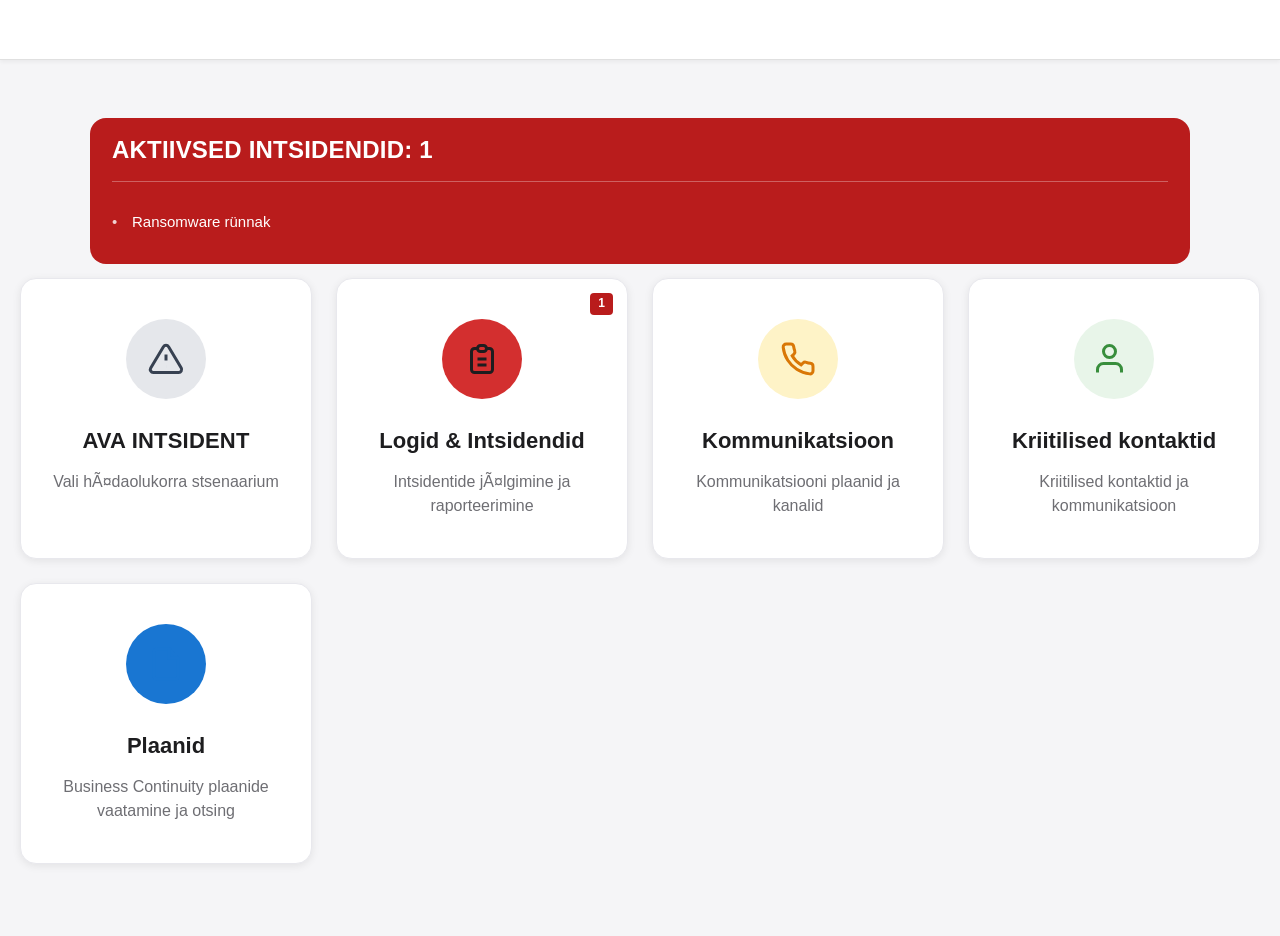
==== commit 83e701ea: "Update Thu 02/05/2026  9:06:43.26" ====
--- a/index.html
+++ b/index.html
@@ -14,11 +14,7 @@
     <!-- Top Bar -->
     <div class="top-bar" id="topBar">
         <div class="top-bar-left">
-            <!-- System Status Pill -->
-            <div class="status-pill" id="statusPill" onclick="goToSystemStatus()">
-                <span class="status-pill-icon" id="statusPillIcon">✓</span>
-                <span class="status-pill-text" id="statusPillText">Süsteem OK</span>
-            </div>
+            <!-- Status pill EEMALDATUD -->
         </div>
 
         <div class="top-bar-center">
@@ -40,15 +36,12 @@
     <main class="container" id="mainContent">
         <!-- Home Page -->
         <div class="page active" id="homePage">
-            <!-- HOME STATUS (FAAS2 RESTORE) -->
+            <!-- HOME STATUS BOX - loetelu on nüüd kasti SEES -->
             <div class="home-status is-normal" id="homeStatusBox">
                 <div class="home-status-title" id="homeStatusTitle">OLUKORD: TAVAPÄRANE</div>
                 <div class="home-status-sub" id="homeStatusSub"></div>
-            </div>
-
-            <!-- ACTIVE INCIDENT LIST (FAAS2 RESTORE) -->
-            <div class="home-active-list" id="homeActiveList" style="display:none;">
-                <ul class="home-active-ul" id="homeActiveUl"></ul>
+                <!-- Aktiivsete intsidentide loetelu KASTI SEES -->
+                <ul class="home-active-ul" id="homeActiveUl" style="display:none;"></ul>
             </div>
 
             <div class="cards-grid cards-grid-4" id="homeCards">
@@ -62,7 +55,7 @@
                         </svg>
                     </div>
                     <h2>AVA INTSIDENT</h2>
-                    <p>Vali hädaolukorra stsenaarium</p>
+                    <p>Vali hÃ¤daolukorra stsenaarium</p>
                 </div>
 
                 <div class="card" data-card="plans" onclick="navigateTo('plansPage')">
@@ -105,7 +98,7 @@
                         </svg>
                     </div>
                     <h2>Logid & Intsidendid</h2>
-                    <p>Intsidentide jälgimine ja raporteerimine</p>
+                    <p>Intsidentide jÃ¤lgimine ja raporteerimine</p>
                     <span class="badge" id="incidentsBadge" style="display:none;">0</span>
                 </div>
 
@@ -123,7 +116,7 @@
                 <h1>Kriitilised kontaktid</h1>
             </div>
             <div class="filter-bar">
-                <button class="filter-btn active" onclick="filterContacts('all')">Kõik</button>
+                <button class="filter-btn active" onclick="filterContacts('all')">KÃµik</button>
                 <button class="filter-btn" onclick="filterContacts('HHLA')">HHLA</button>
                 <button class="filter-btn" onclick="filterContacts('HTK')">HTK</button>
                 <button class="filter-btn" onclick="filterContacts('CERT')">CERT-EE</button>
@@ -171,7 +164,7 @@
                 </button>
                 <div>
                     <h1>AVA INTSIDENT</h1>
-                    <p>Vali hädaolukorra stsenaarium</p>
+                    <p>Vali hÃ¤daolukorra stsenaarium</p>
                 </div>
             </div>
             <div class="scenarios-grid" id="scenariosGrid"></div>
@@ -192,13 +185,13 @@
             </div>
             <div class="scenario-content">
                 <div class="action-block">
-                    <h2>⚡ Kiiretoimingud</h2>
+                    <h2>âš¡ Kiiretoimingud</h2>
                     <div class="checklist" id="quickActionsChecklist"></div>
                 </div>
 
                 <!-- Incident Metrics Block (only for cyber scenarios) -->
                 <div class="action-block" id="incidentMetricsBlock" style="display: none;">
-                    <h2>📊 Intsidenti mõõtmed</h2>
+                    <h2>ðŸ“Š Intsidenti mÃµÃµtmed</h2>
                     <div class="incident-metrics-content" id="incidentMetricsContent">
                         <!-- MVP Fields -->
                         <div class="metrics-section">
@@ -206,7 +199,7 @@
                                 <label for="t0Time">t0 (avastamise aeg)</label>
                                 <div class="t0-input-group">
                                     <input type="datetime-local" id="t0Time">
-                                    <button class="btn-secondary" onclick="setT0Now()">Määra praegune aeg</button>
+                                    <button class="btn-secondary" onclick="setT0Now()">MÃ¤Ã¤ra praegune aeg</button>
                                 </div>
                             </div>
 
@@ -216,12 +209,12 @@
                             </div>
 
                             <div class="metric-field">
-                                <label for="affectedDomain">Mõjutatud domeen</label>
+                                <label for="affectedDomain">MÃµjutatud domeen</label>
                                 <select id="affectedDomain" class="metric-select">
                                     <option value="">Vali...</option>
                                     <option value="IT">IT</option>
                                     <option value="OT">OT</option>
-                                    <option value="BOTH">Mõlemad</option>
+                                    <option value="BOTH">MÃµlemad</option>
                                     <option value="UNKNOWN">Teadmata</option>
                                 </select>
                             </div>
@@ -251,7 +244,7 @@
                                 <label for="spreadStatus">Leviku staatus</label>
                                 <select id="spreadStatus" class="metric-select">
                                     <option value="">Vali...</option>
-                                    <option value="ONGOING">Käib</option>
+                                    <option value="ONGOING">KÃ¤ib</option>
                                     <option value="LIMITED">Piiratud</option>
                                     <option value="STOPPED">Peatatud</option>
                                     <option value="UNKNOWN">Teadmata</option>
@@ -259,8 +252,8 @@
                             </div>
 
                             <div class="metric-field">
-                                <label for="shortDescription">Lühikirjeldus (1-2 lauset)</label>
-                                <textarea id="shortDescription" class="metric-textarea" rows="3" placeholder="Kirjelda intsidenti lühidalt..."></textarea>
+                                <label for="shortDescription">LÃ¼hikirjeldus (1-2 lauset)</label>
+                                <textarea id="shortDescription" class="metric-textarea" rows="3" placeholder="Kirjelda intsidenti lÃ¼hidalt..."></textarea>
                             </div>
 
                             <div class="metric-field">
@@ -327,16 +320,16 @@
                         <!-- Nice-to-have Fields (collapsible) -->
                         <div class="metrics-additional">
                             <button class="metrics-toggle" onclick="toggleAdditionalMetrics()">
-                                <span id="additionalMetricsToggleText">▶ Näita lisaväljad</span>
+                                <span id="additionalMetricsToggleText">â–¶ NÃ¤ita lisavÃ¤ljad</span>
                             </button>
                             <div id="additionalMetricsContent" style="display: none;">
                                 <div class="metric-field">
                                     <label for="reporter">Raporteerija / teataja</label>
-                                    <input type="text" id="reporter" class="metric-input" placeholder="Nimi või kontakt">
+                                    <input type="text" id="reporter" class="metric-input" placeholder="Nimi vÃµi kontakt">
                                 </div>
                                 <div class="metric-field">
-                                    <label for="systemLocation">Süsteem/teenus/asukoht</label>
-                                    <input type="text" id="systemLocation" class="metric-input" placeholder="Näiteks: Server-01, TOS süsteem">
+                                    <label for="systemLocation">SÃ¼steem/teenus/asukoht</label>
+                                    <input type="text" id="systemLocation" class="metric-input" placeholder="NÃ¤iteks: Server-01, TOS sÃ¼steem">
                                 </div>
                                 <div class="metric-field">
                                     <label for="nis2Relevant">NIS2 relevants</label>
@@ -347,12 +340,12 @@
                                     </select>
                                 </div>
                                 <div class="metric-field">
-                                    <label for="initialIndicators">Esmased indikaatorid/sümptomid</label>
-                                    <textarea id="initialIndicators" class="metric-textarea" rows="3" placeholder="Kirjelda esmased sümptomid..."></textarea>
+                                    <label for="initialIndicators">Esmased indikaatorid/sÃ¼mptomid</label>
+                                    <textarea id="initialIndicators" class="metric-textarea" rows="3" placeholder="Kirjelda esmased sÃ¼mptomid..."></textarea>
                                 </div>
                                 <div class="metric-field">
-                                    <label for="evidenceArtifacts">Tõendid/artefaktid (lingid/ID-d)</label>
-                                    <textarea id="evidenceArtifacts" class="metric-textarea" rows="2" placeholder="Näiteks: SIEM alert ID, log faili nimi..."></textarea>
+                                    <label for="evidenceArtifacts">TÃµendid/artefaktid (lingid/ID-d)</label>
+                                    <textarea id="evidenceArtifacts" class="metric-textarea" rows="2" placeholder="NÃ¤iteks: SIEM alert ID, log faili nimi..."></textarea>
                                 </div>
                                 <div class="metric-field">
                                     <label for="logger">Logija (kes kogub ajajoont)</label>
@@ -362,23 +355,31 @@
                         </div>
 
                         <div class="metrics-actions">
-                            <button class="btn-primary" onclick="saveIncidentMetrics()">💾 Salvesta</button>
-                            <button class="btn-secondary" onclick="clearIncidentMetrics()">🗑️ Tühjenda</button>
+                            <button class="btn-primary" onclick="saveIncidentMetrics()">ðŸ’¾ Salvesta</button>
+                            <button class="btn-secondary" onclick="clearIncidentMetrics()">ðŸ—‘ï¸ TÃ¼hjenda</button>
                         </div>
                     </div>
                 </div>
 
                 <div class="action-block">
-                    <h2>📋 Tegevuskava</h2>
+                    <h2>ðŸ“‹ Tegevuskava</h2>
                     <div class="checklist" id="actionPlanChecklist"></div>
                 </div>
                 <div class="action-block">
-                    <h2>📢 Kommunikatsioon</h2>
+                    <h2>ðŸ“¢ Kommunikatsioon</h2>
                     <div id="communicationButtons"></div>
                 </div>
                 <div class="action-block">
-                    <h2>📞 Kontaktid</h2>
+                    <h2>ðŸ“ž Kontaktid</h2>
                     <div class="contacts-grid" id="scenarioContacts"></div>
+                </div>
+                
+                <!-- SALVESTA NUPP -->
+                <div class="scenario-save-section" id="scenarioSaveSection">
+                    <button class="btn-save-scenario" id="btnSaveScenario" onclick="window.saveScenarioData()">
+                        💾 SALVESTA
+                    </button>
+                    <span class="save-status" id="saveStatus"></span>
                 </div>
             </div>
         </div>
@@ -391,7 +392,7 @@
                         <path d="M19 12H5M12 19l-7-7 7-7"/>
                     </svg>
                 </button>
-                <h1>Sündmuste Logi</h1>
+                <h1>SÃ¼ndmuste Logi</h1>
                 <button class="log-btn" onclick="exportLog()">
                     <svg viewBox="0 0 24 24" fill="none" stroke="currentColor" stroke-width="2">
                         <path d="M21 15v4a2 2 0 0 1-2 2H5a2 2 0 0 1-2-2v-4"/>
@@ -420,16 +421,16 @@
             <!-- FILTERS -->
             <div class="incident-filters">
                 <button class="filter-btn active" onclick="window.incidentActions.filter('all')" data-filter="all">
-                    Kõik <span class="count" id="countAll">0</span>
+                    KÃµik <span class="count" id="countAll">0</span>
                 </button>
                 <button class="filter-btn" onclick="window.incidentActions.filter('active')" data-filter="active">
-                    🔴 Aktiivsed <span class="count" id="countActive">0</span>
+                    ðŸ”´ Aktiivsed <span class="count" id="countActive">0</span>
                 </button>
                 <button class="filter-btn" onclick="window.incidentActions.filter('exercise')" data-filter="exercise">
-                    🎓 Õppused <span class="count" id="countExercise">0</span>
+                    ðŸŽ“ Ã•ppused <span class="count" id="countExercise">0</span>
                 </button>
                 <button class="filter-btn" onclick="window.incidentActions.filter('closed')" data-filter="closed">
-                    ✅ Suletud <span class="count" id="countClosed">0</span>
+                    âœ… Suletud <span class="count" id="countClosed">0</span>
                 </button>
             </div>
 
@@ -440,12 +441,12 @@
                     <select id="incidentSort" onchange="window.incidentActions.sort(this.value)">
                         <option value="date-desc">Uusim enne</option>
                         <option value="date-asc">Vanim enne</option>
-                        <option value="severity">Tõsiduse järgi</option>
-                        <option value="status">Staatuse järgi</option>
+                        <option value="severity">TÃµsiduse jÃ¤rgi</option>
+                        <option value="status">Staatuse jÃ¤rgi</option>
                     </select>
                 </div>
                 <button class="btn-secondary btn-small" onclick="window.incidentActions.exportAll()">
-                    📄 Ekspordi kõik
+                    ðŸ“„ Ekspordi kÃµik
                 </button>
             </div>
 
@@ -470,7 +471,7 @@
                     <div class="incident-meta-badges">
                         <span class="status-badge" id="incidentStatusBadge">AKTIIVNE</span>
                         <span class="severity-badge" id="incidentSeverityBadge">S1</span>
-                        <span class="type-badge" id="incidentTypeBadge">PÄRIS</span>
+                        <span class="type-badge" id="incidentTypeBadge">PÃ„RIS</span>
                     </div>
                 </div>
             </div>
@@ -489,16 +490,16 @@
             <!-- TABS -->
             <div class="incident-tabs">
                 <button class="tab-btn active" onclick="window.incidentActions.switchTab('overview')" data-tab="overview">
-                    📊 Ülevaade
+                    ðŸ“Š Ãœlevaade
                 </button>
                 <button class="tab-btn" onclick="window.incidentActions.switchTab('timeline')" data-tab="timeline">
-                    ⏱️ Timeline
+                    â±ï¸ Timeline
                 </button>
                 <button class="tab-btn" onclick="window.incidentActions.switchTab('checklist')" data-tab="checklist">
-                    ☑️ Tegevused
+                    â˜‘ï¸ Tegevused
                 </button>
                 <button class="tab-btn" onclick="window.incidentActions.switchTab('notifications')" data-tab="notifications">
-                    📢 Teavitused
+                    ðŸ“¢ Teavitused
                 </button>
             </div>
 
@@ -510,13 +511,13 @@
             <!-- ACTIONS -->
             <div class="incident-actions-bar">
                 <button class="btn-secondary" onclick="window.incidentDetailActions.exportCurrent()">
-                    📄 Eksport
+                    ðŸ“„ Eksport
                 </button>
                 <button class="btn-primary" onclick="window.incidentDetailActions.updateStatus()" id="updateStatusBtn">
-                    ✏️ Uuenda staatus
+                    âœï¸ Uuenda staatus
                 </button>
                 <button class="btn-secondary" onclick="window.incidentDetailActions.closeIncident()" id="closeIncidentBtn" style="background: #dc2626; color: white; border-color: #dc2626;">
-                    🔒 Sulge intsident
+                    ðŸ”’ Sulge intsident
                 </button>
             </div>
         </div>
@@ -526,37 +527,37 @@
     <div class="modal" id="systemStatusModal" style="display: none;">
         <div class="modal-content">
             <div class="modal-header">
-                <h2>Määra süsteemi olek</h2>
-                <button class="modal-close" onclick="closeSystemStatusModal()">×</button>
+                <h2>MÃ¤Ã¤ra sÃ¼steemi olek</h2>
+                <button class="modal-close" onclick="closeSystemStatusModal()">Ã—</button>
             </div>
             <div class="modal-body">
                 <div class="status-select-grid">
                     <div class="status-select-card ok" onclick="selectManualStatus('OK')">
-                        <div class="status-select-icon">✓</div>
+                        <div class="status-select-icon">âœ“</div>
                         <div class="status-select-label">OK</div>
-                        <div class="status-select-desc">Süsteemid töötavad tavapäraselt</div>
+                        <div class="status-select-desc">SÃ¼steemid tÃ¶Ã¶tavad tavapÃ¤raselt</div>
                     </div>
                     <div class="status-select-card warning" onclick="selectManualStatus('WARNING')">
-                        <div class="status-select-icon">⚠</div>
+                        <div class="status-select-icon">âš </div>
                         <div class="status-select-label">HOIATUS</div>
-                        <div class="status-select-desc">Väike häire või õppus</div>
+                        <div class="status-select-desc">VÃ¤ike hÃ¤ire vÃµi Ãµppus</div>
                     </div>
                     <div class="status-select-card alert" onclick="selectManualStatus('ALERT')">
-                        <div class="status-select-icon">🚨</div>
-                        <div class="status-select-label">HÄIRE</div>
+                        <div class="status-select-icon">ðŸš¨</div>
+                        <div class="status-select-label">HÃ„IRE</div>
                         <div class="status-select-desc">Kriitiline olukord</div>
                     </div>
                 </div>
                 <div class="manual-status-form" id="manualStatusForm" style="display: none;">
-                    <label for="manualStatusReason">Põhjus (max 120 tähemärki):</label>
-                    <textarea id="manualStatusReason" maxlength="120" rows="3" placeholder="Kirjelda lühidalt olukorda..."></textarea>
+                    <label for="manualStatusReason">PÃµhjus (max 120 tÃ¤hemÃ¤rki):</label>
+                    <textarea id="manualStatusReason" maxlength="120" rows="3" placeholder="Kirjelda lÃ¼hidalt olukorda..."></textarea>
                     <div class="modal-actions">
                         <button class="btn-primary" onclick="saveManualStatus()">Salvesta</button>
-                        <button class="btn-secondary" onclick="closeSystemStatusModal()">Tühista</button>
+                        <button class="btn-secondary" onclick="closeSystemStatusModal()">TÃ¼hista</button>
                     </div>
                 </div>
                 <div class="manual-status-info">
-                    <p><strong>Märkus:</strong> Käsitsi määratud olek kehtib kuni taastamiseni või kuni tekib S0/S1 pärisintsident.</p>
+                    <p><strong>MÃ¤rkus:</strong> KÃ¤sitsi mÃ¤Ã¤ratud olek kehtib kuni taastamiseni vÃµi kuni tekib S0/S1 pÃ¤risintsident.</p>
                     <button class="btn-link" onclick="resetToAutoStatus()" id="resetAutoBtn" style="display: none;">Taasta automaatne olek</button>
                 </div>
             </div>
--- a/src/styles/main.css
+++ b/src/styles/main.css
@@ -1890,3 +1890,94 @@
     padding:0 6px;
 }
 .card{ position:relative; }
+
+/* ================================================
+   HOME STATUS BOX - AKTIIVSETE INTSIDENTIDE LOETELU KASTI SEES
+   ================================================ */
+.home-status.is-active .home-active-ul {
+    margin-top: 16px;
+    padding-top: 16px;
+    border-top: 1px solid rgba(255, 255, 255, 0.3);
+    list-style: none;
+    padding-left: 0;
+}
+
+.home-status.is-active .home-active-ul li {
+    color: white;
+    font-size: 15px;
+    font-weight: 500;
+    padding: 6px 0;
+    padding-left: 20px;
+    position: relative;
+}
+
+.home-status.is-active .home-active-ul li::before {
+    content: "•";
+    position: absolute;
+    left: 0;
+    color: rgba(255, 255, 255, 0.8);
+}
+
+/* ================================================
+   SCENARIO SAVE BUTTON
+   ================================================ */
+.scenario-save-section {
+    display: flex;
+    align-items: center;
+    justify-content: center;
+    gap: 16px;
+    padding: 24px;
+    margin-top: 24px;
+    background: #f8fafc;
+    border-radius: 12px;
+    border: 1px solid #e2e8f0;
+}
+
+.btn-save-scenario {
+    display: flex;
+    align-items: center;
+    gap: 8px;
+    padding: 14px 32px;
+    background: #22c55e;
+    color: white;
+    border: none;
+    border-radius: 10px;
+    font-size: 16px;
+    font-weight: 700;
+    cursor: pointer;
+    transition: all 0.2s;
+    box-shadow: 0 2px 4px rgba(34, 197, 94, 0.3);
+}
+
+.btn-save-scenario:hover {
+    background: #16a34a;
+    transform: translateY(-1px);
+    box-shadow: 0 4px 8px rgba(34, 197, 94, 0.4);
+}
+
+.btn-save-scenario:active {
+    transform: translateY(0);
+}
+
+.btn-save-scenario:disabled {
+    background: #9ca3af;
+    cursor: not-allowed;
+    box-shadow: none;
+}
+
+.save-status {
+    font-size: 14px;
+    font-weight: 600;
+    color: #22c55e;
+    opacity: 0;
+    transition: opacity 0.3s;
+}
+
+.save-status.show {
+    opacity: 1;
+}
+
+/* Preview mode - hide save button */
+.scenario-content.preview-mode .scenario-save-section {
+    display: none;
+}
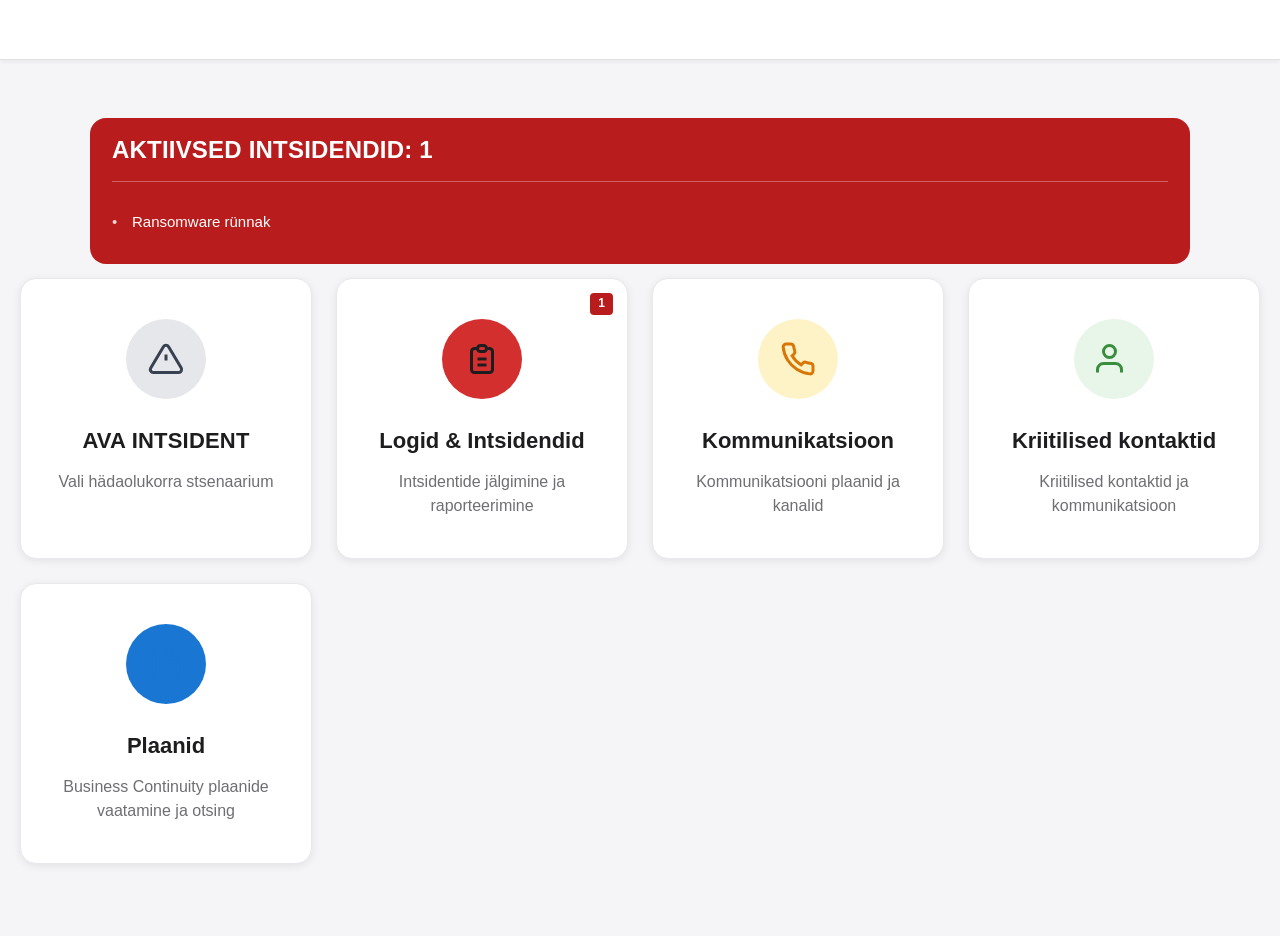
==== commit 82799fa9: "Update Thu 02/05/2026  9:34:44.72" ====
--- a/index.html
+++ b/index.html
@@ -55,7 +55,7 @@
                         </svg>
                     </div>
                     <h2>AVA INTSIDENT</h2>
-                    <p>Vali hÃ¤daolukorra stsenaarium</p>
+                    <p>Vali hädaolukorra stsenaarium</p>
                 </div>
 
                 <div class="card" data-card="plans" onclick="navigateTo('plansPage')">
@@ -98,7 +98,7 @@
                         </svg>
                     </div>
                     <h2>Logid & Intsidendid</h2>
-                    <p>Intsidentide jÃ¤lgimine ja raporteerimine</p>
+                    <p>Intsidentide jälgimine ja raporteerimine</p>
                     <span class="badge" id="incidentsBadge" style="display:none;">0</span>
                 </div>
 
@@ -116,7 +116,7 @@
                 <h1>Kriitilised kontaktid</h1>
             </div>
             <div class="filter-bar">
-                <button class="filter-btn active" onclick="filterContacts('all')">KÃµik</button>
+                <button class="filter-btn active" onclick="filterContacts('all')">Kõik</button>
                 <button class="filter-btn" onclick="filterContacts('HHLA')">HHLA</button>
                 <button class="filter-btn" onclick="filterContacts('HTK')">HTK</button>
                 <button class="filter-btn" onclick="filterContacts('CERT')">CERT-EE</button>
@@ -164,7 +164,7 @@
                 </button>
                 <div>
                     <h1>AVA INTSIDENT</h1>
-                    <p>Vali hÃ¤daolukorra stsenaarium</p>
+                    <p>Vali hädaolukorra stsenaarium</p>
                 </div>
             </div>
             <div class="scenarios-grid" id="scenariosGrid"></div>
@@ -191,7 +191,7 @@
 
                 <!-- Incident Metrics Block (only for cyber scenarios) -->
                 <div class="action-block" id="incidentMetricsBlock" style="display: none;">
-                    <h2>ðŸ“Š Intsidenti mÃµÃµtmed</h2>
+                    <h2>📊 Intsidenti mõõtmed</h2>
                     <div class="incident-metrics-content" id="incidentMetricsContent">
                         <!-- MVP Fields -->
                         <div class="metrics-section">
@@ -199,7 +199,7 @@
                                 <label for="t0Time">t0 (avastamise aeg)</label>
                                 <div class="t0-input-group">
                                     <input type="datetime-local" id="t0Time">
-                                    <button class="btn-secondary" onclick="setT0Now()">MÃ¤Ã¤ra praegune aeg</button>
+                                    <button class="btn-secondary" onclick="setT0Now()">Määra praegune aeg</button>
                                 </div>
                             </div>
 
@@ -209,12 +209,12 @@
                             </div>
 
                             <div class="metric-field">
-                                <label for="affectedDomain">MÃµjutatud domeen</label>
+                                <label for="affectedDomain">Mõjutatud domeen</label>
                                 <select id="affectedDomain" class="metric-select">
                                     <option value="">Vali...</option>
                                     <option value="IT">IT</option>
                                     <option value="OT">OT</option>
-                                    <option value="BOTH">MÃµlemad</option>
+                                    <option value="BOTH">Mõlemad</option>
                                     <option value="UNKNOWN">Teadmata</option>
                                 </select>
                             </div>
@@ -244,7 +244,7 @@
                                 <label for="spreadStatus">Leviku staatus</label>
                                 <select id="spreadStatus" class="metric-select">
                                     <option value="">Vali...</option>
-                                    <option value="ONGOING">KÃ¤ib</option>
+                                    <option value="ONGOING">Käib</option>
                                     <option value="LIMITED">Piiratud</option>
                                     <option value="STOPPED">Peatatud</option>
                                     <option value="UNKNOWN">Teadmata</option>
@@ -252,8 +252,8 @@
                             </div>
 
                             <div class="metric-field">
-                                <label for="shortDescription">LÃ¼hikirjeldus (1-2 lauset)</label>
-                                <textarea id="shortDescription" class="metric-textarea" rows="3" placeholder="Kirjelda intsidenti lÃ¼hidalt..."></textarea>
+                                <label for="shortDescription">Lühikirjeldus (1-2 lauset)</label>
+                                <textarea id="shortDescription" class="metric-textarea" rows="3" placeholder="Kirjelda intsidenti lühidalt..."></textarea>
                             </div>
 
                             <div class="metric-field">
@@ -320,16 +320,16 @@
                         <!-- Nice-to-have Fields (collapsible) -->
                         <div class="metrics-additional">
                             <button class="metrics-toggle" onclick="toggleAdditionalMetrics()">
-                                <span id="additionalMetricsToggleText">â–¶ NÃ¤ita lisavÃ¤ljad</span>
+                                <span id="additionalMetricsToggleText">â–¶ Näita lisaväljad</span>
                             </button>
                             <div id="additionalMetricsContent" style="display: none;">
                                 <div class="metric-field">
                                     <label for="reporter">Raporteerija / teataja</label>
-                                    <input type="text" id="reporter" class="metric-input" placeholder="Nimi vÃµi kontakt">
+                                    <input type="text" id="reporter" class="metric-input" placeholder="Nimi või kontakt">
                                 </div>
                                 <div class="metric-field">
-                                    <label for="systemLocation">SÃ¼steem/teenus/asukoht</label>
-                                    <input type="text" id="systemLocation" class="metric-input" placeholder="NÃ¤iteks: Server-01, TOS sÃ¼steem">
+                                    <label for="systemLocation">Süsteem/teenus/asukoht</label>
+                                    <input type="text" id="systemLocation" class="metric-input" placeholder="Näiteks: Server-01, TOS süsteem">
                                 </div>
                                 <div class="metric-field">
                                     <label for="nis2Relevant">NIS2 relevants</label>
@@ -340,12 +340,12 @@
                                     </select>
                                 </div>
                                 <div class="metric-field">
-                                    <label for="initialIndicators">Esmased indikaatorid/sÃ¼mptomid</label>
-                                    <textarea id="initialIndicators" class="metric-textarea" rows="3" placeholder="Kirjelda esmased sÃ¼mptomid..."></textarea>
+                                    <label for="initialIndicators">Esmased indikaatorid/sümptomid</label>
+                                    <textarea id="initialIndicators" class="metric-textarea" rows="3" placeholder="Kirjelda esmased sümptomid..."></textarea>
                                 </div>
                                 <div class="metric-field">
-                                    <label for="evidenceArtifacts">TÃµendid/artefaktid (lingid/ID-d)</label>
-                                    <textarea id="evidenceArtifacts" class="metric-textarea" rows="2" placeholder="NÃ¤iteks: SIEM alert ID, log faili nimi..."></textarea>
+                                    <label for="evidenceArtifacts">Tõendid/artefaktid (lingid/ID-d)</label>
+                                    <textarea id="evidenceArtifacts" class="metric-textarea" rows="2" placeholder="Näiteks: SIEM alert ID, log faili nimi..."></textarea>
                                 </div>
                                 <div class="metric-field">
                                     <label for="logger">Logija (kes kogub ajajoont)</label>
@@ -355,31 +355,23 @@
                         </div>
 
                         <div class="metrics-actions">
-                            <button class="btn-primary" onclick="saveIncidentMetrics()">ðŸ’¾ Salvesta</button>
-                            <button class="btn-secondary" onclick="clearIncidentMetrics()">ðŸ—‘ï¸ TÃ¼hjenda</button>
+                            <button class="btn-primary" onclick="saveIncidentMetrics()">💾 Salvesta</button>
+                            <button class="btn-secondary" onclick="clearIncidentMetrics()">🗑️ Tühjenda</button>
                         </div>
                     </div>
                 </div>
 
                 <div class="action-block">
-                    <h2>ðŸ“‹ Tegevuskava</h2>
+                    <h2>📋 Tegevuskava</h2>
                     <div class="checklist" id="actionPlanChecklist"></div>
                 </div>
                 <div class="action-block">
-                    <h2>ðŸ“¢ Kommunikatsioon</h2>
+                    <h2>📢 Kommunikatsioon</h2>
                     <div id="communicationButtons"></div>
                 </div>
                 <div class="action-block">
-                    <h2>ðŸ“ž Kontaktid</h2>
+                    <h2>📞 Kontaktid</h2>
                     <div class="contacts-grid" id="scenarioContacts"></div>
-                </div>
-                
-                <!-- SALVESTA NUPP -->
-                <div class="scenario-save-section" id="scenarioSaveSection">
-                    <button class="btn-save-scenario" id="btnSaveScenario" onclick="window.saveScenarioData()">
-                        💾 SALVESTA
-                    </button>
-                    <span class="save-status" id="saveStatus"></span>
                 </div>
             </div>
         </div>
@@ -392,7 +384,7 @@
                         <path d="M19 12H5M12 19l-7-7 7-7"/>
                     </svg>
                 </button>
-                <h1>SÃ¼ndmuste Logi</h1>
+                <h1>Sündmuste Logi</h1>
                 <button class="log-btn" onclick="exportLog()">
                     <svg viewBox="0 0 24 24" fill="none" stroke="currentColor" stroke-width="2">
                         <path d="M21 15v4a2 2 0 0 1-2 2H5a2 2 0 0 1-2-2v-4"/>
@@ -421,13 +413,13 @@
             <!-- FILTERS -->
             <div class="incident-filters">
                 <button class="filter-btn active" onclick="window.incidentActions.filter('all')" data-filter="all">
-                    KÃµik <span class="count" id="countAll">0</span>
+                    Kõik <span class="count" id="countAll">0</span>
                 </button>
                 <button class="filter-btn" onclick="window.incidentActions.filter('active')" data-filter="active">
-                    ðŸ”´ Aktiivsed <span class="count" id="countActive">0</span>
+                    🔴 Aktiivsed <span class="count" id="countActive">0</span>
                 </button>
                 <button class="filter-btn" onclick="window.incidentActions.filter('exercise')" data-filter="exercise">
-                    ðŸŽ“ Ã•ppused <span class="count" id="countExercise">0</span>
+                    🎓 Õppused <span class="count" id="countExercise">0</span>
                 </button>
                 <button class="filter-btn" onclick="window.incidentActions.filter('closed')" data-filter="closed">
                     âœ… Suletud <span class="count" id="countClosed">0</span>
@@ -441,12 +433,12 @@
                     <select id="incidentSort" onchange="window.incidentActions.sort(this.value)">
                         <option value="date-desc">Uusim enne</option>
                         <option value="date-asc">Vanim enne</option>
-                        <option value="severity">TÃµsiduse jÃ¤rgi</option>
-                        <option value="status">Staatuse jÃ¤rgi</option>
+                        <option value="severity">Tõsiduse järgi</option>
+                        <option value="status">Staatuse järgi</option>
                     </select>
                 </div>
                 <button class="btn-secondary btn-small" onclick="window.incidentActions.exportAll()">
-                    ðŸ“„ Ekspordi kÃµik
+                    📄 Ekspordi kõik
                 </button>
             </div>
 
@@ -490,7 +482,7 @@
             <!-- TABS -->
             <div class="incident-tabs">
                 <button class="tab-btn active" onclick="window.incidentActions.switchTab('overview')" data-tab="overview">
-                    ðŸ“Š Ãœlevaade
+                    📊 Ülevaade
                 </button>
                 <button class="tab-btn" onclick="window.incidentActions.switchTab('timeline')" data-tab="timeline">
                     â±ï¸ Timeline
@@ -499,7 +491,7 @@
                     â˜‘ï¸ Tegevused
                 </button>
                 <button class="tab-btn" onclick="window.incidentActions.switchTab('notifications')" data-tab="notifications">
-                    ðŸ“¢ Teavitused
+                    📢 Teavitused
                 </button>
             </div>
 
@@ -511,13 +503,13 @@
             <!-- ACTIONS -->
             <div class="incident-actions-bar">
                 <button class="btn-secondary" onclick="window.incidentDetailActions.exportCurrent()">
-                    ðŸ“„ Eksport
+                    📄 Eksport
                 </button>
                 <button class="btn-primary" onclick="window.incidentDetailActions.updateStatus()" id="updateStatusBtn">
                     âœï¸ Uuenda staatus
                 </button>
                 <button class="btn-secondary" onclick="window.incidentDetailActions.closeIncident()" id="closeIncidentBtn" style="background: #dc2626; color: white; border-color: #dc2626;">
-                    ðŸ”’ Sulge intsident
+                    🔒 Sulge intsident
                 </button>
             </div>
         </div>
@@ -527,7 +519,7 @@
     <div class="modal" id="systemStatusModal" style="display: none;">
         <div class="modal-content">
             <div class="modal-header">
-                <h2>MÃ¤Ã¤ra sÃ¼steemi olek</h2>
+                <h2>Määra süsteemi olek</h2>
                 <button class="modal-close" onclick="closeSystemStatusModal()">Ã—</button>
             </div>
             <div class="modal-body">
@@ -535,29 +527,29 @@
                     <div class="status-select-card ok" onclick="selectManualStatus('OK')">
                         <div class="status-select-icon">âœ“</div>
                         <div class="status-select-label">OK</div>
-                        <div class="status-select-desc">SÃ¼steemid tÃ¶Ã¶tavad tavapÃ¤raselt</div>
+                        <div class="status-select-desc">Süsteemid töötavad tavapäraselt</div>
                     </div>
                     <div class="status-select-card warning" onclick="selectManualStatus('WARNING')">
                         <div class="status-select-icon">âš </div>
                         <div class="status-select-label">HOIATUS</div>
-                        <div class="status-select-desc">VÃ¤ike hÃ¤ire vÃµi Ãµppus</div>
+                        <div class="status-select-desc">Väike häire või õppus</div>
                     </div>
                     <div class="status-select-card alert" onclick="selectManualStatus('ALERT')">
-                        <div class="status-select-icon">ðŸš¨</div>
+                        <div class="status-select-icon">🚨</div>
                         <div class="status-select-label">HÃ„IRE</div>
                         <div class="status-select-desc">Kriitiline olukord</div>
                     </div>
                 </div>
                 <div class="manual-status-form" id="manualStatusForm" style="display: none;">
-                    <label for="manualStatusReason">PÃµhjus (max 120 tÃ¤hemÃ¤rki):</label>
-                    <textarea id="manualStatusReason" maxlength="120" rows="3" placeholder="Kirjelda lÃ¼hidalt olukorda..."></textarea>
+                    <label for="manualStatusReason">Põhjus (max 120 tähemärki):</label>
+                    <textarea id="manualStatusReason" maxlength="120" rows="3" placeholder="Kirjelda lühidalt olukorda..."></textarea>
                     <div class="modal-actions">
                         <button class="btn-primary" onclick="saveManualStatus()">Salvesta</button>
-                        <button class="btn-secondary" onclick="closeSystemStatusModal()">TÃ¼hista</button>
+                        <button class="btn-secondary" onclick="closeSystemStatusModal()">Tühista</button>
                     </div>
                 </div>
                 <div class="manual-status-info">
-                    <p><strong>MÃ¤rkus:</strong> KÃ¤sitsi mÃ¤Ã¤ratud olek kehtib kuni taastamiseni vÃµi kuni tekib S0/S1 pÃ¤risintsident.</p>
+                    <p><strong>Märkus:</strong> Käsitsi määratud olek kehtib kuni taastamiseni või kuni tekib S0/S1 pärisintsident.</p>
                     <button class="btn-link" onclick="resetToAutoStatus()" id="resetAutoBtn" style="display: none;">Taasta automaatne olek</button>
                 </div>
             </div>
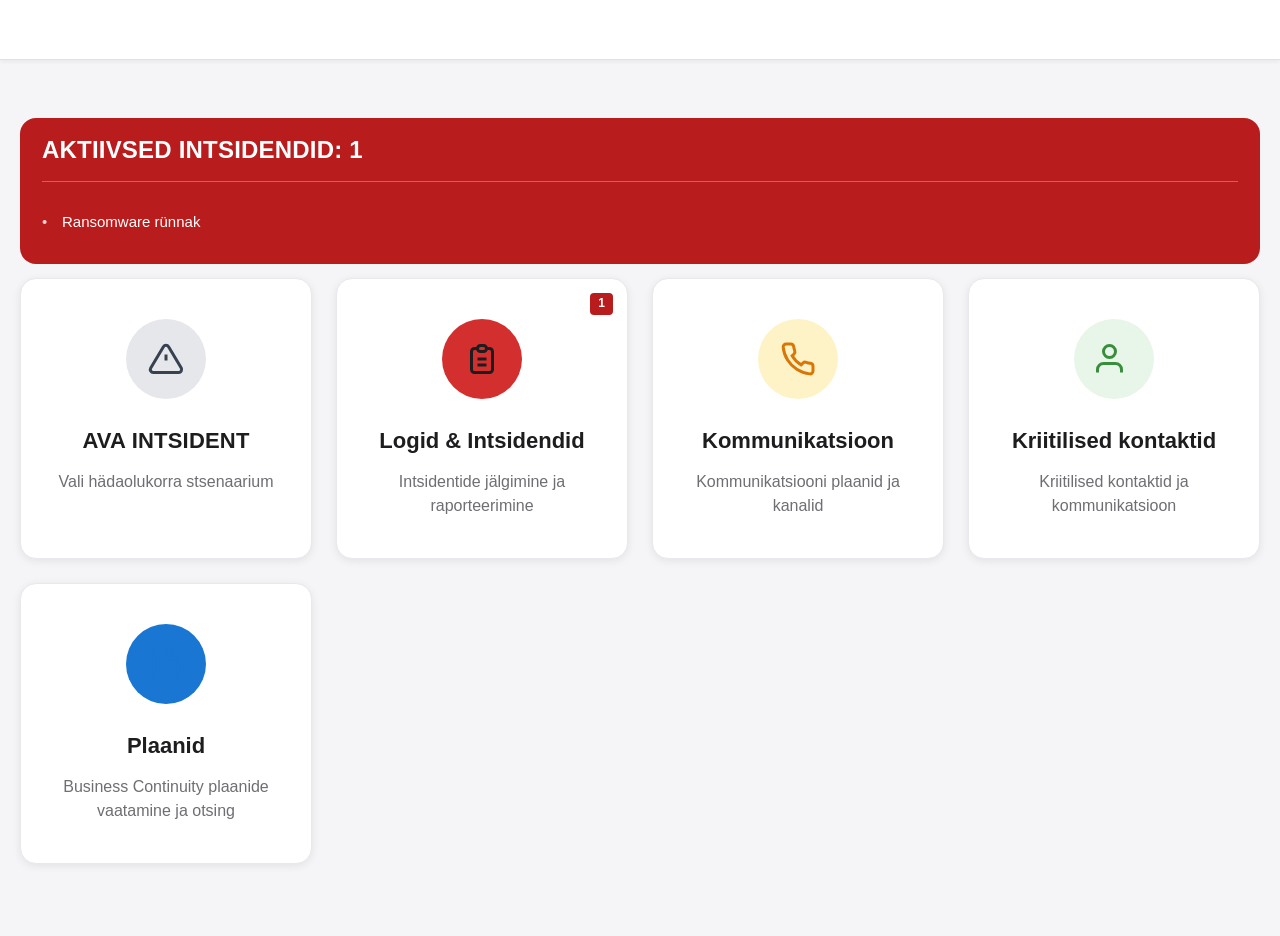
==== commit 82374bce: "Update Thu 02/05/2026 16:00:04.06" ====
--- a/index.html
+++ b/index.html
@@ -4,7 +4,10 @@
     <meta charset="UTF-8">
     <meta name="viewport" content="width=device-width, initial-scale=1.0">
     <title>BCM - Business Continuity Management</title>
-    
+    <link rel="icon" type="image/png" sizes="32x32" href="favicon-32x32.png">
+<link rel="icon" type="image/png" sizes="16x16" href="favicon-16x16.png">
+<link rel="apple-touch-icon" sizes="180x180" href="apple-touch-icon.png">
+<link rel="manifest" href="site.webmanifest">
     <!-- Styles -->
     <link rel="stylesheet" href="src/styles/main.css">
     <link rel="stylesheet" href="src/styles/crisis.css">
@@ -149,8 +152,145 @@
                 </button>
                 <h1>Kommunikatsioon</h1>
             </div>
-            <div class="comm-content">
-                <p>Kommunikatsiooni plaanid ja protokollid.</p>
+
+            <div class="section">
+                <h2>Kommunikatsiooni kanalid</h2>
+                <p class="section-description">Erinevad kommunikatsiooni meetodid kriisiolukorras kasutamiseks.</p>
+
+                <div class="comm-channels">
+                    <!-- SMS Card -->
+                    <div class="comm-card">
+                        <div class="comm-header">
+                            <div class="comm-icon icon-purple">
+                                <svg viewBox="0 0 24 24" fill="currentColor">
+                                    <rect x="5" y="2" width="14" height="20" rx="2"/>
+                                    <path d="M12 18h.01" stroke="white" stroke-width="2"/>
+                                </svg>
+                            </div>
+                            <div>
+                                <h3>Massiteavitus (SMS)</h3>
+                                <p>SMS kõigile töötajatele</p>
+                            </div>
+                            <svg class="arrow-icon" viewBox="0 0 24 24" fill="none" stroke="currentColor" stroke-width="2">
+                                <polyline points="9 18 15 12 9 6"/>
+                            </svg>
+                        </div>
+                        <div class="comm-footer">
+                            <svg viewBox="0 0 24 24" fill="none" stroke="currentColor" stroke-width="2">
+                                <path d="M9 11l3 3L22 4"/>
+                                <path d="M21 12v7a2 2 0 0 1-2 2H5a2 2 0 0 1-2-2V5a2 2 0 0 1 2-2h11"/>
+                            </svg>
+                            <span>Mallid ja kontroll-nimekirjad saadaval</span>
+                        </div>
+                    </div>
+
+                    <!-- Phone Card -->
+                    <div class="comm-card">
+                        <div class="comm-header">
+                            <div class="comm-icon icon-red">
+                                <svg viewBox="0 0 24 24" fill="currentColor">
+                                    <path d="M22 16.92v3a2 2 0 0 1-2.18 2 19.79 19.79 0 0 1-8.63-3.07 19.5 19.5 0 0 1-6-6 19.79 19.79 0 0 1-3.07-8.67A2 2 0 0 1 4.11 2h3a2 2 0 0 1 2 1.72 12.84 12.84 0 0 0 .7 2.81 2 2 0 0 1-.45 2.11L8.09 9.91a16 16 0 0 0 6 6l1.27-1.27a2 2 0 0 1 2.11-.45 12.84 12.84 0 0 0 2.81.7A2 2 0 0 1 22 16.92z"/>
+                                </svg>
+                            </div>
+                            <div>
+                                <h3>Kõnekett</h3>
+                                <p>Järjestikused telefonikõned</p>
+                            </div>
+                            <svg class="arrow-icon" viewBox="0 0 24 24" fill="none" stroke="currentColor" stroke-width="2">
+                                <polyline points="9 18 15 12 9 6"/>
+                            </svg>
+                        </div>
+                        <div class="comm-footer">
+                            <svg viewBox="0 0 24 24" fill="none" stroke="currentColor" stroke-width="2">
+                                <path d="M9 11l3 3L22 4"/>
+                                <path d="M21 12v7a2 2 0 0 1-2 2H5a2 2 0 0 1-2-2V5a2 2 0 0 1 2-2h11"/>
+                            </svg>
+                            <span>Mallid ja kontroll-nimekirjad saadaval</span>
+                        </div>
+                    </div>
+
+                    <!-- Email Card -->
+                    <div class="comm-card">
+                        <div class="comm-header">
+                            <div class="comm-icon icon-blue">
+                                <svg viewBox="0 0 24 24" fill="currentColor">
+                                    <path d="M4 4h16c1.1 0 2 .9 2 2v12c0 1.1-.9 2-2 2H4c-1.1 0-2-.9-2-2V6c0-1.1.9-2 2-2z"/>
+                                    <polyline points="22,6 12,13 2,6" stroke="white" stroke-width="2" fill="none"/>
+                                </svg>
+                            </div>
+                            <div>
+                                <h3>E-post</h3>
+                                <p>E-posti grupid ja mallid</p>
+                            </div>
+                            <svg class="arrow-icon" viewBox="0 0 24 24" fill="none" stroke="currentColor" stroke-width="2">
+                                <polyline points="9 18 15 12 9 6"/>
+                            </svg>
+                        </div>
+                        <div class="comm-footer">
+                            <svg viewBox="0 0 24 24" fill="none" stroke="currentColor" stroke-width="2">
+                                <path d="M9 11l3 3L22 4"/>
+                                <path d="M21 12v7a2 2 0 0 1-2 2H5a2 2 0 0 1-2-2V5a2 2 0 0 1 2-2h11"/>
+                            </svg>
+                            <span>Mallid ja kontroll-nimekirjad saadaval</span>
+                        </div>
+                    </div>
+
+                    <!-- Radio/Sat Card -->
+                    <div class="comm-card">
+                        <div class="comm-header">
+                            <div class="comm-icon icon-teal">
+                                <svg viewBox="0 0 24 24" fill="currentColor">
+                                    <rect x="2" y="6" width="20" height="12" rx="2"/>
+                                    <path d="M6 10h4v4H6z" fill="white"/>
+                                    <line x1="14" y1="10" x2="18" y2="10" stroke="white" stroke-width="2"/>
+                                    <line x1="14" y1="14" x2="18" y2="14" stroke="white" stroke-width="2"/>
+                                </svg>
+                            </div>
+                            <div>
+                                <h3>Raadio/Sat</h3>
+                                <p>Alternatiivsed kanalid</p>
+                            </div>
+                            <svg class="arrow-icon" viewBox="0 0 24 24" fill="none" stroke="currentColor" stroke-width="2">
+                                <polyline points="9 18 15 12 9 6"/>
+                            </svg>
+                        </div>
+                        <div class="comm-footer">
+                            <svg viewBox="0 0 24 24" fill="none" stroke="currentColor" stroke-width="2">
+                                <path d="M9 11l3 3L22 4"/>
+                                <path d="M21 12v7a2 2 0 0 1-2 2H5a2 2 0 0 1-2-2V5a2 2 0 0 1 2-2h11"/>
+                            </svg>
+                            <span>Mallid ja kontroll-nimekirjad saadaval</span>
+                        </div>
+                    </div>
+
+                    <!-- Teams/Chat Card -->
+                    <div class="comm-card">
+                        <div class="comm-header">
+                            <div class="comm-icon icon-purple">
+                                <svg viewBox="0 0 24 24" fill="currentColor">
+                                    <path d="M21 15a2 2 0 0 1-2 2H7l-4 4V5a2 2 0 0 1 2-2h14a2 2 0 0 1 2 2z"/>
+                                    <circle cx="9" cy="10" r="1" fill="white"/>
+                                    <circle cx="12" cy="10" r="1" fill="white"/>
+                                    <circle cx="15" cy="10" r="1" fill="white"/>
+                                </svg>
+                            </div>
+                            <div>
+                                <h3>Teams/Chat</h3>
+                                <p>Digitaalsed suhtluskanalid</p>
+                            </div>
+                            <svg class="arrow-icon" viewBox="0 0 24 24" fill="none" stroke="currentColor" stroke-width="2">
+                                <polyline points="9 18 15 12 9 6"/>
+                            </svg>
+                        </div>
+                        <div class="comm-footer">
+                            <svg viewBox="0 0 24 24" fill="none" stroke="currentColor" stroke-width="2">
+                                <path d="M9 11l3 3L22 4"/>
+                                <path d="M21 12v7a2 2 0 0 1-2 2H5a2 2 0 0 1-2-2V5a2 2 0 0 1 2-2h11"/>
+                            </svg>
+                            <span>Mallid ja kontroll-nimekirjad saadaval</span>
+                        </div>
+                    </div>
+                </div>
             </div>
         </div>
 
@@ -185,7 +325,7 @@
             </div>
             <div class="scenario-content">
                 <div class="action-block">
-                    <h2>âš¡ Kiiretoimingud</h2>
+                    <h2>⚡ Kiiretoimingud</h2>
                     <div class="checklist" id="quickActionsChecklist"></div>
                 </div>
 
@@ -320,7 +460,7 @@
                         <!-- Nice-to-have Fields (collapsible) -->
                         <div class="metrics-additional">
                             <button class="metrics-toggle" onclick="toggleAdditionalMetrics()">
-                                <span id="additionalMetricsToggleText">â–¶ Näita lisaväljad</span>
+                                <span id="additionalMetricsToggleText">▶ Näita lisaväljad</span>
                             </button>
                             <div id="additionalMetricsContent" style="display: none;">
                                 <div class="metric-field">
@@ -373,6 +513,14 @@
                     <h2>📞 Kontaktid</h2>
                     <div class="contacts-grid" id="scenarioContacts"></div>
                 </div>
+                
+                <!-- SALVESTA NUPP -->
+                <div class="scenario-save-section" id="scenarioSaveSection">
+                    <button class="btn-save-scenario" id="btnSaveScenario" onclick="window.saveScenarioData()">
+                        💾 SALVESTA
+                    </button>
+                    <span class="save-status" id="saveStatus"></span>
+                </div>
             </div>
         </div>
 
@@ -419,7 +567,7 @@
                     🔴 Aktiivsed <span class="count" id="countActive">0</span>
                 </button>
                 <button class="filter-btn" onclick="window.incidentActions.filter('exercise')" data-filter="exercise">
-                    🎓 Õppused <span class="count" id="countExercise">0</span>
+                    🎓  Õppused <span class="count" id="countExercise">0</span>
                 </button>
                 <button class="filter-btn" onclick="window.incidentActions.filter('closed')" data-filter="closed">
                     âœ… Suletud <span class="count" id="countClosed">0</span>
@@ -463,7 +611,7 @@
                     <div class="incident-meta-badges">
                         <span class="status-badge" id="incidentStatusBadge">AKTIIVNE</span>
                         <span class="severity-badge" id="incidentSeverityBadge">S1</span>
-                        <span class="type-badge" id="incidentTypeBadge">PÃ„RIS</span>
+                        <span class="type-badge" id="incidentTypeBadge">PÄRIS</span>
                     </div>
                 </div>
             </div>
@@ -485,10 +633,10 @@
                     📊 Ülevaade
                 </button>
                 <button class="tab-btn" onclick="window.incidentActions.switchTab('timeline')" data-tab="timeline">
-                    â±ï¸ Timeline
+                    â±️ Timeline
                 </button>
                 <button class="tab-btn" onclick="window.incidentActions.switchTab('checklist')" data-tab="checklist">
-                    â˜‘ï¸ Tegevused
+                    â˜‘️ Tegevused
                 </button>
                 <button class="tab-btn" onclick="window.incidentActions.switchTab('notifications')" data-tab="notifications">
                     📢 Teavitused
@@ -506,7 +654,7 @@
                     📄 Eksport
                 </button>
                 <button class="btn-primary" onclick="window.incidentDetailActions.updateStatus()" id="updateStatusBtn">
-                    âœï¸ Uuenda staatus
+                    ✏️ Uuenda staatus
                 </button>
                 <button class="btn-secondary" onclick="window.incidentDetailActions.closeIncident()" id="closeIncidentBtn" style="background: #dc2626; color: white; border-color: #dc2626;">
                     🔒 Sulge intsident
@@ -525,18 +673,18 @@
             <div class="modal-body">
                 <div class="status-select-grid">
                     <div class="status-select-card ok" onclick="selectManualStatus('OK')">
-                        <div class="status-select-icon">âœ“</div>
+                        <div class="status-select-icon">✔</div>
                         <div class="status-select-label">OK</div>
                         <div class="status-select-desc">Süsteemid töötavad tavapäraselt</div>
                     </div>
                     <div class="status-select-card warning" onclick="selectManualStatus('WARNING')">
-                        <div class="status-select-icon">âš </div>
+                        <div class="status-select-icon">⚠</div>
                         <div class="status-select-label">HOIATUS</div>
                         <div class="status-select-desc">Väike häire või õppus</div>
                     </div>
                     <div class="status-select-card alert" onclick="selectManualStatus('ALERT')">
                         <div class="status-select-icon">🚨</div>
-                        <div class="status-select-label">HÃ„IRE</div>
+                        <div class="status-select-label">HÄIRE</div>
                         <div class="status-select-desc">Kriitiline olukord</div>
                     </div>
                 </div>
--- a/src/styles/main.css
+++ b/src/styles/main.css
@@ -1833,8 +1833,8 @@
 .home-status{
     border-radius: 16px;
     padding: 18px 22px;
-    margin: 18px auto 14px;
-    width: min(1100px, 92%);
+    margin: 18px 0 14px;
+    width: 100%;
     color: #fff;
     font-weight: 700;
 }
--- a/src/styles/crisis.css
+++ b/src/styles/crisis.css
@@ -75,14 +75,14 @@
 /* Scenarios Grid */
 .scenarios-grid {
     display: grid;
-    grid-template-columns: repeat(auto-fill, minmax(280px, 1fr));
-    gap: 20px;
+    grid-template-columns: repeat(auto-fill, minmax(200px, 1fr));
+    gap: 16px;
 }
 
 .scenario-card {
     background: white;
     border-radius: 12px;
-    padding: 24px;
+    padding: 20px 16px;
     text-align: center;
     cursor: pointer;
     transition: all 0.3s ease;
@@ -109,40 +109,15 @@
 
 .scenario-icon {
     font-size: 48px;
-    margin-bottom: 16px;
+    margin-bottom: 12px;
 }
 
 .scenario-card h3 {
-    font-size: 18px;
-    font-weight: 600;
-    margin-bottom: 8px;
+    font-size: 16px;
+    font-weight: 600;
+    margin: 0;
     color: #1d1d1f;
-}
-
-.scenario-card p {
-    font-size: 14px;
-    color: #6e6e73;
-    margin-bottom: 16px;
-}
-
-.priority-badge {
-    display: inline-block;
-    padding: 4px 12px;
-    border-radius: 12px;
-    font-size: 12px;
-    font-weight: 600;
-    background: #f5f5f7;
-    color: #6e6e73;
-}
-
-.priority-critical .priority-badge {
-    background: #ffebee;
-    color: #d32f2f;
-}
-
-.priority-high .priority-badge {
-    background: #fff3e0;
-    color: #f57c00;
+    line-height: 1.3;
 }
 
 /* Scenario Detail Header */
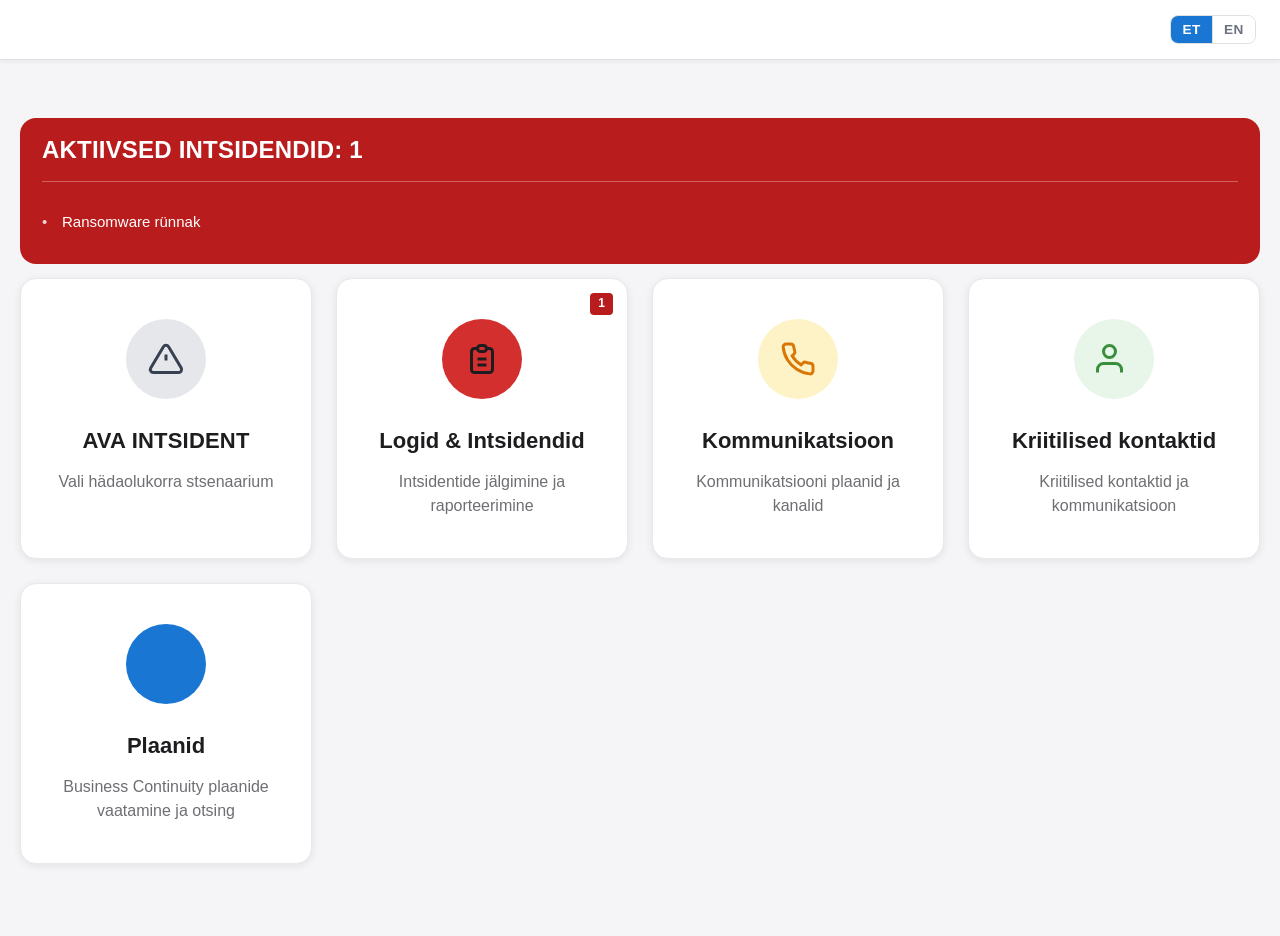
==== commit 04873a13: "keeleparandused" ====
--- a/index.html
+++ b/index.html
@@ -25,6 +25,12 @@
         </div>
 
         <div class="top-bar-right">
+            <!-- Language Switcher -->
+            <div class="lang-switch" id="langSwitch" role="group" aria-label="Language">
+                <button class="lang-btn" data-lang="et" onclick="setAppLang('et')">ET</button>
+                <button class="lang-btn" data-lang="en" onclick="setAppLang('en')">EN</button>
+            </div>
+
             <!-- Fixed Home Button -->
             <button class="home-btn-fixed" onclick="goHome()" id="homeBtn" style="display: none;">
                 <svg viewBox="0 0 24 24" fill="none" stroke="currentColor" stroke-width="2">
@@ -57,8 +63,8 @@
                             <line x1="12" y1="17" x2="12.01" y2="17"/>
                         </svg>
                     </div>
-                    <h2>AVA INTSIDENT</h2>
-                    <p>Vali hädaolukorra stsenaarium</p>
+                    <h2 data-i18n="home.card.openIncident.title">AVA INTSIDENT</h2>
+                    <p data-i18n="home.card.openIncident.description">Vali hädaolukorra stsenaarium</p>
                 </div>
 
                 <div class="card" data-card="plans" onclick="navigateTo('plansPage')">
@@ -68,8 +74,8 @@
                             <polyline points="14 2 14 8 20 8"/>
                         </svg>
                     </div>
-                    <h2>Plaanid</h2>
-                    <p>Business Continuity plaanide vaatamine ja otsing</p>
+                    <h2 data-i18n="home.card.plans.title">Plaanid</h2>
+                    <p data-i18n="home.card.plans.description">Business Continuity plaanide vaatamine ja otsing</p>
                 </div>
 
                 <div class="card" data-card="contacts" onclick="navigateTo('contactsPage')">
@@ -79,8 +85,8 @@
                             <circle cx="9" cy="7" r="4"/>
                         </svg>
                     </div>
-                    <h2>Kriitilised kontaktid</h2>
-                    <p>Kriitilised kontaktid ja kommunikatsioon</p>
+                    <h2 data-i18n="home.card.contacts.title">Kriitilised kontaktid</h2>
+                    <p data-i18n="home.card.contacts.description">Kriitilised kontaktid ja kommunikatsioon</p>
                 </div>
 
                 <div class="card" data-card="communication" onclick="navigateTo('commPage')">
@@ -89,8 +95,8 @@
                             <path d="M22 16.92v3a2 2 0 0 1-2.18 2 19.79 19.79 0 0 1-8.63-3.07 19.5 19.5 0 0 1-6-6 19.79 19.79 0 0 1-3.07-8.67A2 2 0 0 1 4.11 2h3a2 2 0 0 1 2 1.72 12.84 12.84 0 0 0 .7 2.81 2 2 0 0 1-.45 2.11L8.09 9.91a16 16 0 0 0 6 6l1.27-1.27a2 2 0 0 1 2.11-.45 12.84 12.84 0 0 0 2.81.7A2 2 0 0 1 22 16.92z"/>
                         </svg>
                     </div>
-                    <h2>Kommunikatsioon</h2>
-                    <p>Kommunikatsiooni plaanid ja kanalid</p>
+                    <h2 data-i18n="home.card.communication.title">Kommunikatsioon</h2>
+                    <p data-i18n="home.card.communication.description">Kommunikatsiooni plaanid ja kanalid</p>
                 </div>
 
                 <div class="card" data-card="logs" onclick="navigateTo('incidentsPage')">
@@ -100,8 +106,8 @@
                             <path d="M9 12h6m-6 4h6"/>
                         </svg>
                     </div>
-                    <h2>Logid & Intsidendid</h2>
-                    <p>Intsidentide jälgimine ja raporteerimine</p>
+                    <h2 data-i18n="home.card.incidents.title">Logid & Intsidendid</h2>
+                    <p data-i18n="home.card.incidents.description">Intsidentide jälgimine ja raporteerimine</p>
                     <span class="badge" id="incidentsBadge" style="display:none;">0</span>
                 </div>
 
@@ -116,14 +122,14 @@
                         <path d="M19 12H5M12 19l-7-7 7-7"/>
                     </svg>
                 </button>
-                <h1>Kriitilised kontaktid</h1>
+                <h1 data-i18n="contacts.title">Kriitilised kontaktid</h1>
             </div>
             <div class="filter-bar">
-                <button class="filter-btn active" onclick="filterContacts('all')">Kõik</button>
+                <button class="filter-btn active" onclick="filterContacts('all')" data-i18n="contacts.filter.all">Kõik</button>
                 <button class="filter-btn" onclick="filterContacts('HHLA')">HHLA</button>
                 <button class="filter-btn" onclick="filterContacts('HTK')">HTK</button>
                 <button class="filter-btn" onclick="filterContacts('CERT')">CERT-EE</button>
-                <button class="filter-btn" onclick="filterContacts('SADAM')">Sadam</button>
+                <button class="filter-btn" onclick="filterContacts('SADAM')" data-i18n="contacts.filter.port">Sadam</button>
             </div>
             <p class="contacts-count">6 kontakti leitud</p>
             <div class="contacts-grid" id="contactsGrid"></div>
@@ -137,7 +143,7 @@
                         <path d="M19 12H5M12 19l-7-7 7-7"/>
                     </svg>
                 </button>
-                <h1>Business Continuity Plaanid</h1>
+                <h1 data-i18n="plans.title">Business Continuity Plaanid</h1>
             </div>
             <div class="plans-grid" id="plansGrid"></div>
         </div>
@@ -150,12 +156,12 @@
                         <path d="M19 12H5M12 19l-7-7 7-7"/>
                     </svg>
                 </button>
-                <h1>Kommunikatsioon</h1>
+                <h1 data-i18n="communication.title">Kommunikatsioon</h1>
             </div>
 
             <div class="section">
-                <h2>Kommunikatsiooni kanalid</h2>
-                <p class="section-description">Erinevad kommunikatsiooni meetodid kriisiolukorras kasutamiseks.</p>
+                <h2 data-i18n="communication.channels.title">Kommunikatsiooni kanalid</h2>
+                <p class="section-description" data-i18n="communication.channels.description">Erinevad kommunikatsiooni meetodid kriisiolukorras kasutamiseks.</p>
 
                 <div class="comm-channels">
                     <!-- SMS Card -->
@@ -168,8 +174,8 @@
                                 </svg>
                             </div>
                             <div>
-                                <h3>Massiteavitus (SMS)</h3>
-                                <p>SMS kõigile töötajatele</p>
+                                <h3 data-i18n="communication.channel.sms">Massiteavitus (SMS)</h3>
+                                <p data-i18n="communication.channel.smsDescription">SMS kõigile töötajatele</p>
                             </div>
                             <svg class="arrow-icon" viewBox="0 0 24 24" fill="none" stroke="currentColor" stroke-width="2">
                                 <polyline points="9 18 15 12 9 6"/>
@@ -180,7 +186,7 @@
                                 <path d="M9 11l3 3L22 4"/>
                                 <path d="M21 12v7a2 2 0 0 1-2 2H5a2 2 0 0 1-2-2V5a2 2 0 0 1 2-2h11"/>
                             </svg>
-                            <span>Mallid ja kontroll-nimekirjad saadaval</span>
+                            <span data-i18n="communication.channels.templatesAvailable">Mallid ja kontroll-nimekirjad saadaval</span>
                         </div>
                     </div>
 
@@ -193,8 +199,8 @@
                                 </svg>
                             </div>
                             <div>
-                                <h3>Kõnekett</h3>
-                                <p>Järjestikused telefonikõned</p>
+                                <h3 data-i18n="communication.channel.phonechain">Kõnekett</h3>
+                                <p data-i18n="communication.channel.phonechainDescription">Järjestikused telefonikõned</p>
                             </div>
                             <svg class="arrow-icon" viewBox="0 0 24 24" fill="none" stroke="currentColor" stroke-width="2">
                                 <polyline points="9 18 15 12 9 6"/>
@@ -205,7 +211,7 @@
                                 <path d="M9 11l3 3L22 4"/>
                                 <path d="M21 12v7a2 2 0 0 1-2 2H5a2 2 0 0 1-2-2V5a2 2 0 0 1 2-2h11"/>
                             </svg>
-                            <span>Mallid ja kontroll-nimekirjad saadaval</span>
+                            <span data-i18n="communication.channels.templatesAvailable">Mallid ja kontroll-nimekirjad saadaval</span>
                         </div>
                     </div>
 
@@ -219,8 +225,8 @@
                                 </svg>
                             </div>
                             <div>
-                                <h3>E-post</h3>
-                                <p>E-posti grupid ja mallid</p>
+                                <h3 data-i18n="communication.channel.email">E-post</h3>
+                                <p data-i18n="communication.channel.emailDescription">E-posti grupid ja mallid</p>
                             </div>
                             <svg class="arrow-icon" viewBox="0 0 24 24" fill="none" stroke="currentColor" stroke-width="2">
                                 <polyline points="9 18 15 12 9 6"/>
@@ -231,7 +237,7 @@
                                 <path d="M9 11l3 3L22 4"/>
                                 <path d="M21 12v7a2 2 0 0 1-2 2H5a2 2 0 0 1-2-2V5a2 2 0 0 1 2-2h11"/>
                             </svg>
-                            <span>Mallid ja kontroll-nimekirjad saadaval</span>
+                            <span data-i18n="communication.channels.templatesAvailable">Mallid ja kontroll-nimekirjad saadaval</span>
                         </div>
                     </div>
 
@@ -247,8 +253,8 @@
                                 </svg>
                             </div>
                             <div>
-                                <h3>Raadio/Sat</h3>
-                                <p>Alternatiivsed kanalid</p>
+                                <h3 data-i18n="communication.channel.radiosat">Raadio/Sat</h3>
+                                <p data-i18n="communication.channel.radiosatDescription">Alternatiivsed kanalid</p>
                             </div>
                             <svg class="arrow-icon" viewBox="0 0 24 24" fill="none" stroke="currentColor" stroke-width="2">
                                 <polyline points="9 18 15 12 9 6"/>
@@ -259,7 +265,7 @@
                                 <path d="M9 11l3 3L22 4"/>
                                 <path d="M21 12v7a2 2 0 0 1-2 2H5a2 2 0 0 1-2-2V5a2 2 0 0 1 2-2h11"/>
                             </svg>
-                            <span>Mallid ja kontroll-nimekirjad saadaval</span>
+                            <span data-i18n="communication.channels.templatesAvailable">Mallid ja kontroll-nimekirjad saadaval</span>
                         </div>
                     </div>
 
@@ -275,8 +281,8 @@
                                 </svg>
                             </div>
                             <div>
-                                <h3>Teams/Chat</h3>
-                                <p>Digitaalsed suhtluskanalid</p>
+                                <h3 data-i18n="communication.channel.teams">Teams/Chat</h3>
+                                <p data-i18n="communication.channel.teamsDescription">Digitaalsed suhtluskanalid</p>
                             </div>
                             <svg class="arrow-icon" viewBox="0 0 24 24" fill="none" stroke="currentColor" stroke-width="2">
                                 <polyline points="9 18 15 12 9 6"/>
@@ -287,7 +293,7 @@
                                 <path d="M9 11l3 3L22 4"/>
                                 <path d="M21 12v7a2 2 0 0 1-2 2H5a2 2 0 0 1-2-2V5a2 2 0 0 1 2-2h11"/>
                             </svg>
-                            <span>Mallid ja kontroll-nimekirjad saadaval</span>
+                            <span data-i18n="communication.channels.templatesAvailable">Mallid ja kontroll-nimekirjad saadaval</span>
                         </div>
                     </div>
                 </div>
@@ -303,8 +309,8 @@
                     </svg>
                 </button>
                 <div>
-                    <h1>AVA INTSIDENT</h1>
-                    <p>Vali hädaolukorra stsenaarium</p>
+                    <h1 data-i18n="crisis.header.title">AVA INTSIDENT</h1>
+                    <p data-i18n="crisis.header.description">Vali hädaolukorra stsenaarium</p>
                 </div>
             </div>
             <div class="scenarios-grid" id="scenariosGrid"></div>
@@ -325,132 +331,132 @@
             </div>
             <div class="scenario-content">
                 <div class="action-block">
-                    <h2>⚡ Kiiretoimingud</h2>
+                    <h2 data-i18n="incident.quickActions.title">⚡ Kiiretoimingud</h2>
                     <div class="checklist" id="quickActionsChecklist"></div>
                 </div>
 
                 <!-- Incident Metrics Block (only for cyber scenarios) -->
                 <div class="action-block" id="incidentMetricsBlock" style="display: none;">
-                    <h2>📊 Intsidenti mõõtmed</h2>
+                    <h2 data-i18n="incident.metrics.title">📊 Intsidenti mõõtmed</h2>
                     <div class="incident-metrics-content" id="incidentMetricsContent">
                         <!-- MVP Fields -->
                         <div class="metrics-section">
                             <div class="metric-field">
-                                <label for="t0Time">t0 (avastamise aeg)</label>
+                                <label for="t0Time" data-i18n="incident.metrics.t0.label">t0 (avastamise aeg)</label>
                                 <div class="t0-input-group">
                                     <input type="datetime-local" id="t0Time">
-                                    <button class="btn-secondary" onclick="setT0Now()">Määra praegune aeg</button>
+                                    <button class="btn-secondary" onclick="setT0Now()" data-i18n="incident.metrics.t0.now">Määra praegune aeg</button>
                                 </div>
                             </div>
 
                             <div class="metric-field">
-                                <label>S-tase (klassifikatsioon)</label>
+                                <label data-i18n="incident.metrics.slevel.label">S-tase (klassifikatsioon)</label>
                                 <div class="s-level-grid" id="sLevelGrid"></div>
                             </div>
 
                             <div class="metric-field">
-                                <label for="affectedDomain">Mõjutatud domeen</label>
+                                <label for="affectedDomain" data-i18n="incident.metrics.domain.label">Mõjutatud domeen</label>
                                 <select id="affectedDomain" class="metric-select">
-                                    <option value="">Vali...</option>
+                                    <option value="" data-i18n="common.select">Vali...</option>
                                     <option value="IT">IT</option>
                                     <option value="OT">OT</option>
-                                    <option value="BOTH">Mõlemad</option>
-                                    <option value="UNKNOWN">Teadmata</option>
+                                    <option value="BOTH" data-i18n="incident.metrics.domain.both">Mõlemad</option>
+                                    <option value="UNKNOWN" data-i18n="incident.metrics.domain.unknown">Teadmata</option>
                                 </select>
                             </div>
 
                             <div class="metric-field">
-                                <label for="serviceDisruption">Teenuse seiskus?</label>
+                                <label for="serviceDisruption" data-i18n="incident.metrics.disruption.label">Teenuse seiskus?</label>
                                 <select id="serviceDisruption" class="metric-select">
-                                    <option value="">Vali...</option>
-                                    <option value="YES">Jah</option>
-                                    <option value="NO">Ei</option>
-                                    <option value="PARTIAL">Osaline</option>
-                                    <option value="UNKNOWN">Teadmata</option>
+                                    <option value="" data-i18n="common.select">Vali...</option>
+                                    <option value="YES" data-i18n="common.yes">Jah</option>
+                                    <option value="NO" data-i18n="common.no">Ei</option>
+                                    <option value="PARTIAL" data-i18n="incident.metrics.disruption.partial">Osaline</option>
+                                    <option value="UNKNOWN" data-i18n="incident.metrics.domain.unknown">Teadmata</option>
                                 </select>
                             </div>
 
                             <div class="metric-field">
-                                <label for="dataBreachSuspicion">Andmeleke kahtlus?</label>
+                                <label for="dataBreachSuspicion" data-i18n="incident.metrics.dataBreach.label">Andmeleke kahtlus?</label>
                                 <select id="dataBreachSuspicion" class="metric-select">
-                                    <option value="">Vali...</option>
-                                    <option value="YES">Jah</option>
-                                    <option value="NO">Ei</option>
-                                    <option value="UNKNOWN">Teadmata</option>
+                                    <option value="" data-i18n="common.select">Vali...</option>
+                                    <option value="YES" data-i18n="common.yes">Jah</option>
+                                    <option value="NO" data-i18n="common.no">Ei</option>
+                                    <option value="UNKNOWN" data-i18n="incident.metrics.domain.unknown">Teadmata</option>
                                 </select>
                             </div>
 
                             <div class="metric-field">
-                                <label for="spreadStatus">Leviku staatus</label>
+                                <label for="spreadStatus" data-i18n="incident.metrics.spread.label">Leviku staatus</label>
                                 <select id="spreadStatus" class="metric-select">
-                                    <option value="">Vali...</option>
-                                    <option value="ONGOING">Käib</option>
-                                    <option value="LIMITED">Piiratud</option>
-                                    <option value="STOPPED">Peatatud</option>
-                                    <option value="UNKNOWN">Teadmata</option>
+                                    <option value="" data-i18n="common.select">Vali...</option>
+                                    <option value="ONGOING" data-i18n="incident.metrics.spread.ongoing">Käib</option>
+                                    <option value="LIMITED" data-i18n="incident.metrics.spread.limited">Piiratud</option>
+                                    <option value="STOPPED" data-i18n="incident.metrics.spread.stopped">Peatatud</option>
+                                    <option value="UNKNOWN" data-i18n="incident.metrics.domain.unknown">Teadmata</option>
                                 </select>
                             </div>
 
                             <div class="metric-field">
-                                <label for="shortDescription">Lühikirjeldus (1-2 lauset)</label>
-                                <textarea id="shortDescription" class="metric-textarea" rows="3" placeholder="Kirjelda intsidenti lühidalt..."></textarea>
+                                <label for="shortDescription" data-i18n="incident.metrics.description.label">Lühikirjeldus (1-2 lauset)</label>
+                                <textarea id="shortDescription" class="metric-textarea" rows="3" placeholder="Kirjelda intsidenti lühidalt..." data-i18n-placeholder="incident.metrics.description.placeholder"></textarea>
                             </div>
 
                             <div class="metric-field">
-                                <label>Teavituste staatus</label>
+                                <label data-i18n="incident.metrics.notifications.title">Teavituste staatus</label>
                                 <div class="notifications-grid">
                                     <div class="notification-item">
                                         <h4>CERT-EE</h4>
                                         <div class="notification-controls">
-                                            <label>Vajalik?</label>
+                                            <label data-i18n="incident.metrics.notification.required">Vajalik?</label>
                                             <select id="certEE_required" class="metric-select-sm">
-                                                <option value="TO_BE_ASSESSED">Hinnata</option>
-                                                <option value="REQUIRED">Vajalik</option>
-                                                <option value="NOT_REQUIRED">Pole vaja</option>
+                                                <option value="TO_BE_ASSESSED" data-i18n="incident.metrics.notification.assess">Hinnata</option>
+                                                <option value="REQUIRED" data-i18n="incident.metrics.notification.requiredYes">Vajalik</option>
+                                                <option value="NOT_REQUIRED" data-i18n="incident.metrics.notification.requiredNo">Pole vaja</option>
                                             </select>
-                                            <label>Staatus</label>
+                                            <label data-i18n="incident.metrics.notification.status">Staatus</label>
                                             <select id="certEE_status" class="metric-select-sm">
-                                                <option value="PLANNED">Planeeritud</option>
-                                                <option value="SENT">Saadetud</option>
-                                                <option value="NOT_NEEDED">Pole vaja</option>
+                                                <option value="PLANNED" data-i18n="incident.metrics.notification.statusPlanned">Planeeritud</option>
+                                                <option value="SENT" data-i18n="incident.metrics.notification.statusSent">Saadetud</option>
+                                                <option value="NOT_NEEDED" data-i18n="incident.metrics.notification.statusNotNeeded">Pole vaja</option>
                                             </select>
-                                            <input type="datetime-local" id="certEE_timestamp" class="metric-input-sm" placeholder="Aeg">
+                                            <input type="datetime-local" id="certEE_timestamp" class="metric-input-sm" placeholder="Aeg" data-i18n-placeholder="incident.metrics.notification.timestamp">
                                         </div>
                                     </div>
                                     <div class="notification-item">
                                         <h4>DPO/GDPR</h4>
                                         <div class="notification-controls">
-                                            <label>Vajalik?</label>
+                                            <label data-i18n="incident.metrics.notification.required">Vajalik?</label>
                                             <select id="dpoGDPR_required" class="metric-select-sm">
-                                                <option value="TO_BE_ASSESSED">Hinnata</option>
-                                                <option value="REQUIRED">Vajalik</option>
-                                                <option value="NOT_REQUIRED">Pole vaja</option>
+                                                <option value="TO_BE_ASSESSED" data-i18n="incident.metrics.notification.assess">Hinnata</option>
+                                                <option value="REQUIRED" data-i18n="incident.metrics.notification.requiredYes">Vajalik</option>
+                                                <option value="NOT_REQUIRED" data-i18n="incident.metrics.notification.requiredNo">Pole vaja</option>
                                             </select>
-                                            <label>Staatus</label>
+                                            <label data-i18n="incident.metrics.notification.status">Staatus</label>
                                             <select id="dpoGDPR_status" class="metric-select-sm">
-                                                <option value="PLANNED">Planeeritud</option>
-                                                <option value="SENT">Saadetud</option>
-                                                <option value="NOT_NEEDED">Pole vaja</option>
+                                                <option value="PLANNED" data-i18n="incident.metrics.notification.statusPlanned">Planeeritud</option>
+                                                <option value="SENT" data-i18n="incident.metrics.notification.statusSent">Saadetud</option>
+                                                <option value="NOT_NEEDED" data-i18n="incident.metrics.notification.statusNotNeeded">Pole vaja</option>
                                             </select>
-                                            <input type="datetime-local" id="dpoGDPR_timestamp" class="metric-input-sm" placeholder="Aeg">
+                                            <input type="datetime-local" id="dpoGDPR_timestamp" class="metric-input-sm" placeholder="Aeg" data-i18n-placeholder="incident.metrics.notification.timestamp">
                                         </div>
                                     </div>
                                     <div class="notification-item">
-                                        <h4>Juhtkond</h4>
+                                        <h4 data-i18n="incident.metrics.notification.management">Juhtkond</h4>
                                         <div class="notification-controls">
-                                            <label>Vajalik?</label>
+                                            <label data-i18n="incident.metrics.notification.required">Vajalik?</label>
                                             <select id="management_required" class="metric-select-sm">
-                                                <option value="TO_BE_ASSESSED">Hinnata</option>
-                                                <option value="REQUIRED">Vajalik</option>
-                                                <option value="NOT_REQUIRED">Pole vaja</option>
+                                                <option value="TO_BE_ASSESSED" data-i18n="incident.metrics.notification.assess">Hinnata</option>
+                                                <option value="REQUIRED" data-i18n="incident.metrics.notification.requiredYes">Vajalik</option>
+                                                <option value="NOT_REQUIRED" data-i18n="incident.metrics.notification.requiredNo">Pole vaja</option>
                                             </select>
-                                            <label>Staatus</label>
+                                            <label data-i18n="incident.metrics.notification.status">Staatus</label>
                                             <select id="management_status" class="metric-select-sm">
-                                                <option value="PLANNED">Planeeritud</option>
-                                                <option value="SENT">Saadetud</option>
-                                                <option value="NOT_NEEDED">Pole vaja</option>
+                                                <option value="PLANNED" data-i18n="incident.metrics.notification.statusPlanned">Planeeritud</option>
+                                                <option value="SENT" data-i18n="incident.metrics.notification.statusSent">Saadetud</option>
+                                                <option value="NOT_NEEDED" data-i18n="incident.metrics.notification.statusNotNeeded">Pole vaja</option>
                                             </select>
-                                            <input type="datetime-local" id="management_timestamp" class="metric-input-sm" placeholder="Aeg">
+                                            <input type="datetime-local" id="management_timestamp" class="metric-input-sm" placeholder="Aeg" data-i18n-placeholder="incident.metrics.notification.timestamp">
                                         </div>
                                     </div>
                                 </div>
@@ -460,63 +466,63 @@
                         <!-- Nice-to-have Fields (collapsible) -->
                         <div class="metrics-additional">
                             <button class="metrics-toggle" onclick="toggleAdditionalMetrics()">
-                                <span id="additionalMetricsToggleText">▶ Näita lisaväljad</span>
+                                <span id="additionalMetricsToggleText" data-i18n="incident.metrics.toggle.show">▶ Näita lisaväljad</span>
                             </button>
                             <div id="additionalMetricsContent" style="display: none;">
                                 <div class="metric-field">
-                                    <label for="reporter">Raporteerija / teataja</label>
-                                    <input type="text" id="reporter" class="metric-input" placeholder="Nimi või kontakt">
+                                    <label for="reporter" data-i18n="incident.metrics.reporter.label">Raporteerija / teataja</label>
+                                    <input type="text" id="reporter" class="metric-input" placeholder="Nimi või kontakt" data-i18n-placeholder="incident.metrics.reporter.placeholder">
                                 </div>
                                 <div class="metric-field">
-                                    <label for="systemLocation">Süsteem/teenus/asukoht</label>
-                                    <input type="text" id="systemLocation" class="metric-input" placeholder="Näiteks: Server-01, TOS süsteem">
+                                    <label for="systemLocation" data-i18n="incident.metrics.systemLocation.label">Süsteem/teenus/asukoht</label>
+                                    <input type="text" id="systemLocation" class="metric-input" placeholder="Näiteks: Server-01, TOS süsteem" data-i18n-placeholder="incident.metrics.systemLocation.placeholder">
                                 </div>
                                 <div class="metric-field">
-                                    <label for="nis2Relevant">NIS2 relevants</label>
+                                    <label for="nis2Relevant" data-i18n="incident.metrics.nis2.label">NIS2 relevants</label>
                                     <select id="nis2Relevant" class="metric-select">
-                                        <option value="UNKNOWN">Teadmata</option>
-                                        <option value="YES">Jah</option>
-                                        <option value="NO">Ei</option>
+                                        <option value="UNKNOWN" data-i18n="incident.metrics.domain.unknown">Teadmata</option>
+                                        <option value="YES" data-i18n="common.yes">Jah</option>
+                                        <option value="NO" data-i18n="common.no">Ei</option>
                                     </select>
                                 </div>
                                 <div class="metric-field">
-                                    <label for="initialIndicators">Esmased indikaatorid/sümptomid</label>
-                                    <textarea id="initialIndicators" class="metric-textarea" rows="3" placeholder="Kirjelda esmased sümptomid..."></textarea>
+                                    <label for="initialIndicators" data-i18n="incident.metrics.indicators.label">Esmased indikaatorid/sümptomid</label>
+                                    <textarea id="initialIndicators" class="metric-textarea" rows="3" placeholder="Kirjelda esmased sümptomid..." data-i18n-placeholder="incident.metrics.indicators.placeholder"></textarea>
                                 </div>
                                 <div class="metric-field">
-                                    <label for="evidenceArtifacts">Tõendid/artefaktid (lingid/ID-d)</label>
-                                    <textarea id="evidenceArtifacts" class="metric-textarea" rows="2" placeholder="Näiteks: SIEM alert ID, log faili nimi..."></textarea>
+                                    <label for="evidenceArtifacts" data-i18n="incident.metrics.evidence.label">Tõendid/artefaktid (lingid/ID-d)</label>
+                                    <textarea id="evidenceArtifacts" class="metric-textarea" rows="2" placeholder="Näiteks: SIEM alert ID, log faili nimi..." data-i18n-placeholder="incident.metrics.evidence.placeholder"></textarea>
                                 </div>
                                 <div class="metric-field">
-                                    <label for="logger">Logija (kes kogub ajajoont)</label>
-                                    <input type="text" id="logger" class="metric-input" placeholder="Nimi">
+                                    <label for="logger" data-i18n="incident.metrics.logger.label">Logija (kes kogub ajajoont)</label>
+                                    <input type="text" id="logger" class="metric-input" placeholder="Nimi" data-i18n-placeholder="common.name">
                                 </div>
                             </div>
                         </div>
 
                         <div class="metrics-actions">
-                            <button class="btn-primary" onclick="saveIncidentMetrics()">💾 Salvesta</button>
-                            <button class="btn-secondary" onclick="clearIncidentMetrics()">🗑️ Tühjenda</button>
+                            <button class="btn-primary" onclick="saveIncidentMetrics()" data-i18n="incident.metrics.save">💾 Salvesta</button>
+                            <button class="btn-secondary" onclick="clearIncidentMetrics()" data-i18n="incident.metrics.clear">🗑️ Tühjenda</button>
                         </div>
                     </div>
                 </div>
 
                 <div class="action-block">
-                    <h2>📋 Tegevuskava</h2>
+                    <h2 data-i18n="incident.actionPlan.title">📋 Tegevuskava</h2>
                     <div class="checklist" id="actionPlanChecklist"></div>
                 </div>
                 <div class="action-block">
-                    <h2>📢 Kommunikatsioon</h2>
+                    <h2 data-i18n="incident.communication.title">📢 Kommunikatsioon</h2>
                     <div id="communicationButtons"></div>
                 </div>
                 <div class="action-block">
-                    <h2>📞 Kontaktid</h2>
+                    <h2 data-i18n="incident.contacts.title">📞 Kontaktid</h2>
                     <div class="contacts-grid" id="scenarioContacts"></div>
                 </div>
                 
                 <!-- SALVESTA NUPP -->
                 <div class="scenario-save-section" id="scenarioSaveSection">
-                    <button class="btn-save-scenario" id="btnSaveScenario" onclick="window.saveScenarioData()">
+                    <button class="btn-save-scenario" id="btnSaveScenario" onclick="window.saveScenarioData()" data-i18n="incident.save">
                         💾 SALVESTA
                     </button>
                     <span class="save-status" id="saveStatus"></span>
@@ -532,14 +538,14 @@
                         <path d="M19 12H5M12 19l-7-7 7-7"/>
                     </svg>
                 </button>
-                <h1>Sündmuste Logi</h1>
+                <h1 data-i18n="log.title">Sündmuste Logi</h1>
                 <button class="log-btn" onclick="exportLog()">
                     <svg viewBox="0 0 24 24" fill="none" stroke="currentColor" stroke-width="2">
                         <path d="M21 15v4a2 2 0 0 1-2 2H5a2 2 0 0 1-2-2v-4"/>
                         <polyline points="7 10 12 15 17 10"/>
                         <line x1="12" y1="15" x2="12" y2="3"/>
                     </svg>
-                    Ekspordi
+                    <span data-i18n="log.export">Ekspordi</span>
                 </button>
             </div>
             <div class="log-timeline" id="logTimeline"></div>
@@ -555,44 +561,44 @@
                         <path d="M19 12H5M12 19l-7-7 7-7"/>
                     </svg>
                 </button>
-                <h1>Logid & Intsidendid</h1>
+                <h1 data-i18n="incidents.title">Logid & Intsidendid</h1>
             </div>
 
             <!-- FILTERS -->
             <div class="incident-filters">
                 <button class="filter-btn active" onclick="window.incidentActions.filter('all')" data-filter="all">
-                    Kõik <span class="count" id="countAll">0</span>
+                    <span data-i18n="incidents.filter.all">Kõik</span> <span class="count" id="countAll">0</span>
                 </button>
                 <button class="filter-btn" onclick="window.incidentActions.filter('active')" data-filter="active">
-                    🔴 Aktiivsed <span class="count" id="countActive">0</span>
+                    <span data-i18n="incidents.filter.active">🔴 Aktiivsed</span> <span class="count" id="countActive">0</span>
                 </button>
                 <button class="filter-btn" onclick="window.incidentActions.filter('exercise')" data-filter="exercise">
-                    🎓  Õppused <span class="count" id="countExercise">0</span>
+                    <span data-i18n="incidents.filter.exercise">🎓 Õppused</span> <span class="count" id="countExercise">0</span>
                 </button>
                 <button class="filter-btn" onclick="window.incidentActions.filter('closed')" data-filter="closed">
-                    âœ… Suletud <span class="count" id="countClosed">0</span>
+                    <span data-i18n="incidents.filter.closed">✅ Suletud</span> <span class="count" id="countClosed">0</span>
                 </button>
             </div>
 
             <!-- SORT & ACTIONS -->
             <div class="incidents-toolbar">
                 <div class="sort-controls">
-                    <label>Sorteeri:</label>
+                    <label data-i18n="incidents.sort.label">Sorteeri:</label>
                     <select id="incidentSort" onchange="window.incidentActions.sort(this.value)">
-                        <option value="date-desc">Uusim enne</option>
-                        <option value="date-asc">Vanim enne</option>
-                        <option value="severity">Tõsiduse järgi</option>
-                        <option value="status">Staatuse järgi</option>
+                        <option value="date-desc" data-i18n="incidents.sort.dateDesc">Uusim enne</option>
+                        <option value="date-asc" data-i18n="incidents.sort.dateAsc">Vanim enne</option>
+                        <option value="severity" data-i18n="incidents.sort.severity">Tõsiduse järgi</option>
+                        <option value="status" data-i18n="incidents.sort.status">Staatuse järgi</option>
                     </select>
                 </div>
-                <button class="btn-secondary btn-small" onclick="window.incidentActions.exportAll()">
+                <button class="btn-secondary btn-small" onclick="window.incidentActions.exportAll()" data-i18n="incidents.exportAll">
                     📄 Ekspordi kõik
                 </button>
             </div>
 
             <!-- INCIDENTS LIST -->
             <div class="incidents-list" id="incidentsList">
-                <p class="empty-message">Intsidente pole veel</p>
+                <p class="empty-message" data-i18n="incidents.empty">Intsidente pole veel</p>
             </div>
         </div>
 
@@ -629,16 +635,16 @@
 
             <!-- TABS -->
             <div class="incident-tabs">
-                <button class="tab-btn active" onclick="window.incidentActions.switchTab('overview')" data-tab="overview">
+                <button class="tab-btn active" onclick="window.incidentActions.switchTab('overview')" data-tab="overview" data-i18n="incident.tab.overview">
                     📊 Ülevaade
                 </button>
-                <button class="tab-btn" onclick="window.incidentActions.switchTab('timeline')" data-tab="timeline">
-                    â±️ Timeline
-                </button>
-                <button class="tab-btn" onclick="window.incidentActions.switchTab('checklist')" data-tab="checklist">
-                    â˜‘️ Tegevused
-                </button>
-                <button class="tab-btn" onclick="window.incidentActions.switchTab('notifications')" data-tab="notifications">
+                <button class="tab-btn" onclick="window.incidentActions.switchTab('timeline')" data-tab="timeline" data-i18n="incident.tab.timeline">
+                    ⏱️ Timeline
+                </button>
+                <button class="tab-btn" onclick="window.incidentActions.switchTab('checklist')" data-tab="checklist" data-i18n="incident.tab.actions">
+                    ☑️ Tegevused
+                </button>
+                <button class="tab-btn" onclick="window.incidentActions.switchTab('notifications')" data-tab="notifications" data-i18n="incident.tab.notifications">
                     📢 Teavitused
                 </button>
             </div>
@@ -650,13 +656,13 @@
 
             <!-- ACTIONS -->
             <div class="incident-actions-bar">
-                <button class="btn-secondary" onclick="window.incidentDetailActions.exportCurrent()">
+                <button class="btn-secondary" onclick="window.incidentDetailActions.exportCurrent()" data-i18n="incident.export">
                     📄 Eksport
                 </button>
-                <button class="btn-primary" onclick="window.incidentDetailActions.updateStatus()" id="updateStatusBtn">
+                <button class="btn-primary" onclick="window.incidentDetailActions.updateStatus()" id="updateStatusBtn" data-i18n="incident.updateStatus">
                     ✏️ Uuenda staatus
                 </button>
-                <button class="btn-secondary" onclick="window.incidentDetailActions.closeIncident()" id="closeIncidentBtn" style="background: #dc2626; color: white; border-color: #dc2626;">
+                <button class="btn-secondary" onclick="window.incidentDetailActions.closeIncident()" id="closeIncidentBtn" style="background: #dc2626; color: white; border-color: #dc2626;" data-i18n="incident.close">
                     🔒 Sulge intsident
                 </button>
             </div>
@@ -667,42 +673,79 @@
     <div class="modal" id="systemStatusModal" style="display: none;">
         <div class="modal-content">
             <div class="modal-header">
-                <h2>Määra süsteemi olek</h2>
-                <button class="modal-close" onclick="closeSystemStatusModal()">Ã—</button>
+                <h2 data-i18n="system.modalTitle">Määra süsteemi olek</h2>
+                <button class="modal-close" onclick="closeSystemStatusModal()">×</button>
             </div>
             <div class="modal-body">
                 <div class="status-select-grid">
                     <div class="status-select-card ok" onclick="selectManualStatus('OK')">
                         <div class="status-select-icon">✔</div>
-                        <div class="status-select-label">OK</div>
-                        <div class="status-select-desc">Süsteemid töötavad tavapäraselt</div>
+                        <div class="status-select-label" data-i18n="system.status.ok">OK</div>
+                        <div class="status-select-desc" data-i18n="system.status.okDescription">Süsteemid töötavad tavapäraselt</div>
                     </div>
                     <div class="status-select-card warning" onclick="selectManualStatus('WARNING')">
                         <div class="status-select-icon">⚠</div>
-                        <div class="status-select-label">HOIATUS</div>
-                        <div class="status-select-desc">Väike häire või õppus</div>
+                        <div class="status-select-label" data-i18n="system.status.warning">HOIATUS</div>
+                        <div class="status-select-desc" data-i18n="system.status.warningDescription">Väike häire või õppus</div>
                     </div>
                     <div class="status-select-card alert" onclick="selectManualStatus('ALERT')">
                         <div class="status-select-icon">🚨</div>
-                        <div class="status-select-label">HÄIRE</div>
-                        <div class="status-select-desc">Kriitiline olukord</div>
+                        <div class="status-select-label" data-i18n="system.status.alert">HÄIRE</div>
+                        <div class="status-select-desc" data-i18n="system.status.alertDescription">Kriitiline olukord</div>
                     </div>
                 </div>
                 <div class="manual-status-form" id="manualStatusForm" style="display: none;">
-                    <label for="manualStatusReason">Põhjus (max 120 tähemärki):</label>
-                    <textarea id="manualStatusReason" maxlength="120" rows="3" placeholder="Kirjelda lühidalt olukorda..."></textarea>
+                    <label for="manualStatusReason" data-i18n="system.manual.reason">Põhjus (max 120 tähemärki):</label>
+                    <textarea id="manualStatusReason" maxlength="120" rows="3" placeholder="Kirjelda lühidalt olukorda..." data-i18n-placeholder="system.manual.reasonPlaceholder"></textarea>
                     <div class="modal-actions">
-                        <button class="btn-primary" onclick="saveManualStatus()">Salvesta</button>
-                        <button class="btn-secondary" onclick="closeSystemStatusModal()">Tühista</button>
+                        <button class="btn-primary" onclick="saveManualStatus()" data-i18n="common.save">Salvesta</button>
+                        <button class="btn-secondary" onclick="closeSystemStatusModal()" data-i18n="common.cancel">Tühista</button>
                     </div>
                 </div>
                 <div class="manual-status-info">
-                    <p><strong>Märkus:</strong> Käsitsi määratud olek kehtib kuni taastamiseni või kuni tekib S0/S1 pärisintsident.</p>
-                    <button class="btn-link" onclick="resetToAutoStatus()" id="resetAutoBtn" style="display: none;">Taasta automaatne olek</button>
+                    <p><strong data-i18n="system.manual.note">Märkus:</strong> <span data-i18n="system.manual.noteText">Käsitsi määratud olek kehtib kuni taastamiseni või kuni tekib S0/S1 pärisintsident.</span></p>
+                    <button class="btn-link" onclick="resetToAutoStatus()" id="resetAutoBtn" style="display: none;" data-i18n="system.manual.reset">Taasta automaatne olek</button>
                 </div>
             </div>
         </div>
     </div>
+
+    <!-- i18n Module Wiring -->
+    <script type="module">
+        import { t, setLang, getLang, translateDOM, applyLang, onLangChange } from './src/i18n/index.js';
+        window.t = t;
+        window.setLang = setLang;
+        window.getLang = getLang;
+        window.translateDOM = translateDOM;
+        window.applyLang = applyLang;
+        window.onLangChange = onLangChange;
+
+        // Reflect active language on the switcher buttons
+        function updateLangButtons() {
+            const current = getLang();
+            document.querySelectorAll('.lang-btn').forEach(btn => {
+                btn.classList.toggle('active', btn.getAttribute('data-lang') === current);
+            });
+        }
+
+        // Called by the language switcher buttons (onclick="setAppLang('et')")
+        window.setAppLang = function (lang) {
+            applyLang(lang);
+            updateLangButtons();
+        };
+
+        // Apply stored language to static DOM on first load
+        function initI18nDom() {
+            translateDOM(document);
+            updateLangButtons();
+        }
+
+        if (document.readyState === 'loading') {
+            document.addEventListener('DOMContentLoaded', initI18nDom);
+        } else {
+            initI18nDom();
+        }
+    </script>
 
     <!-- Main Application Script (ES6 Module) -->
     <script type="module" src="src/app.js"></script>
--- a/src/styles/main.css
+++ b/src/styles/main.css
@@ -1981,3 +1981,120 @@
 .scenario-content.preview-mode .scenario-save-section {
     display: none;
 }
+
+/* ================================================
+   INCIDENT DETAIL - EDITABLE FORM FIELDS
+   ================================================ */
+
+/* Make overview-item flexible for form layouts */
+.overview-item {
+    display: flex;
+    flex-direction: column;
+    gap: 0.5rem;
+    padding: 0.75rem 0;
+    border-bottom: 1px solid #e5e7eb;
+}
+
+.overview-item:last-child {
+    border-bottom: none;
+}
+
+/* Form inputs */
+.overview-input {
+    width: 100%;
+    padding: 0.5rem 0.75rem;
+    border: 1px solid #d1d5db;
+    border-radius: 0.5rem;
+    font-size: 0.875rem;
+    color: #1f2937;
+    background: white;
+    transition: all 0.2s;
+}
+
+.overview-input:focus {
+    outline: none;
+    border-color: #3b82f6;
+    box-shadow: 0 0 0 3px rgba(59, 130, 246, 0.1);
+}
+
+.overview-input:disabled {
+    background: #f3f4f6;
+    color: #6b7280;
+    cursor: not-allowed;
+}
+
+/* Textareas */
+.overview-textarea {
+    width: 100%;
+    padding: 0.5rem 0.75rem;
+    border: 1px solid #d1d5db;
+    border-radius: 0.5rem;
+    font-size: 0.875rem;
+    color: #1f2937;
+    background: white;
+    min-height: 80px;
+    resize: vertical;
+    font-family: inherit;
+    transition: all 0.2s;
+}
+
+.overview-textarea:focus {
+    outline: none;
+    border-color: #3b82f6;
+    box-shadow: 0 0 0 3px rgba(59, 130, 246, 0.1);
+}
+
+.overview-textarea:disabled {
+    background: #f3f4f6;
+    color: #6b7280;
+    cursor: not-allowed;
+}
+
+.overview-textarea-large {
+    min-height: 120px;
+}
+
+/* Checkbox labels */
+.overview-label input[type="checkbox"] {
+    margin-right: 0.5rem;
+    width: 16px;
+    height: 16px;
+    cursor: pointer;
+}
+
+.overview-label input[type="checkbox"]:disabled {
+    cursor: not-allowed;
+    opacity: 0.5;
+}
+
+/* Actions section */
+.overview-actions {
+    display: flex;
+    justify-content: center;
+    padding: 1.5rem 0;
+    margin-top: 1rem;
+    border-top: 2px solid #e5e7eb;
+}
+
+/* Warning/info messages */
+.preview-warning,
+.closed-info {
+    padding: 1rem 1.5rem;
+    margin-top: 1rem;
+    border-radius: 0.75rem;
+    font-size: 0.875rem;
+    font-weight: 600;
+    text-align: center;
+}
+
+.preview-warning {
+    background: #fef3c7;
+    color: #92400e;
+    border: 1px solid #fde68a;
+}
+
+.closed-info {
+    background: #f3f4f6;
+    color: #6b7280;
+    border: 1px solid #d1d5db;
+}
--- a/src/styles/crisis.css
+++ b/src/styles/crisis.css
@@ -1278,6 +1278,41 @@
 .top-bar-right {
     flex: 1;
     justify-content: flex-end;
+}
+
+/* Language Switcher */
+.lang-switch {
+    display: flex;
+    align-items: center;
+    border: 1px solid #e0e0e0;
+    border-radius: 8px;
+    overflow: hidden;
+}
+
+.lang-btn {
+    background: white;
+    border: none;
+    color: #6b7280;
+    cursor: pointer;
+    padding: 0.4rem 0.7rem;
+    font-size: 0.85rem;
+    font-weight: 600;
+    letter-spacing: 0.03em;
+    transition: all 0.2s ease;
+}
+
+.lang-btn + .lang-btn {
+    border-left: 1px solid #e0e0e0;
+}
+
+.lang-btn:hover {
+    background: #f5f5f7;
+    color: #1976d2;
+}
+
+.lang-btn.active {
+    background: #1976d2;
+    color: white;
 }
 
 /* Status Pill */
